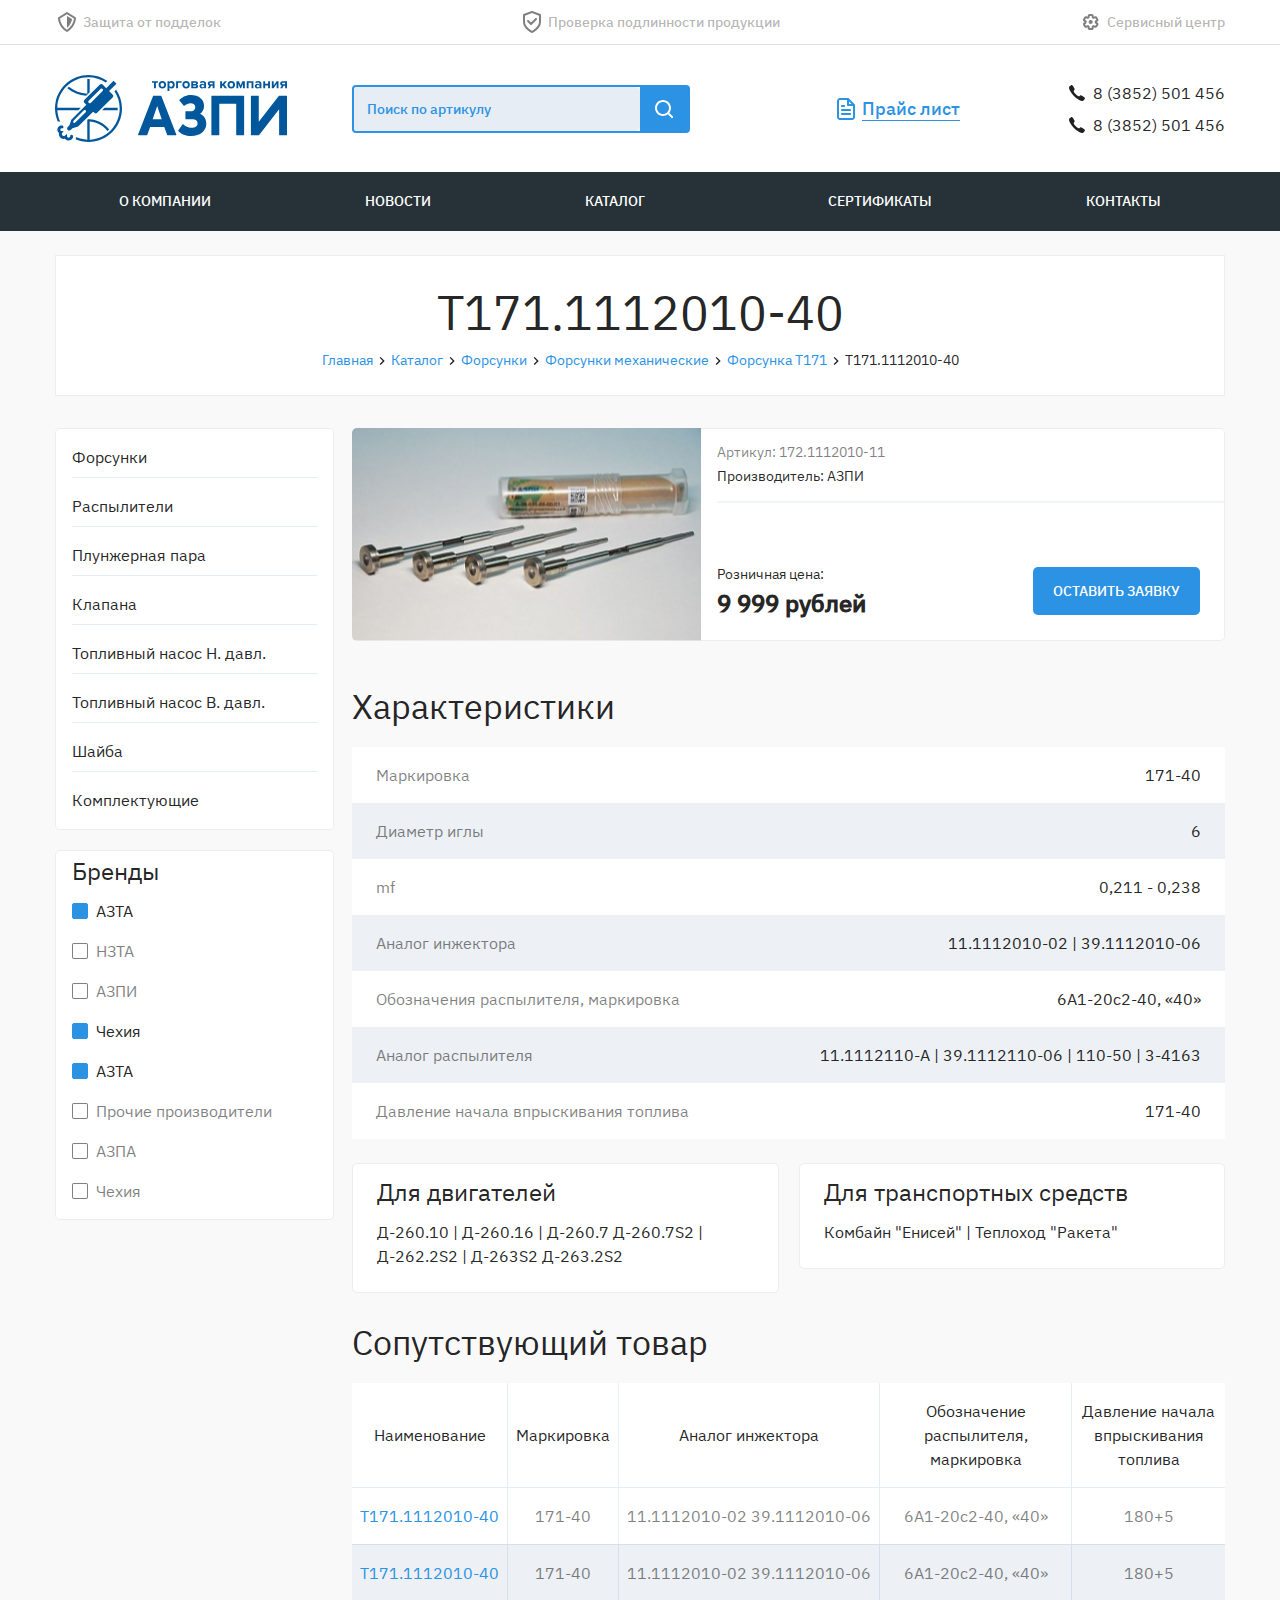
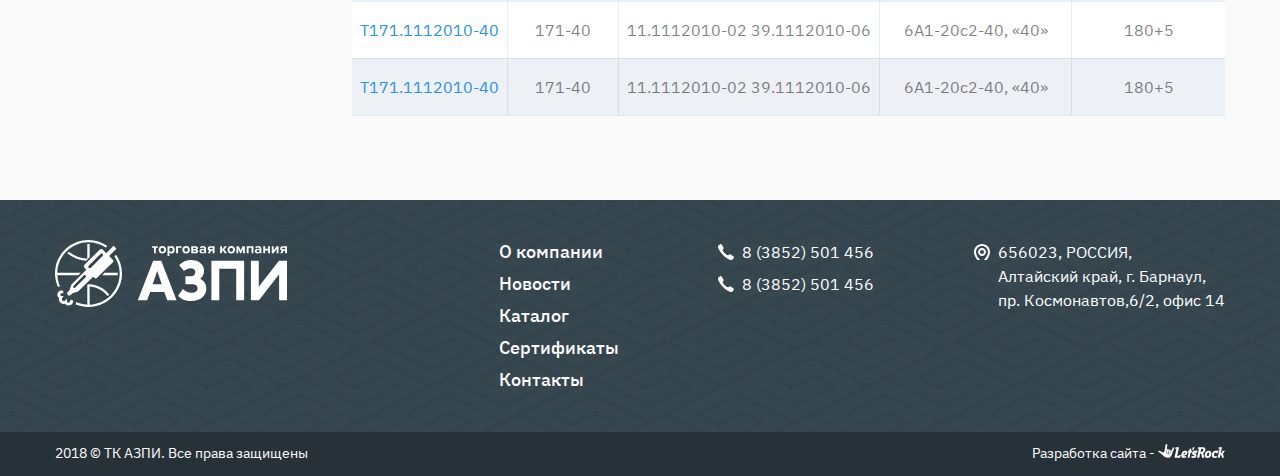
==== catalog-item.html @ ea1de6c9 "initial" ====
<!DOCTYPE html>
<html>
  <meta charset="UTF-8"/>
  <title>АЗПИ — Т171.1112010-40</title>
  <link rel="stylesheet" href="css/style.css"/>
  <link rel="icon" type="image/x-icon" href="favicon.ico"/>
  <meta name="viewport" content="width=device-width, initial-scale=1, maximum-scale=1"/>
  <script src="https://api-maps.yandex.ru/2.1/?apikey=ae4a36e8-22c4-46df-9d6a-9f8f0a0177ea&amp;lang=ru_RU" type="text/javascript"></script>
  <body class="page">
    <header class="page__header">
      <div class="header">
        <div class="m-menu-btn"><span></span>
        </div>
        <div class="m-menu-drop">
          <div class="m-menu-drop__main">
            <div class="m-menu-drop__head"><a class="logotype" href="index.html">
              <svg>
                <use xlink:href="img/symbols.svg#svg-logotype"></use>
              </svg></a>
            </div>
            <ul class="m-menu-drop__list">
              <li class="m-menu-drop__item"><a class="m-menu-drop__link" href="#"><span>О компании</span></a>
              </li>
              <li class="m-menu-drop__item"> <a class="m-menu-drop__link" href="#"><span>Новости</span></a>
              </li>
              <li class="m-menu-drop__item"> <a class="m-menu-drop__link" href="#"><span>Каталог</span></a>
              </li>
              <li class="m-menu-drop__item"> <a class="m-menu-drop__link" href="#"><span>Сертификаты</span></a>
              </li>
              <li class="m-menu-drop__item"> <a class="m-menu-drop__link" href="#"><span>Контакты</span></a>
              </li>
              <li class="m-menu-drop__item m-menu-drop__item_white"><a class="link link_ico link_mid link_decor" href="#price"><span class="link__ico">
                <svg width="18" height="22">
                  <use xlink:href="img/symbols.svg#svg-icons-list"></use>
                </svg></span><span class="link__name">Прайс лист</span></a>
              </li>
            </ul>
            <div class="m-menu-drop__phones"><a class="link link_ico link_white link_mid" href="tel:83852501456"><span class="link__ico">
              <svg width="16" height="16">
                <use xlink:href="img/symbols.svg#svg-icons-tel"></use>
              </svg></span><span class="link__name">8 (3852) 501 456</span></a><a class="link link_ico link_white link_mid" href="tel:83852501456"><span class="link__ico">
              <svg width="16" height="16">
                <use xlink:href="img/symbols.svg#svg-icons-tel"></use>
              </svg></span><span class="link__name">8 (3852) 501 456</span></a>
            </div>
          </div>
          <div class="m-menu-drop__bottom"><span class="link link_ico link_white"><span class="link__ico">
            <svg width="18" height="20">
              <use xlink:href="img/symbols.svg#svg-icons-protect"></use>
            </svg></span><span class="link__name">Защита от подделок</span></span><span class="link link_ico link_white"><span class="link__ico">
            <svg width="18" height="22">
              <use xlink:href="img/symbols.svg#svg-icons-genui"></use>
            </svg></span><span class="link__name">Проверка подлинности продукции</span></span><span class="link link_ico link_white"><span class="link__ico">
            <svg width="16" height="16">
              <use xlink:href="img/symbols.svg#svg-icons-service"></use>
            </svg></span><span class="link__name">Сервисный центр</span></span>
          </div>
        </div>
        <div class="header__top">
          <div class="header__container container"><span class="link link_ico link_gray link_nomargin"><span class="link__ico">
            <svg width="18" height="20">
              <use xlink:href="img/symbols.svg#svg-icons-protect"></use>
            </svg></span><span class="link__name">Защита от подделок</span></span><span class="link link_ico link_gray link_nomargin"><span class="link__ico">
            <svg width="18" height="22">
              <use xlink:href="img/symbols.svg#svg-icons-genui"></use>
            </svg></span><span class="link__name">Проверка подлинности продукции</span></span><span class="link link_ico link_gray link_nomargin"><span class="link__ico">
            <svg width="16" height="16">
              <use xlink:href="img/symbols.svg#svg-icons-service"></use>
            </svg></span><span class="link__name">Сервисный центр</span></span>
          </div>
        </div>
        <div class="header__main">
          <div class="header__container container">
            <div class="header__block">
              <div class="header__logotype"><a class="logotype" href="index.html">
                <svg>
                  <use xlink:href="img/symbols.svg#svg-logotype"></use>
                </svg></a>
              </div>
            </div>
            <div class="header__block">
              <div class="header__search">
                <label class="search"><span class="search__field"><input class="search__field-input" placeholder="Поиск по артикулу" type="search"/></span>
                  <button class="search__btn">
                    <svg width="18" height="18">
                      <use xlink:href="img/symbols.svg#svg-icons-search"></use>
                    </svg>
                  </button>
                </label>
              </div>
            </div>
            <div class="header__block"><a class="link link_ico link_big link_decor" href="#price"><span class="link__ico">
              <svg width="18" height="22">
                <use xlink:href="img/symbols.svg#svg-icons-list"></use>
              </svg></span><span class="link__name">Прайс лист</span></a>
            </div>
            <div class="header__block">
              <div class="header__phones"><a class="link link_ico link_black link_mid" href="tel:83852501456"><span class="link__ico">
                <svg width="16" height="16">
                  <use xlink:href="img/symbols.svg#svg-icons-tel"></use>
                </svg></span><span class="link__name">8 (3852) 501 456</span></a><a class="link link_ico link_black link_mid" href="tel:83852501456"><span class="link__ico">
                <svg width="16" height="16">
                  <use xlink:href="img/symbols.svg#svg-icons-tel"></use>
                </svg></span><span class="link__name">8 (3852) 501 456</span></a>
              </div>
            </div>
          </div>
        </div>
      </div>
      <nav class="nav">
        <div class="nav__container container">
          <ul class="nav__list">
            <li class="nav__item"><a class="nav__link" href="#"> <span>О компании</span></a>
            </li>
            <li class="nav__item"><a class="nav__link" href="#"> <span>Новости</span></a>
            </li>
            <li class="nav__item"><a class="nav__link nav__link_drop" href="#"> <span>Каталог</span></a>
              <ul class="nav__drop drop">
                <li class="drop__item"><a class="drop__link" href="#"> <span>Форсунки</span></a>
                </li>
                <li class="drop__item"><a class="drop__link" href="#"> <span>Распылители</span></a>
                </li>
                <li class="drop__item"><a class="drop__link" href="#"> <span>Плунжерная пара</span></a>
                </li>
                <li class="drop__item"><a class="drop__link" href="#"> <span>Клапана</span></a>
                </li>
                <li class="drop__item"><a class="drop__link" href="#"> <span>Топливный насос низкого давления</span></a>
                </li>
                <li class="drop__item"><a class="drop__link" href="#"> <span>Топливный насос высокого давления</span></a>
                </li>
                <li class="drop__item"><a class="drop__link" href="#"> <span>Шайба</span></a>
                </li>
                <li class="drop__item"><a class="drop__link" href="#"> <span>Комплектующие</span></a>
                </li>
              </ul>
            </li>
            <li class="nav__item"><a class="nav__link" href="#"> <span>Сертификаты</span></a>
            </li>
            <li class="nav__item"><a class="nav__link" href="#"> <span>Контакты      </span></a>
            </li>
          </ul>
        </div>
      </nav>
    </header>
    <div class="page__container container">
      <div class="page__title"><span class="title title_big">Т171.1112010-40</span>
        <ul class="breadcrumbs">
          <li class="breadcrumbs__item"><a href="index.html">Главная</a>
          </li>
          <li class="breadcrumbs__item"><a href="#0">Каталог</a>
          </li>
          <li class="breadcrumbs__item"><a href="#1">Форсунки</a>
          </li>
          <li class="breadcrumbs__item"><a href="#2">Форсунки механические</a>
          </li>
          <li class="breadcrumbs__item"><a href="#3">Форсунка Т171</a>
          </li>
          <li class="breadcrumbs__item"><a href="#4">Т171.1112010-40</a>
          </li>
        </ul>
      </div>
      <div class="page__content">
        <aside class="page__side">
          <div class="side">
            <ul class="c-list">
              <li class="c-list__item"><span class="c-list__item-name">Форсунки</span><span class="c-list__item-more"></span>
                <ul class="c-list__more">
                  <li class="c-list__item"><a class="c-list__item-name" href="#">Инжекторы Common Rail</a>
                  </li>
                  <li class="c-list__item"><a class="c-list__item-name" href="#">Форсунки механические</a><span class="c-list__item-more"></span>
                    <ul class="c-list__more c-list__more_last">
                      <li class="c-list__item"><a class="c-list__item-name" href="#">Форсунка 171</a>
                      </li>
                      <li class="c-list__item"><a class="c-list__item-name" href="#">Форсунка 171</a>
                      </li>
                      <li class="c-list__item"><a class="c-list__item-name" href="#">Форсунка 171</a>
                      </li>
                      <li class="c-list__item"><a class="c-list__item-name" href="#">Форсунка 171s</a>
                      </li>
                    </ul>
                  </li>
                </ul>
              </li>
              <li class="c-list__item"><a class="c-list__item-name" href="#">Распылители</a>
              </li>
              <li class="c-list__item"><a class="c-list__item-name" href="#">Плунжерная пара</a>
              </li>
              <li class="c-list__item"><a class="c-list__item-name" href="#">Клапана</a>
              </li>
              <li class="c-list__item"><a class="c-list__item-name" href="#">Топливный насос Н. давл.</a>
              </li>
              <li class="c-list__item"><a class="c-list__item-name" href="#">Топливный насос В. давл.</a>
              </li>
              <li class="c-list__item"><a class="c-list__item-name" href="#">Шайба</a>
              </li>
              <li class="c-list__item"><a class="c-list__item-name" href="#">Комплектующие</a>
              </li>
            </ul>
            <div class="side__filter">
              <button class="side__filter-btn">
                <svg>
                  <use xlink:href="img/symbols.svg#svg-icons-filter"></use>
                </svg>
              </button>
              <div class="side__block"><span class="caption">Бренды</span>
                <label class="checkbox">
                  <input type="checkbox" checked="checked"/>
                  <div class="checkbox__content">
                    <div class="checkbox__box">
                    </div>
                    <p class="checkbox__name">АЗТА
                    </p>
                  </div>
                </label>
                <label class="checkbox">
                  <input type="checkbox"/>
                  <div class="checkbox__content">
                    <div class="checkbox__box">
                    </div>
                    <p class="checkbox__name">НЗТА
                    </p>
                  </div>
                </label>
                <label class="checkbox">
                  <input type="checkbox"/>
                  <div class="checkbox__content">
                    <div class="checkbox__box">
                    </div>
                    <p class="checkbox__name">АЗПИ
                    </p>
                  </div>
                </label>
                <label class="checkbox">
                  <input type="checkbox" checked="checked"/>
                  <div class="checkbox__content">
                    <div class="checkbox__box">
                    </div>
                    <p class="checkbox__name">Чехия
                    </p>
                  </div>
                </label>
                <label class="checkbox">
                  <input type="checkbox" checked="checked"/>
                  <div class="checkbox__content">
                    <div class="checkbox__box">
                    </div>
                    <p class="checkbox__name">АЗТА
                    </p>
                  </div>
                </label>
                <label class="checkbox">
                  <input type="checkbox"/>
                  <div class="checkbox__content">
                    <div class="checkbox__box">
                    </div>
                    <p class="checkbox__name">Прочие производители
                    </p>
                  </div>
                </label>
                <label class="checkbox">
                  <input type="checkbox"/>
                  <div class="checkbox__content">
                    <div class="checkbox__box">
                    </div>
                    <p class="checkbox__name">АЗПА
                    </p>
                  </div>
                </label>
                <label class="checkbox">
                  <input type="checkbox"/>
                  <div class="checkbox__content">
                    <div class="checkbox__box">
                    </div>
                    <p class="checkbox__name">Чехия
                    </p>
                  </div>
                </label>
              </div>
            </div>
          </div>
        </aside>
        <main class="page__main" role="main">
          <div class="item">
            <div class="item__image"><img src="pictures/item1.jpg"/>
            </div>
            <div class="item__info">
              <div class="item__info-head"><span class="item__article">Артикул: 172.1112010-11</span><span>Производитель: АЗПИ</span>
              </div>
              <div class="item__info-main">
                <div class="item__price"><span>Розничная цена:</span><span><strong>9 999 рублей</strong></span>
                </div>
                <button class="btn" data-featherlight="#modal-order"><span>Оставить заявку</span>
                </button>
              </div>
            </div>
          </div><span class="title">Характеристики</span>
          <table class="table table_specifications">
            <tbody>
              <tr>
                <td>Маркировка
                </td>
                <td>171-40
                </td>
              </tr>
              <tr>
                <td>Диаметр иглы
                </td>
                <td>6
                </td>
              </tr>
              <tr>
                <td>mf
                </td>
                <td>0,211 - 0,238
                </td>
              </tr>
              <tr>
                <td>Аналог инжектора
                </td>
                <td>11.1112010-02  |  39.1112010-06
                </td>
              </tr>
              <tr>
                <td>Обозначения распылителя, маркировка
                </td>
                <td>6А1-20с2-40, «40»
                </td>
              </tr>
              <tr>
                <td>Аналог распылителя
                </td>
                <td>11.1112110-А  |  39.1112110-06  |  110-50  |  3-4163
                </td>
              </tr>
              <tr>
                <td>Давление начала впрыскивания топлива
                </td>
                <td>171-40
                </td>
              </tr>
            </tbody>
          </table>
          <div class="page__line page__line_jus page__line_align">
            <div class="block block_half"><span class="caption">Для двигателей</span>
              <div class="block__content">
                <p>Д-260.10  |  Д-260.16  |  Д-260.7     Д-260.7S2  |  Д-262.2S2  |  Д-263S2     Д-263.2S2</p>
              </div>
            </div>
            <div class="block block_half"><span class="caption">Для транспортных средств</span>
              <div class="block__content">
                <p>Комбайн "Енисей"  |  Теплоход "Ракета"</p>
              </div>
            </div>
          </div><span class="title">Сопутствующий товар</span>
          <table class="table table_items">
            <thead>
              <tr>
                <th>Наименование
                </th>
                <th>Маркировка
                </th>
                <th>Аналог инжектора
                </th>
                <th>Обозначение распылителя, маркировка
                </th>
                <th>Давление начала впрыскивания<br>топлива
                </th>
              </tr>
            </thead>
            <tbody>
              <tr>
                <td><a href="#">Т171.1112010-40</a>
                </td>
                <td>171-40
                </td>
                <td>11.1112010-02 39.1112010-06
                </td>
                <td>6А1-20с2-40, «40»
                </td>
                <td>180+5
                </td>
              </tr>
              <tr>
                <td><a href="#">Т171.1112010-40</a>
                </td>
                <td>171-40
                </td>
                <td>11.1112010-02 39.1112010-06
                </td>
                <td>6А1-20с2-40, «40»
                </td>
                <td>180+5
                </td>
              </tr>
              <tr>
                <td><a href="#">Т171.1112010-40</a>
                </td>
                <td>171-40
                </td>
                <td>11.1112010-02 39.1112010-06
                </td>
                <td>6А1-20с2-40, «40»
                </td>
                <td>180+5
                </td>
              </tr>
              <tr>
                <td><a href="#">Т171.1112010-40</a>
                </td>
                <td>171-40
                </td>
                <td>11.1112010-02 39.1112010-06
                </td>
                <td>6А1-20с2-40, «40»
                </td>
                <td>180+5
                </td>
              </tr>
            </tbody>
          </table>
        </main>
      </div>
    </div>
    <footer class="page__footer">
      <footer class="footer">
        <div class="footer__main">
          <div class="footer__container container">
            <div class="footer__block"><a class="logotype logotype_white logotype_big" href="index.html">
              <svg>
                <use xlink:href="img/symbols.svg#svg-logotype"></use>
              </svg></a>
            </div>
            <div class="footer__block">
              <div class="footer__links"><a class="link link_white link_big" href="#"><span class="link__name">О компании</span></a><a class="link link_white link_big" href="#"><span class="link__name">Новости</span></a><a class="link link_white link_big" href="#"><span class="link__name">Каталог</span></a><a class="link link_white link_big" href="#"><span class="link__name">Сертификаты</span></a><a class="link link_white link_big" href="#"><span class="link__name">Контакты</span></a>
              </div>
            </div>
            <div class="footer__block">
              <div class="footer__phones"><a class="link link_ico link_white link_mid" href="tel:83852501456"><span class="link__ico">
                <svg width="16" height="16">
                  <use xlink:href="img/symbols.svg#svg-icons-tel"></use>
                </svg></span><span class="link__name">8 (3852) 501 456</span></a><a class="link link_ico link_white link_mid" href="tel:83852501456"><span class="link__ico">
                <svg width="16" height="16">
                  <use xlink:href="img/symbols.svg#svg-icons-tel"></use>
                </svg></span><span class="link__name">8 (3852) 501 456</span></a>
              </div>
            </div>
            <div class="footer__block"><span class="link link_ico link_white link_mid"><span class="link__ico">
              <svg width="16" height="16">
                <use xlink:href="img/symbols.svg#svg-icons-map"></use>
              </svg></span><span class="link__name">656023, РОССИЯ,<br>Алтайский край, г. Барнаул,<br>пр. Космонавтов,6/2, офис 14</span></span>
            </div>
          </div>
        </div>
        <div class="footer__bot">
          <div class="footer__container container"><span>2018 © ТК АЗПИ. Все права защищены</span><span>Разработка сайта -<a class="dev" href="https://letsrock.pro/" target="_blank">
                <svg width="67" height="14">
                  <use xlink:href="img/symbols.svg#svg-letsrock"></use>
                </svg></a></span>
          </div>
        </div>
      </footer>
      <script src="js/libs.js"></script>
      <script src="js/script.js"></script>
      <script src="js/maps.js"></script>
      <div class="modal" id="modal-order">
        <div class="modal__head"><span class="title">Оставьте заявку</span>
          <p class="modal__text">Наши специалисты свяжутся с вами
          </p>
        </div>
        <div class="modal__content"> 
          <form class="form">
            <div class="form__line">
              <label class="field">
                <div class="field__input"><input type="text" placeholder="Ваше Имя"/>
                </div>
              </label>
            </div>
            <div class="form__line form__line_contacts">
              <label class="field field_good">
                <div class="field__input"><input type="email" placeholder="E-mail"/>
                </div>
              </label>
              <label class="field field_bad">
                <div class="field__input"><input type="tel" placeholder="+7 (___) ___ __ __"/>
                </div>
              </label>
            </div>
            <div class="form__submit"><input class="btn" type="submit"/>
            </div>
          </form>
        </div>
      </div>
    </footer>
  </body>
</html>
---- css/style.css ----
.kpi-counter{position:fixed;z-index:999;right:0;top:0;background:#42b983;color:#fff;font-weight:700;padding:2px 6px;font-size:12px}.kpi-counter_alert{-webkit-animation:a 3s linear infinite;animation:a 3s linear infinite}@-webkit-keyframes a{50%{color:#f66}}@keyframes a{50%{color:#f66}}
/*! normalize.css v3.0.1 | MIT License | git.io/normalize */html{font-family:sans-serif;-ms-text-size-adjust:100%;-webkit-text-size-adjust:100%}body{margin:0}article,aside,details,figcaption,figure,footer,header,hgroup,main,nav,section,summary{display:block}audio,canvas,progress,video{display:inline-block;vertical-align:baseline}audio:not([controls]){display:none;height:0}[hidden],template{display:none}a{background:transparent}a:active,a:hover{outline:0}abbr[title]{border-bottom:1px dotted}b,strong{font-weight:700}dfn{font-style:italic}h1{font-size:2em;margin:.67em 0}mark{background:#ff0;color:#000}small{font-size:80%}sub,sup{font-size:75%;line-height:0;position:relative;vertical-align:baseline}sup{top:-.5em}sub{bottom:-.25em}img{border:0}svg:not(:root){overflow:hidden}figure{margin:1em 40px}hr{box-sizing:content-box;height:0}pre{overflow:auto}code,kbd,pre,samp{font-family:monospace,monospace;font-size:1em}button,input,optgroup,select,textarea{color:inherit;font:inherit;margin:0}button{overflow:visible}button,select{text-transform:none}button,html input[type=button]{-webkit-appearance:button;cursor:pointer}button[disabled],html input[disabled]{cursor:default}button input::-moz-focus-inner{border:0;padding:0}input{line-height:normal}input[type=reset],input[type=submit]{-webkit-appearance:button;cursor:pointer}input[type=checkbox],input[type=radio]{box-sizing:border-box;padding:0}input[type=number]::-webkit-inner-spin-button,input[type=number]::-webkit-outer-spin-button{height:auto}input[type=search]{-webkit-appearance:textfield;box-sizing:content-box}input[type=search]::-webkit-search-cancel-button,input[type=search]::-webkit-search-decoration{-webkit-appearance:none}fieldset{border:1px solid silver;margin:0 2px;padding:.35em .625em .75em}legend{border:0;padding:0}textarea{overflow:auto}optgroup{font-weight:700}table{border-collapse:collapse;border-spacing:0}td,th{padding:0}@font-face{font-family:IBM Plex Sans;src:url(../fonts/IBMPlexSans.eot);src:url(../fonts/IBMPlexSans.eot?#iefix) format("embedded-opentype"),url(../fonts/IBMPlexSans.woff2) format("woff2"),url(../fonts/IBMPlexSans.woff) format("woff"),url(../fonts/IBMPlexSans.ttf) format("truetype"),url(../fonts/IBMPlexSans.svg#IBMPlexSans) format("svg");font-weight:400;font-style:normal}@font-face{font-family:IBM Plex Sans;src:url(../fonts/IBMPlexSans-Medium.eot);src:url(../fonts/IBMPlexSans-Medium.eot?#iefix) format("embedded-opentype"),url(../fonts/IBMPlexSans-Medium.woff2) format("woff2"),url(../fonts/IBMPlexSans-Medium.woff) format("woff"),url(../fonts/IBMPlexSans-Medium.ttf) format("truetype"),url(../fonts/IBMPlexSans-Medium.svg#IBMPlexSans-Medium) format("svg");font-weight:500;font-style:normal}.footer{color:#fff;background:#37474f url(../img/pattern_footer.jpg)}.footer__container{display:-webkit-box;display:-ms-flexbox;display:flex;-webkit-box-pack:justify;-ms-flex-pack:justify;justify-content:space-between}.footer__main{padding:40px 0}.footer__bot{padding:12px 0;background:#263238;font-size:14px;font-weight:400;line-height:1.428}.footer__links,.footer__phones{display:-webkit-box;display:-ms-flexbox;display:flex;-webkit-box-orient:vertical;-webkit-box-direction:normal;-ms-flex-direction:column;flex-direction:column}.dev{color:currentColor;text-decoration:none}.dev svg{fill:currentColor;transition:all .2s}.dev svg:hover{fill:#2b92e4}.header{background:#fff;transition:all .5s}.header__container{display:-webkit-box;display:-ms-flexbox;display:flex;-webkit-box-pack:justify;-ms-flex-pack:justify;justify-content:space-between}.header__top{padding:10px 0;border-bottom:1px solid #e0e0e0;transition:all .5s}.header__main{padding:30px 0}.header__block{-webkit-box-align:start;-ms-flex-align:start;align-items:flex-start;-webkit-box-align:center;-ms-flex-align:center;align-items:center}.header__block,.header__phones{display:-webkit-box;display:-ms-flexbox;display:flex}.header__phones{-webkit-box-orient:vertical;-webkit-box-direction:normal;-ms-flex-direction:column;flex-direction:column}.header__search{margin-left:-40px;max-width:100%}.header__logotype{color:#01579b}.slogan{max-width:194px;font-size:13px}.slogan__text{margin:0}.cart{top:-20px;display:-webkit-box;display:-ms-flexbox;display:flex;-webkit-box-align:center;-ms-flex-align:center;align-items:center;padding:23px 12px;border:2px solid hsla(0,0%,100%,.2);border-top:none}.cart,.cart__ico{position:relative}.cart__ico{width:28px;height:28px;border-radius:4px;background:#01579b;margin:0 16px 0 0}.cart__ico svg{position:absolute;left:50%;top:50%;-webkit-transform:translate(-50%,-50%);transform:translate(-50%,-50%);fill:#fff;max-width:80%;max-height:80%}.cart__text p{margin:0}.link{position:relative;display:inline-block;padding-left:28px;font-size:14px;font-weight:400;line-height:1.428;min-height:24px;line-height:24px;color:#2b92e4;text-decoration:none;margin:0 0 8px;transition:all .2s}.link__ico{position:absolute;left:0;top:0;width:24px;height:24px}.link__ico svg{position:absolute;left:50%;top:50%;-webkit-transform:translate(-50%,-50%);transform:translate(-50%,-50%);max-width:100%;max-height:100%;fill:currentColor}.link:last-of-type{margin:0}.link[href]:hover{color:#2b92e4}.link_nomargin{margin:0}.link_gray{color:rgba(0,0,0,.3);font-weight:500}.link_gray .link__ico svg{fill:rgba(0,0,0,.5)}.link_black{color:rgba(0,0,0,.87)}.link_white{color:#fff}.link_mid{font-size:16px;line-height:1.5}.link_big{font-size:18px;font-weight:500}.link_decor .link__name{border-bottom:1px solid currentColor}.link_wide{width:100%}.link_flex{-webkit-box-pack:justify;-ms-flex-pack:justify;justify-content:space-between}.link_flex,.logotype{display:-webkit-box;display:-ms-flexbox;display:flex}.logotype{-webkit-box-align:center;-ms-flex-align:center;align-items:center;text-decoration:none;color:currentColor;width:232px;height:67px}.logotype svg{max-width:100%;max-height:100%;fill:currentColor}.logotype_big{width:320px;height:93px}.logotype_white svg{fill:#fff}.title{display:block;margin:0 0 24px;font-size:34px;font-weight:400;line-height:1;color:rgba(0,0,0,.87)}.title_index{margin:0 0 42px;text-align:center}.title_big{margin:0 0 7px;padding:8px 0;font-size:48px}.caption,.title_big{font-weight:400;line-height:1}.caption{display:block;font-size:24px;margin:0 0 8px}.btn{display:inline-block;height:48px;white-space:nowrap;line-height:48px;padding:0 20px;border:none;border-radius:5px;background:#2b92e4;color:#fff;font-size:14px;font-weight:500;text-transform:uppercase;text-decoration:none;transition:all .2s}.btn:focus,.btn:hover{background:#01579b;outline:none}.btn__ico{left:8px;width:24px;height:24px;-webkit-transform:translateY(-50%);transform:translateY(-50%)}.btn__ico,.btn__ico svg{position:absolute;top:50%}.btn__ico svg{left:50%;-webkit-transform:translate(-50%,-50%);transform:translate(-50%,-50%);max-width:100%;max-height:100%;fill:currentColor;-webkit-transform-origin:left top;transform-origin:left top}.btn_ico{position:relative;padding:0 16px 0 40px}.btn_small{height:32px;line-height:32px;padding:0 6px}.btn_cobalt{background:#f2994a}.btn_black{background:rgba(0,0,0,.5);border-radius:5px}.btn_white{background:#fff;color:#2b92e4}.btn_disable{background:transparent;color:rgba(0,0,0,.3);pointer-events:none}.tab{margin:0 10px;pointer-events:auto}.tab:focus,.tab:hover{outline:none;background:none;color:#2b92e4}.tab:first-child{margin-left:0}.tab:last-child{margin-right:0}.tab_active{color:#2b92e4;pointer-events:none}.tab_active,.tab_active:focus{background:rgba(13,84,151,.05)}.block{padding:16px 24px;background:#fff;border:1px solid #ededed;border-radius:5px;margin:0 0 8px;-webkit-box-align:start;-ms-flex-align:start;align-items:flex-start}.block__content:not(:first-child){margin-top:16px}.block__content p{margin:0 0 8px}.block .link{margin:4px 0 8px}.block .link:last-child{margin-bottom:8px}.block_blue{background:rgba(13,84,151,.05);border-color:rgba(13,84,151,.05)}.block_half{width:calc(50% - 10px)}.block_content{padding:0;overflow:hidden;font-size:0}.block_content img{display:block;margin:0 auto}.zoom{position:absolute;z-index:9;left:0;top:0;width:100%;height:100%;background:hsla(0,0%,100%,.7);border:none;max-width:100%;max-height:100%;opacity:0;transition:all .333s}.zoom:focus,.zoom:hover{opacity:1;outline:none}.zoom__ico{position:absolute;left:50%;top:50%;-webkit-transform:translate(-50%,-50%);transform:translate(-50%,-50%);width:72px;height:72px}.zoom__ico img,.zoom__ico svg{max-width:100%;max-height:100%;fill:rgba(0,0,0,.87)}.nav{background:#263238;transition:all .5s}.nav__list{display:-webkit-box;display:-ms-flexbox;display:flex;-webkit-box-pack:justify;-ms-flex-pack:justify;justify-content:space-between;margin:0;padding:0;list-style:none;padding:8px 0}.nav__item{position:relative}.nav__item:hover .nav__drop{opacity:1;visibility:visible;pointer-events:auto;-webkit-transform:translateX(-50%) translateY(16px);transform:translateX(-50%) translateY(16px)}.nav__item:hover .nav__link{background:hsla(0,0%,100%,.2)}.nav__link{display:block;-webkit-box-flex:1;-ms-flex:1 1 auto;flex:1 1 auto;color:#fff;font-size:14px;text-decoration:none;padding:11px 5vw;border-radius:5px;transition:all .2s;white-space:nowrap;text-transform:uppercase;font-weight:500}.nav__link span{position:relative;display:block}.nav__link_drop span{padding-right:29px}.nav__link_drop span:after{position:absolute;right:0;top:50%;-webkit-transform:translateY(-50%);transform:translateY(-50%);content:"";width:24px;height:24px;background-image:url('data:image/svg+xml;utf8,<svg width="8" height="5" viewBox="0 0 8 5" fill="none" xmlns="http://www.w3.org/2000/svg"><path d="M1.41421 0C0.523309 0 0.077142 1.07714 0.707107 1.70711L3.29289 4.29289C3.68342 4.68342 4.31658 4.68342 4.70711 4.29289L7.2929 1.70711C7.92286 1.07714 7.47669 0 6.58579 0H1.41421Z" fill="#FFFFFF"/></svg>');background-position:50%;background-repeat:no-repeat}.nav__drop{position:absolute;z-index:9;left:50%;top:100%;opacity:0;pointer-events:none;visibility:hidden;-webkit-transform:translateX(-50%) translateY(0);transform:translateX(-50%) translateY(0);-webkit-transform-origin:top;transform-origin:top}.nav__drop:before{position:absolute;top:-16px;left:50%;-webkit-transform:translateX(-50%);transform:translateX(-50%);height:16px;width:100%;content:"";background:transparent}.drop{background:#fff;padding:8px;margin:0;list-style:none;border-radius:10px;width:397px;font-size:14px;font-weight:400;line-height:1.428;box-shadow:0 9px 12px rgba(0,0,0,.14),0 3px 16px rgba(0,0,0,.12),0 5px 6px rgba(0,0,0,.2);transition:all .2s}.drop__link{display:block;padding:11px 16px;color:rgba(0,0,0,.87);text-decoration:none;border-radius:5px;transition:all .15s}.drop__link:hover{color:#fff;background:#2b92e4}.slider__top{position:relative;padding:20px 145px 20px 24px;border:1px solid #ededed;background:#fff;margin:0 0 15px;min-height:70px;color:#01579b;font-size:24px;font-weight:400;line-height:1}.slider__message{margin:0}.slider__list{margin:0;padding:0;list-style:none}.slider__more{position:absolute;right:24px;top:20px}.slider .owl-dots{position:absolute;z-index:9;left:50%;bottom:16px;-webkit-transform:translateX(-50%);transform:translateX(-50%);text-align:center;font-size:0}.slider .owl-dot{position:relative;display:inline-block;width:16px;height:16px;background:hsla(0,0%,100%,.3)!important;border-radius:50%;margin:0 4px;transition:all .2s}.slider .owl-dot:focus{outline:none}.slider .owl-dot:before{background:#fff;border-radius:inherit;transition:all .4s}.slider .owl-dot:after,.slider .owl-dot:before{position:absolute;left:50%;top:50%;-webkit-transform:translate(-50%,-50%);transform:translate(-50%,-50%);content:"";width:8px;height:8px}.slider .owl-dot:after{border:1px solid #fff;border-radius:inherit;transition:all .4s .2s}.slider .owl-dot.active{pointer-events:none;margin:0 6px}.slider .owl-dot.active:before{width:16px;height:16px}.slider .owl-dot.active:after{width:20px;height:20px}.slider_index{margin:20px 0 70px}.slide{position:relative;z-index:1;display:-webkit-box;display:-ms-flexbox;display:flex;-webkit-box-pack:center;-ms-flex-pack:center;justify-content:center;-webkit-box-align:center;-ms-flex-align:center;align-items:center;width:100%;overflow:hidden;border-radius:5px;font-size:0}.slide__link{position:absolute;left:0;top:0;right:0;bottom:0;z-index:3}.testing{background:url(../img/testing-bg.jpg) no-repeat;background-position:bottom;min-height:340px;padding-top:140px;padding-bottom:70px;text-align:center;display:-webkit-box;display:-ms-flexbox;display:flex;-webkit-box-align:end;-ms-flex-align:end;align-items:flex-end}.testing__text{font-size:20px;font-weight:500;margin:0 0 45px}.n-block{position:relative;z-index:1;display:-webkit-inline-box;display:-ms-inline-flexbox;display:inline-flex;-webkit-box-align:end;-ms-flex-align:end;align-items:flex-end;height:300px;border-radius:5px;overflow:hidden;color:#fff;margin:0 9px 24px;text-decoration:none}.n-block:hover .n-block__read{background:#01579b}.n-block:before{position:absolute;left:0;top:0;right:0;bottom:0;content:"";background:linear-gradient(180deg,transparent,rgba(0,0,0,.5));pointer-events:none}.n-block__img{position:absolute;z-index:-1;left:50%;top:0;-webkit-transform:translateX(-50%);transform:translateX(-50%);min-height:100%}.n-block__info{position:relative;padding:16px 24px}.n-block__title{display:block;margin:0 0 16px;font-size:20px;font-weight:500;line-height:1.2}.n-block__read{position:absolute;right:24px;bottom:8px}.n-block__date{font-size:14px;font-weight:400;line-height:1.14;color:hsla(0,0%,100%,.8)}.c-block{position:relative;z-index:1;display:-webkit-inline-box;display:-ms-inline-flexbox;display:inline-flex;-webkit-box-align:end;-ms-flex-align:end;align-items:flex-end;height:218px;border-radius:5px;overflow:hidden;margin:0 9px 24px;text-decoration:none;color:rgba(0,0,0,.87);border:1px solid #ededed}.c-block:hover .c-block__more{opacity:1}.c-block:hover .c-block__img img{opacity:.7}.c-block__action{display:block;white-space:nowrap;text-align:center;padding:0 16px;height:32px;color:#01579b;font-size:12px;line-height:1.333;text-transform:uppercase;font-weight:700;line-height:32px}.c-block__action,.c-block__img{position:absolute;top:0;left:0;width:100%}.c-block__img{z-index:-1;height:calc(100% - 76px);overflow:hidden}.c-block__img img{position:absolute;left:50%;top:50%;-webkit-transform:translate(-50%,-50%) translateZ(0);transform:translate(-50%,-50%) translateZ(0);min-width:100%;opacity:1;transition:all .2s}.c-block__title{position:relative;z-index:3;display:-webkit-box;display:-ms-flexbox;display:flex;width:100%;height:76px;-webkit-box-pack:center;-ms-flex-pack:center;justify-content:center;-webkit-box-align:center;-ms-flex-align:center;align-items:center;padding:8px 16px;font-size:20px;font-weight:500;line-height:1.2;background:#fff;text-align:center}.c-block__more{position:absolute;z-index:9;left:50%;top:50%;-webkit-transform:translate(-50%,-50%);transform:translate(-50%,-50%);pointer-events:none;opacity:0}.c-block_item{height:250px;background:#fff}.c-block_item .c-block__img{top:32px;height:calc(100% - 108px)}.side__block{background:#fff;border-radius:5px;border:1px solid #ededed;margin:0 0 20px;padding:8px 16px}.side__block:first-child{margin-top:0}.side .caption:last-child{margin:0}.side__filter{margin:20px 0;transition:all .4s}.side__filter-btn{display:none;position:absolute;z-index:999;right:-31px;top:0;width:32px;height:32px;padding:0;background:#fff;border-radius:0 5px 5px 0;border:1px solid #ededed;border-left:none;transition:all .4s}.side__filter-btn:after,.side__filter-btn:before{position:absolute;left:50%;top:50%;width:75%;height:2px;background:currentColor;content:"";border-radius:1px;transition:all .4s;opacity:0}.side__filter-btn:before{-webkit-transform:translate(-50%,-50%) rotate(-45deg);transform:translate(-50%,-50%) rotate(-45deg)}.side__filter-btn:after{-webkit-transform:translate(-50%,-50%) rotate(45deg);transform:translate(-50%,-50%) rotate(45deg)}.side__filter-btn svg{position:absolute;left:50%;top:50%;-webkit-transform:translate(-50%,-50%);transform:translate(-50%,-50%);fill:rgba(0,0,0,.87);max-width:100%;max-height:100%;transition:all .2s;width:17px;height:17px}.side__filter-btn:focus svg,.side__filter-btn:hover svg{fill:#2b92e4}.side__filter-btn:focus{outline:none}.c-list{margin:0;padding:0;list-style:none;border:1px solid #ededed;border-radius:5px;overflow:hidden}.c-list__item{position:relative;padding:8px 16px 0;background:#fff;transition:all .2s}.c-list__item:last-child{padding-bottom:8px}.c-list__item:last-child>.c-list__item-name{border-color:transparent}.c-list__item-more{position:absolute;z-index:3;right:16px;top:16px;content:"";background-image:url('data:image/svg+xml;utf8,<svg width="8" height="5" viewBox="0 0 8 5" fill="none" xmlns="http://www.w3.org/2000/svg"><path d="M1.41421 0C0.523309 0 0.077142 1.07714 0.707107 1.70711L3.29289 4.29289C3.68342 4.68342 4.31658 4.68342 4.70711 4.29289L7.2929 1.70711C7.92286 1.07714 7.47669 0 6.58579 0H1.41421Z" fill="#2B92E4"/></svg>');background-repeat:no-repeat;background-position:50%;width:24px;height:24px;transition:all .3s;-webkit-transform-origin:center;transform-origin:center;cursor:pointer}.c-list__item_more{position:relative}.c-list__item_more:after{position:absolute;right:16px;top:16px;content:"";background-image:url('data:image/svg+xml;utf8,<svg width="8" height="5" viewBox="0 0 8 5" fill="none" xmlns="http://www.w3.org/2000/svg"><path d="M1.41421 0C0.523309 0 0.077142 1.07714 0.707107 1.70711L3.29289 4.29289C3.68342 4.68342 4.31658 4.68342 4.70711 4.29289L7.2929 1.70711C7.92286 1.07714 7.47669 0 6.58579 0H1.41421Z" fill="#2B92E4"/></svg>');background-repeat:no-repeat;background-position:50%;width:24px;height:24px;pointer-events:none;transition:all .3s;-webkit-transform-origin:center;transform-origin:center}.c-list__item_open{background:rgba(13,84,151,.05)}.c-list__item_open:after,.c-list__item_open>.c-list__item-more{-webkit-transform:rotate(180deg);transform:rotate(180deg)}.c-list__item_open>.c-list__item-name{border-color:rgba(1,87,155,.1)!important;color:#2b92e4}.c-list__item_open>.c-list__more{-webkit-transform:scaleY(1);transform:scaleY(1);visibility:visible;position:relative;transition:all .2s}.c-list__item-name{display:block;width:100%;padding:8px 0;border-bottom:1px solid rgba(1,87,155,.1);text-decoration:none;color:currentColor;cursor:pointer;transition:all .2s}.c-list__item-name:hover{color:#2b92e4}.c-list__more{-webkit-transform:scaleY(0);transform:scaleY(0);-webkit-transform-origin:top;transform-origin:top;visibility:hidden;position:absolute;margin:0;padding:0;list-style:none;font-size:14px;font-weight:400;line-height:1.428}.c-list__more .c-list__item{background:none}.c-list__more .c-list__item_more .c-list__item-more,.c-list__more .c-list__item_more:after{top:13px}.c-list__more_last .c-list__item-name{border:none}.item{display:-webkit-box;display:-ms-flexbox;display:flex;width:100%;height:213px;border-radius:5px;overflow:hidden;margin:0 0 48px}.item__image{position:relative;width:40%;overflow:hidden}.item__image:last-child{border-radius:5px}.item__image img{position:absolute;left:50%;top:50%;-webkit-transform:translate(-50%,-50%);transform:translate(-50%,-50%);min-width:100%}.item__info{display:-webkit-box;display:-ms-flexbox;display:flex;-webkit-box-pack:justify;-ms-flex-pack:justify;justify-content:space-between;-webkit-box-orient:vertical;-webkit-box-direction:normal;-ms-flex-direction:column;flex-direction:column;width:60%;background:#fff;border:1px solid #ededed;border-left:none;border-radius:0 5px 5px 0;padding-left:16px;font-size:14px;font-weight:400;line-height:1.14}.item__info-head{padding:16px 0;border-bottom:2px solid #f2f5f8}.item__info-main{padding:16px 24px 24px 0;display:-webkit-box;display:-ms-flexbox;display:flex;-webkit-box-pack:justify;-ms-flex-pack:justify;justify-content:space-between}.item__price span{display:block;margin:0 0 8px}.item__price span:last-child{margin:0}.item__price span strong{font-size:24px;line-height:1}.item__article{display:block;margin:0 0 8px;color:rgba(0,0,0,.5)}.checkbox{display:block;padding:8px 0;cursor:pointer}.checkbox:hover .checkbox__name{color:#2b92e4!important}.checkbox:hover .checkbox__box{border-color:#2b92e4}.checkbox input{display:none}.checkbox input:checked+.checkbox__content .checkbox__box{border-color:#2b92e4;background-color:#2b92e4;background-image:url('data:image/svg+xml;utf8,<svg width="13" height="9" viewBox="0 0 13 9" fill="none" xmlns="http://www.w3.org/2000/svg"><path d="M1.05755 3.5L4.92598 7L11.5576 1" stroke="#FFFFFF" stroke-width="2" stroke-linecap="round"/></svg>');background-repeat:no-repeat;background-position:50%}.checkbox input:checked+.checkbox__content .checkbox__name{color:rgba(0,0,0,.87)}.checkbox__content{position:relative;padding-left:24px}.checkbox__box{position:absolute;left:0;top:4px;width:16px;height:16px;border-radius:2px;background:#fff;border:1px solid rgba(0,0,0,.5);transition:border .2s}.checkbox__name{color:rgba(0,0,0,.5);margin:0;transition:all .2s}.select,.select.nice-select{width:223px;max-width:100%}.select.nice-select:focus,.select:focus{border-color:#2b92e4}.select.nice-select .option.focus,.select.nice-select .option.selected.focus,.select.nice-select .option:hover,.select .option.focus,.select .option.selected.focus,.select .option:hover{background:rgba(13,84,151,.05)}.select .list,.select.nice-select .list{width:100%}.select.nice-select .selected.disabled,.select .selected.disabled{display:none}.field{display:block;width:378px;max-width:100%;margin:0;font-size:14px;font-weight:500;line-height:1.714}.field__input{display:block;height:48px}.field__input input{padding:0 16px;height:100%;width:100%;box-sizing:border-box;border:1px solid rgba(1,87,155,.1);background:#fff;border-radius:5px;color:rgba(0,0,0,.87);transition:all .2s}.field__input input:focus{outline:none;border-color:#01579b}.field__input input::-webkit-input-placeholder{color:rgba(0,0,0,.5)}.field__input input:-ms-input-placeholder,.field__input input::-ms-input-placeholder{color:rgba(0,0,0,.5)}.field__input input::placeholder{color:rgba(0,0,0,.5)}.field_good input{border-color:#27ae60}.field_bad input{border-color:#eb5757}.form__line{display:block;margin:0 0 10px}.form__line_contacts{display:-webkit-box;display:-ms-flexbox;display:flex;-webkit-box-pack:justify;-ms-flex-pack:justify;justify-content:space-between}.form__line_contacts .field:first-child{width:calc(57% - 5px)}.form__line_contacts .field:last-child{width:calc(43% - 5px)}.form__submit{margin:30px 0 0;text-align:center}.filter{position:relative;padding:16px 140px 16px 24px;background:rgba(1,87,155,.1);border-radius:5px;min-height:80px;margin:0 0 24px}.filter__content{display:-webkit-box;display:-ms-flexbox;display:flex;-webkit-box-align:center;-ms-flex-align:center;align-items:center;-webkit-box-pack:justify;-ms-flex-pack:justify;justify-content:space-between;-ms-flex-wrap:wrap;flex-wrap:wrap;min-height:48px}.filter__content>.select{max-width:32%}.filter__submit{position:absolute;right:24px;top:24px}.table{width:100%;font-size:16px;line-height:1.5;font-weight:400;text-align:center}.table thead{color:rgba(0,0,0,.87);background:#fff}.table thead th{font-size:inherit;font-weight:inherit}.table tbody{color:rgba(0,0,0,.5)}.table tbody tr{border-bottom:1px solid rgba(1,87,155,.1)}.table tbody tr:first-child{border-top:1px solid rgba(1,87,155,.1)}.table tbody tr:nth-child(odd){background:#fff}.table tbody tr:nth-child(2n){background:rgba(13,84,151,.05)}.table td,.table th{padding:16px 8px;border-right:1px solid rgba(1,87,155,.1)}.table td:last-child,.table th:last-child{border:none}.table a{text-decoration:none;color:#2b92e4;transition:all .2s}.table a:hover{color:#01579b}.table_items td{white-space:nowrap}.table_specifications tbody td:nth-child(1n),.table_specifications tbody tr:nth-child(1n){border:none}.table_specifications tbody td{padding:16px 24px}.table_specifications tbody td:first-child{text-align:left}.table_specifications tbody td:last-child{text-align:right;color:rgba(0,0,0,.87)}.breadcrumbs{margin:0;padding:0;list-style:none;font-size:0;text-align:center}.breadcrumbs__item{position:relative;display:inline-block;vertical-align:top;font-size:14px;font-weight:400;line-height:1.428;margin:0 9px}.breadcrumbs__item:after{position:absolute;right:-17px;top:1px;width:16px;height:16px;content:"";background:url(../img/arrow_bread.svg) no-repeat 50%}.breadcrumbs__item:first-child{margin-left:0}.breadcrumbs__item:last-child{margin-right:0}.breadcrumbs__item:last-child:after{display:none}.breadcrumbs__item a{position:relative;display:block;text-decoration:none;color:#2b92e4}.breadcrumbs__item a:after{position:absolute;bottom:0;width:105%;height:1px;left:50%;-webkit-transform:translateX(-50%);transform:translateX(-50%);content:"";background:currentColor;opacity:0;transition:all .25s}.breadcrumbs__item a:hover:after{opacity:1}.breadcrumbs__item:last-child a{color:currentColor;pointer-events:none}.search{display:-webkit-box;display:-ms-flexbox;display:flex;-webkit-box-pack:justify;-ms-flex-pack:justify;justify-content:space-between;height:48px;border-radius:4px;border:2px solid #2b92e4;width:378px;max-width:100%;font-size:14px;line-height:1.714}.search,.search__field{background:rgba(13,84,151,.05);font-weight:500}.search__field{display:block;width:calc(100% - 48px);padding:0 13px;border-radius:5px}.search__field-input{display:block;padding:0;width:100%;height:100%;border:none;background:none}.search__field-input::-webkit-input-placeholder{color:#2b92e4}.search__field-input:-ms-input-placeholder,.search__field-input::-ms-input-placeholder{color:#2b92e4}.search__field-input::placeholder{color:#2b92e4}.search__field-input:focus{outline:none}.search__btn{position:relative;width:48px;height:100%;background:#2b92e4;border:none;transition:all .2s}.search__btn:hover{background:#01579b}.search__btn svg{position:absolute;left:50%;top:50%;-webkit-transform:translate(-50%,-50%);transform:translate(-50%,-50%);max-width:80%;max-height:80%;fill:#fff}.map{position:relative;width:100%;height:640px;background:rgba(0,0,0,.02)}.map__yandex{width:100%;height:100%}.map__content{position:absolute;z-index:3;top:20px;left:20px;width:322px;max-width:100%;height:calc(100% - 40px)}.map__content .search__field,.map__info{background:#fff}.map__info{margin:10px 0 0;width:100%;height:calc(100% - 60px);border-radius:5px;overflow:hidden;border:1px solid #ededed}.map__info .simplebar-track.horizontal{display:none}.map__items{margin:0;padding:0;list-style:none;overflow:hidden;border-radius:5px}.map__item{padding:14px 20px;border-bottom:1px solid #ededed;cursor:pointer;transition:all .2s}.map__item:hover{background:#2b92e4}.map__item:hover *{color:#fff}.map__item:last-child{border:none}.map__item p{margin:0}.map__item strong{display:block;font-size:14px;font-weight:500;line-height:1.714}.map__item span{font-size:14px;font-weight:400;line-height:1.428;color:rgba(0,0,0,.3)}.map_contacts{height:400px}.section{padding:50px 0 100px}.section:last-of-type{padding-bottom:50px;margin-bottom:100px}.section__list{font-size:0;margin:0 0 20px}.section__tabs{text-align:center;margin-bottom:48px}.section_white{background:#fff}.certificate{position:relative;font-size:0;text-align:center}.certificate img{max-width:100%}.modal{display:none;padding:8px 24px 16px}.modal__head{padding:0 16px 30px;text-align:center}.modal__head .title{margin:0 0 8px}.modal__text{margin:0;font-size:16px;font-weight:400;line-height:1.5}
/*!
 * 
 *         SimpleBar.js - v2.6.1
 *         Scrollbars, simpler.
 *         https://grsmto.github.io/simplebar/
 *         
 *         Made by Adrien Grsmto from a fork by Jonathan Nicol
 *         Under MIT License
 *       
 */[data-simplebar]{position:relative;z-index:0;overflow:hidden!important;max-height:inherit;-webkit-overflow-scrolling:touch}[data-simplebar=init]{display:-webkit-box;display:-ms-flexbox;display:flex}.simplebar-scroll-content{overflow-x:hidden!important;overflow-y:scroll;min-width:100%!important;max-height:inherit!important}.simplebar-content{overflow-y:hidden!important;overflow-x:scroll;box-sizing:border-box!important;min-height:100%!important}.simplebar-track{z-index:1;position:absolute;right:0;bottom:0;width:11px}.simplebar-scrollbar{position:absolute;right:2px;width:7px;min-height:10px}.simplebar-scrollbar:before{position:absolute;content:"";background:#000;border-radius:7px;left:0;right:0;opacity:0;transition:opacity .2s linear}.simplebar-track .simplebar-scrollbar.visible:before,.simplebar-track:hover .simplebar-scrollbar:before{opacity:.5;transition:opacity 0 linear}.simplebar-track.vertical{top:0}.simplebar-track.vertical .simplebar-scrollbar:before{top:2px;bottom:2px}.simplebar-track.horizontal{left:0;width:auto;height:11px}.simplebar-track.horizontal .simplebar-scrollbar:before{height:100%;left:2px;right:2px}.horizontal.simplebar-track .simplebar-scrollbar{right:auto;top:2px;height:7px;min-height:0;min-width:10px;width:auto}.nice-select{-webkit-tap-highlight-color:transparent;background-color:#fff;border-radius:5px;border:1px solid #e8e8e8;box-sizing:border-box;clear:both;cursor:pointer;display:block;float:left;font-family:inherit;font-size:14px;font-weight:400;height:42px;line-height:40px;outline:none;padding-left:18px;padding-right:30px;position:relative;text-align:left!important;transition:all .2s ease-in-out;-webkit-user-select:none;-moz-user-select:none;-ms-user-select:none;user-select:none;white-space:nowrap;width:auto}.nice-select:hover{border-color:#dbdbdb}.nice-select.open,.nice-select:active,.nice-select:focus{border-color:#999}.nice-select:after{border-bottom:2px solid #999;border-right:2px solid #999;content:"";display:block;height:5px;margin-top:-4px;pointer-events:none;position:absolute;right:12px;top:50%;-webkit-transform-origin:66% 66%;transform-origin:66% 66%;-webkit-transform:rotate(45deg);transform:rotate(45deg);transition:all .15s ease-in-out;width:5px}.nice-select.open:after{-webkit-transform:rotate(-135deg);transform:rotate(-135deg)}.nice-select.open .list{opacity:1;pointer-events:auto;-webkit-transform:scale(1) translateY(0);transform:scale(1) translateY(0)}.nice-select.disabled{border-color:#ededed;color:#999;pointer-events:none}.nice-select.disabled:after{border-color:#ccc}.nice-select.wide{width:100%}.nice-select.wide .list{left:0!important;right:0!important}.nice-select.right{float:right}.nice-select.right .list{left:auto;right:0}.nice-select.small{font-size:12px;height:36px;line-height:34px}.nice-select.small:after{height:4px;width:4px}.nice-select.small .option{line-height:34px;min-height:34px}.nice-select .list{background-color:#fff;border-radius:5px;box-shadow:0 0 0 1px rgba(68,68,68,.11);box-sizing:border-box;margin-top:4px;opacity:0;overflow:hidden;padding:0;pointer-events:none;position:absolute;top:100%;left:0;-webkit-transform-origin:50% 0;transform-origin:50% 0;-webkit-transform:scale(.75) translateY(-21px);transform:scale(.75) translateY(-21px);transition:all .2s cubic-bezier(.5,0,0,1.25),opacity .15s ease-out;z-index:9}.nice-select .list:hover .option:not(:hover){background-color:transparent!important}.nice-select .option{cursor:pointer;font-weight:400;line-height:40px;list-style:none;min-height:40px;outline:none;padding-left:18px;padding-right:29px;text-align:left;transition:all .2s}.nice-select .option.focus,.nice-select .option.selected.focus,.nice-select .option:hover{background-color:#f6f6f6}.nice-select .option.selected{font-weight:700}.nice-select .option.disabled{background-color:transparent;color:#999;cursor:default}.no-csspointerevents .nice-select .list{display:none}.no-csspointerevents .nice-select.open .list{display:block}.owl-carousel,.owl-carousel .owl-item{-webkit-tap-highlight-color:transparent;position:relative}.owl-carousel{display:none;width:100%;z-index:1}.owl-carousel .owl-stage{position:relative;-ms-touch-action:pan-Y;touch-action:manipulation;-moz-backface-visibility:hidden}.owl-carousel .owl-stage:after{content:".";display:block;clear:both;visibility:hidden;line-height:0;height:0}.owl-carousel .owl-stage-outer{position:relative;overflow:hidden;-webkit-transform:translateZ(0)}.owl-carousel .owl-item,.owl-carousel .owl-wrapper{-webkit-backface-visibility:hidden;-moz-backface-visibility:hidden;-ms-backface-visibility:hidden;-webkit-transform:translateZ(0);-moz-transform:translateZ(0);-ms-transform:translateZ(0)}.owl-carousel .owl-item{min-height:1px;float:left;-webkit-backface-visibility:hidden;-webkit-touch-callout:none}.owl-carousel .owl-item img{display:block;width:100%}.owl-carousel .owl-dots.disabled,.owl-carousel .owl-nav.disabled{display:none}.no-js .owl-carousel,.owl-carousel.owl-loaded{display:block}.owl-carousel .owl-dot,.owl-carousel .owl-nav .owl-next,.owl-carousel .owl-nav .owl-prev{cursor:pointer;-webkit-user-select:none;-moz-user-select:none;-ms-user-select:none;user-select:none}.owl-carousel .owl-nav button.owl-next,.owl-carousel .owl-nav button.owl-prev,.owl-carousel button.owl-dot{background:0 0;color:inherit;border:none;padding:0!important;font:inherit}.owl-carousel.owl-loading{opacity:0;display:block}.owl-carousel.owl-hidden{opacity:0}.owl-carousel.owl-refresh .owl-item{visibility:hidden}.owl-carousel.owl-drag .owl-item{-ms-touch-action:pan-y;touch-action:pan-y;-webkit-user-select:none;-moz-user-select:none;-ms-user-select:none;user-select:none}.owl-carousel.owl-grab{cursor:move;cursor:-webkit-grab;cursor:grab}.owl-carousel.owl-rtl{direction:rtl}.owl-carousel.owl-rtl .owl-item{float:right}.owl-carousel .animated{-webkit-animation-duration:1s;animation-duration:1s;-webkit-animation-fill-mode:both;animation-fill-mode:both}.owl-carousel .owl-animated-in{z-index:0}.owl-carousel .owl-animated-out{z-index:1}.owl-carousel .fadeOut{-webkit-animation-name:b;animation-name:b}@-webkit-keyframes b{0%{opacity:1}to{opacity:0}}@keyframes b{0%{opacity:1}to{opacity:0}}.owl-height{transition:height .5s ease-in-out}.owl-carousel .owl-item .owl-lazy{opacity:0;transition:opacity .4s ease}.owl-carousel .owl-item .owl-lazy:not([src]),.owl-carousel .owl-item .owl-lazy[src^=""]{max-height:0}.owl-carousel .owl-item img.owl-lazy{-webkit-transform-style:preserve-3d;transform-style:preserve-3d}.owl-carousel .owl-video-wrapper{position:relative;height:100%;background:#000}.owl-carousel .owl-video-play-icon{position:absolute;height:80px;width:80px;left:50%;top:50%;margin-left:-40px;margin-top:-40px;background:url(owl.video.play.png) no-repeat;cursor:pointer;z-index:1;-webkit-backface-visibility:hidden;transition:-webkit-transform .1s ease;transition:transform .1s ease;transition:transform .1s ease,-webkit-transform .1s ease}.owl-carousel .owl-video-play-icon:hover{-webkit-transform:scale(1.3);transform:scale(1.3)}.owl-carousel .owl-video-playing .owl-video-play-icon,.owl-carousel .owl-video-playing .owl-video-tn{display:none}.owl-carousel .owl-video-tn{opacity:0;height:100%;background-position:50%;background-repeat:no-repeat;background-size:contain;transition:opacity .4s ease}.owl-carousel .owl-video-frame{position:relative;z-index:1;height:100%;width:100%}html.with-featherlight{overflow:hidden}.featherlight{display:none;position:fixed;top:0;right:0;bottom:0;left:0;z-index:2147483647;text-align:center;white-space:nowrap;cursor:pointer;background:#333;background:transparent}.featherlight:last-of-type{background:rgba(0,0,0,.8)}.featherlight:before{content:"";display:inline-block;height:100%;vertical-align:middle}.featherlight .featherlight-content{position:relative;text-align:left;vertical-align:middle;display:inline-block;overflow:auto;padding:25px 25px 0;border-bottom:25px solid transparent;margin-left:5%;margin-right:5%;max-height:95%;background:#fff;cursor:auto;white-space:normal}.featherlight .featherlight-inner{display:block}.featherlight link.featherlight-inner,.featherlight script.featherlight-inner,.featherlight style.featherlight-inner{display:none}.featherlight .featherlight-close-icon{position:absolute;z-index:9999;top:0;right:0;line-height:25px;width:25px;cursor:pointer;text-align:center;font-family:Arial,sans-serif;background:#fff;background:hsla(0,0%,100%,.3);color:#000;border:0;padding:0}.featherlight .featherlight-close-icon::-moz-focus-inner{border:0;padding:0}.featherlight .featherlight-image{width:100%}.featherlight-iframe .featherlight-content{border-bottom:0;padding:0;-webkit-overflow-scrolling:touch}.featherlight iframe{border:0}.featherlight *{box-sizing:border-box}@media only screen and (max-width:1024px){.featherlight .featherlight-content{margin-left:0;margin-right:0;max-height:98%;padding:10px 10px 0;border-bottom:10px solid transparent}}@media print{html.with-featherlight>*>:not(.featherlight){display:none}}body,html{width:100%;min-height:100%}.page{position:relative;z-index:1;font-family:IBM Plex Sans,sans-serif;font-size:16px;line-height:1.5;font-weight:400;-webkit-font-smoothing:antialiased;text-rendering:optimizeLegibility;-moz-osx-font-smoothing:grayscale;-moz-font-feature-settings:"liga","kern";background:#f9f9f9;color:rgba(0,0,0,.87);min-width:320px;height:100vh}.page *{box-sizing:border-box!important}.page__container{padding-bottom:76px}.page__title{padding:24px;margin:24px 0;background:#fff;border:1px solid #ededed;text-align:center}.page__content{display:-webkit-box;display:-ms-flexbox;display:flex;-webkit-box-pack:justify;-ms-flex-pack:justify;justify-content:space-between;padding:8px 0}.page__side{width:279px}.page__main{width:calc(100% - 279px);padding-left:18px}.page__line{display:-webkit-box;display:-ms-flexbox;display:flex;-ms-flex-wrap:wrap;flex-wrap:wrap;margin:24px 0}.page__line_align{-webkit-box-align:start;-ms-flex-align:start;align-items:flex-start}.page__line_jus{-webkit-box-pack:justify;-ms-flex-pack:justify;justify-content:space-between}.freezee,.freezee body{overflow:hidden}.freezee body{position:relative}.container{width:1202px;margin:0 auto;max-width:100%;padding-left:16px;padding-right:16px}.container_flex{display:-webkit-box;display:-ms-flexbox;display:flex}input[type=number]::-webkit-inner-spin-button,input[type=number]::-webkit-outer-spin-button{-webkit-appearance:none;margin:0}input[type=number]{-moz-appearance:textfield}[data-tabs-content]:not([data-simplebar])>*,[data-tabs-content][data-simplebar] .simplebar-content>*{display:none}.items{display:-webkit-box;display:-ms-flexbox;display:flex;-ms-flex-wrap:wrap;flex-wrap:wrap;margin:0 0 16px}.items>*{transition:all .4s}.items_25>*{width:calc(25% - 12px);margin:0 8px 24px}.items_25>:first-child,.items_25>:nth-child(4n+5){margin-left:0}.items_25>:nth-child(4n){margin-right:0}.items_33>*{width:calc(33.333% - 12px);margin:0 9px 24px}.items_33>:first-child,.items_33>:nth-child(3n+4){margin-left:0}.items_33>:nth-child(3n){margin-right:0}.show{display:block!important}.more{text-align:center}.article__head{font-size:0;border-radius:5px;margin:0 0 24px;overflow:hidden}.article__head img{display:block;margin:0 auto}.article__content{margin:0 0 32px}.article__content p{margin:0 0 24px}.article__back{padding:24px 0;text-align:center}.featherlight .featherlight-content{border-radius:5px;box-shadow:0 12px 17px rgba(0,0,0,.14),0 5px 22px rgba(0,0,0,.12),0 7px 8px rgba(0,0,0,.2)}.featherlight:last-of-type{background:rgba(13,84,151,.05)}.m-menu-btn{display:none;position:absolute;z-index:9;left:16px;top:50%;-webkit-transform:translateY(-50%);transform:translateY(-50%);font-size:0;width:24px;height:24px;padding:0}.m-menu-btn span{display:block;top:50%;-webkit-transform:translate(-50%,-50%);transform:translate(-50%,-50%);width:18px;border-radius:1px}.m-menu-btn span,.m-menu-btn span:after,.m-menu-btn span:before{position:absolute;left:50%;height:2px;background:#01579b;transition:all .4s}.m-menu-btn span:after,.m-menu-btn span:before{width:100%;-webkit-transform:translateX(-50%);transform:translateX(-50%);content:"";border-radius:inherit}.m-menu-btn span:before{top:-6px}.m-menu-btn span:after{bottom:-6px}.m-menu-btn_close span{background:transparent}.m-menu-btn_close span:after,.m-menu-btn_close span:before{background:#fff}.m-menu-btn_close span:before{top:50%;-webkit-transform:translate(-50%,-50%) rotate(45deg);transform:translate(-50%,-50%) rotate(45deg)}.m-menu-btn_close span:after{bottom:50%;-webkit-transform:translate(-50%,50%) rotate(-45deg);transform:translate(-50%,50%) rotate(-45deg)}.m-menu-drop{position:absolute;z-index:3;left:0;top:0;width:100%;min-height:100vh;display:none;background:#263238;color:#fff;-webkit-box-orient:vertical;-webkit-box-direction:normal;-ms-flex-direction:column;flex-direction:column;-webkit-box-pack:justify;-ms-flex-pack:justify;justify-content:space-between;padding-bottom:16px}.m-menu-drop__head{display:-webkit-box;display:-ms-flexbox;display:flex;-webkit-box-pack:center;-ms-flex-pack:center;justify-content:center;-webkit-box-align:center;-ms-flex-align:center;align-items:center;padding:11px}.m-menu-drop__list{margin:0;padding:0;list-style:none}.m-menu-drop__item{display:block;text-align:center;padding:8px 16px}.m-menu-drop__item_white{background:#fff;margin:16px 0}.m-menu-drop__link{display:block;width:100%;font-weight:500;font-size:18px;text-decoration:none;color:currentColor;transition:all .2s}.m-menu-drop__link:hover{color:#2b92e4}.m-menu-drop__phones{padding:8px 0}.m-menu-drop__bottom,.m-menu-drop__phones{display:-webkit-box;display:-ms-flexbox;display:flex;-webkit-box-orient:vertical;-webkit-box-direction:normal;-ms-flex-direction:column;flex-direction:column;-webkit-box-pack:center;-ms-flex-pack:center;justify-content:center;-webkit-box-align:center;-ms-flex-align:center;align-items:center}.m-menu-drop__bottom{text-align:center}.m-menu-drop__bottom .link{margin:8px 0}.m-menu-drop_show{display:-webkit-box;display:-ms-flexbox;display:flex}.simplebar-scroll-content{box-sizing:content-box!important}.simplebar-track .simplebar-scrollbar.visible:before,.simplebar-track:hover .simplebar-scrollbar:before{opacity:1}.simplebar-scrollbar:before{background:rgba(1,87,155,.1)}.simplebar-track{right:4px}@media (max-width:1200px){.header__search{margin:0}.table_items td{white-space:normal}}@media (max-width:1000px){.m-menu-btn{display:block}.header{position:relative;margin-bottom:100px;box-shadow:1px 0 3px rgba(0,0,0,.2),2px 0 2px #000,0 0 2px rgba(0,0,0,.14)}.header__top{display:none}.header__main{padding:16px 0}.header__main .link_decor{display:none}.header__logotype{position:absolute;left:50%;top:50%;-webkit-transform:translate(-50%,-50%);transform:translate(-50%,-50%)}.header__search{position:absolute;top:100%;left:50%;-webkit-transform:translateX(-50%);transform:translateX(-50%);margin-top:20px;max-width:calc(100% - 32px);width:100%}.header__phones .link{display:none}.header__phones .link:first-child{display:block;font-size:0;margin:0}.search{width:100%}.logotype{width:120px;height:34px}.logotype_big,.nav{display:none}.footer__container{-webkit-box-orient:vertical;-webkit-box-direction:normal;-ms-flex-direction:column;flex-direction:column}.footer__block{margin:0 0 16px}.footer__block:last-child{margin:0}.items{-webkit-box-pack:justify;-ms-flex-pack:justify;justify-content:space-between}.items>*{width:calc(50% - 8px);margin:0 0 16px}.section{padding:25px 0 50px}.page__content{-webkit-box-orient:vertical;-webkit-box-direction:normal;-ms-flex-direction:column;flex-direction:column}.page__main,.page__side{width:100%}.page__main{padding-left:0}.page__side{margin:0 0 20px}.side__block{border:none}.side__filter{position:fixed;z-index:999;left:-240px;top:25%;width:240px;background:#fff;border-radius:5px;border:1px solid #ededed;max-height:80vh}.side__filter_show{left:0;top:50%;-webkit-transform:translateY(-50%);transform:translateY(-50%);border-radius:0 5px 5px 0;box-shadow:0 12px 17px rgba(0,0,0,.14),0 5px 22px rgba(0,0,0,.12),0 7px 8px rgba(0,0,0,.2);overflow-y:scroll}.side__filter_show .side__filter-btn{top:0;right:0;border-radius:0;border:none;background:transparent}.side__filter_show .side__filter-btn svg{opacity:0}.side__filter_show .side__filter-btn:after,.side__filter_show .side__filter-btn:before{opacity:1}.side__filter-btn{display:block}.item{-webkit-box-pack:center;-ms-flex-pack:center;justify-content:center}.table_items{display:block;width:100%}.table_items thead{display:none}.table_items tbody{display:-webkit-box;display:-ms-flexbox;display:flex;-ms-flex-wrap:wrap;flex-wrap:wrap;-webkit-box-pack:justify;-ms-flex-pack:justify;justify-content:space-between}.table_items tbody tr{display:block;width:calc(50% - 10px);margin:0 0 20px}.table_items tbody td{display:block;border:none;border-bottom:1px solid rgba(1,87,155,.1)}.block_half{width:100%}.title{font-size:28px}.title_big{font-size:32px}}@media (max-width:768px){.items>*{width:100%;max-width:560px}.items>:nth-child(1n){margin:0 auto 16px}.slider__top{display:none}.slider__more{top:8px;right:16px}.slide{height:260px}.slide img{min-height:100%;width:auto!important}.testing{background:#e2e9ed;padding:16px 0;min-height:0}.testing__text{margin:0 0 16px}.tab{margin:0}.map{height:auto}.map__content{position:static;margin:0 0 16px;width:100%}.map__items{border:2px solid #2b92e4}.map__yandex{height:360px}.table tbody{display:block}.table tbody tr{width:100%}.table_specifications,.table_specifications tbody,.table_specifications tbody td{display:block;width:100%}.table_specifications tbody td:nth-child(1n){text-align:left}.table_specifications tr{display:block}.filter{padding:16px;text-align:right}.filter__content{-webkit-box-orient:vertical;-webkit-box-direction:normal;-ms-flex-direction:column;flex-direction:column}.filter__content>.select{max-width:100%;width:100%;margin:0 0 10px}.filter__submit{position:static}.item,.link_flex{-webkit-box-orient:vertical;-webkit-box-direction:normal;-ms-flex-direction:column;flex-direction:column}.item{height:auto}.item__image{width:100%;text-align:center;font-size:0;margin-bottom:10px;border-radius:5px}.item__image img{position:static;-webkit-transform:none;transform:none;min-width:0}.item__info{width:100%;border-radius:5px;border:1px solid #ededed}.item__info-main{-webkit-box-orient:vertical;-webkit-box-direction:normal;-ms-flex-direction:column;flex-direction:column}.item__price{margin:0 0 10px}}.animation-ico_spin svg{-webkit-animation:c 2.4s cubic-bezier(.85,-.48,.26,.67) infinite;animation:c 2.4s cubic-bezier(.85,-.48,.26,.67) infinite}@-webkit-keyframes c{0%{-webkit-transform:translate(-50%,-50%);transform:translate(-50%,-50%)}10%{-webkit-transform:rotate(-5deg) translate(-50%,-50%);transform:rotate(-5deg) translate(-50%,-50%)}70%{-webkit-transform:rotate(359deg) translate(-50%,-50%);transform:rotate(359deg) translate(-50%,-50%)}to{-webkit-transform:rotate(1turn) translate(-50%,-50%);transform:rotate(1turn) translate(-50%,-50%)}}@keyframes c{0%{-webkit-transform:translate(-50%,-50%);transform:translate(-50%,-50%)}10%{-webkit-transform:rotate(-5deg) translate(-50%,-50%);transform:rotate(-5deg) translate(-50%,-50%)}70%{-webkit-transform:rotate(359deg) translate(-50%,-50%);transform:rotate(359deg) translate(-50%,-50%)}to{-webkit-transform:rotate(1turn) translate(-50%,-50%);transform:rotate(1turn) translate(-50%,-50%)}}
/*# sourceMappingURL=[data-uri] */
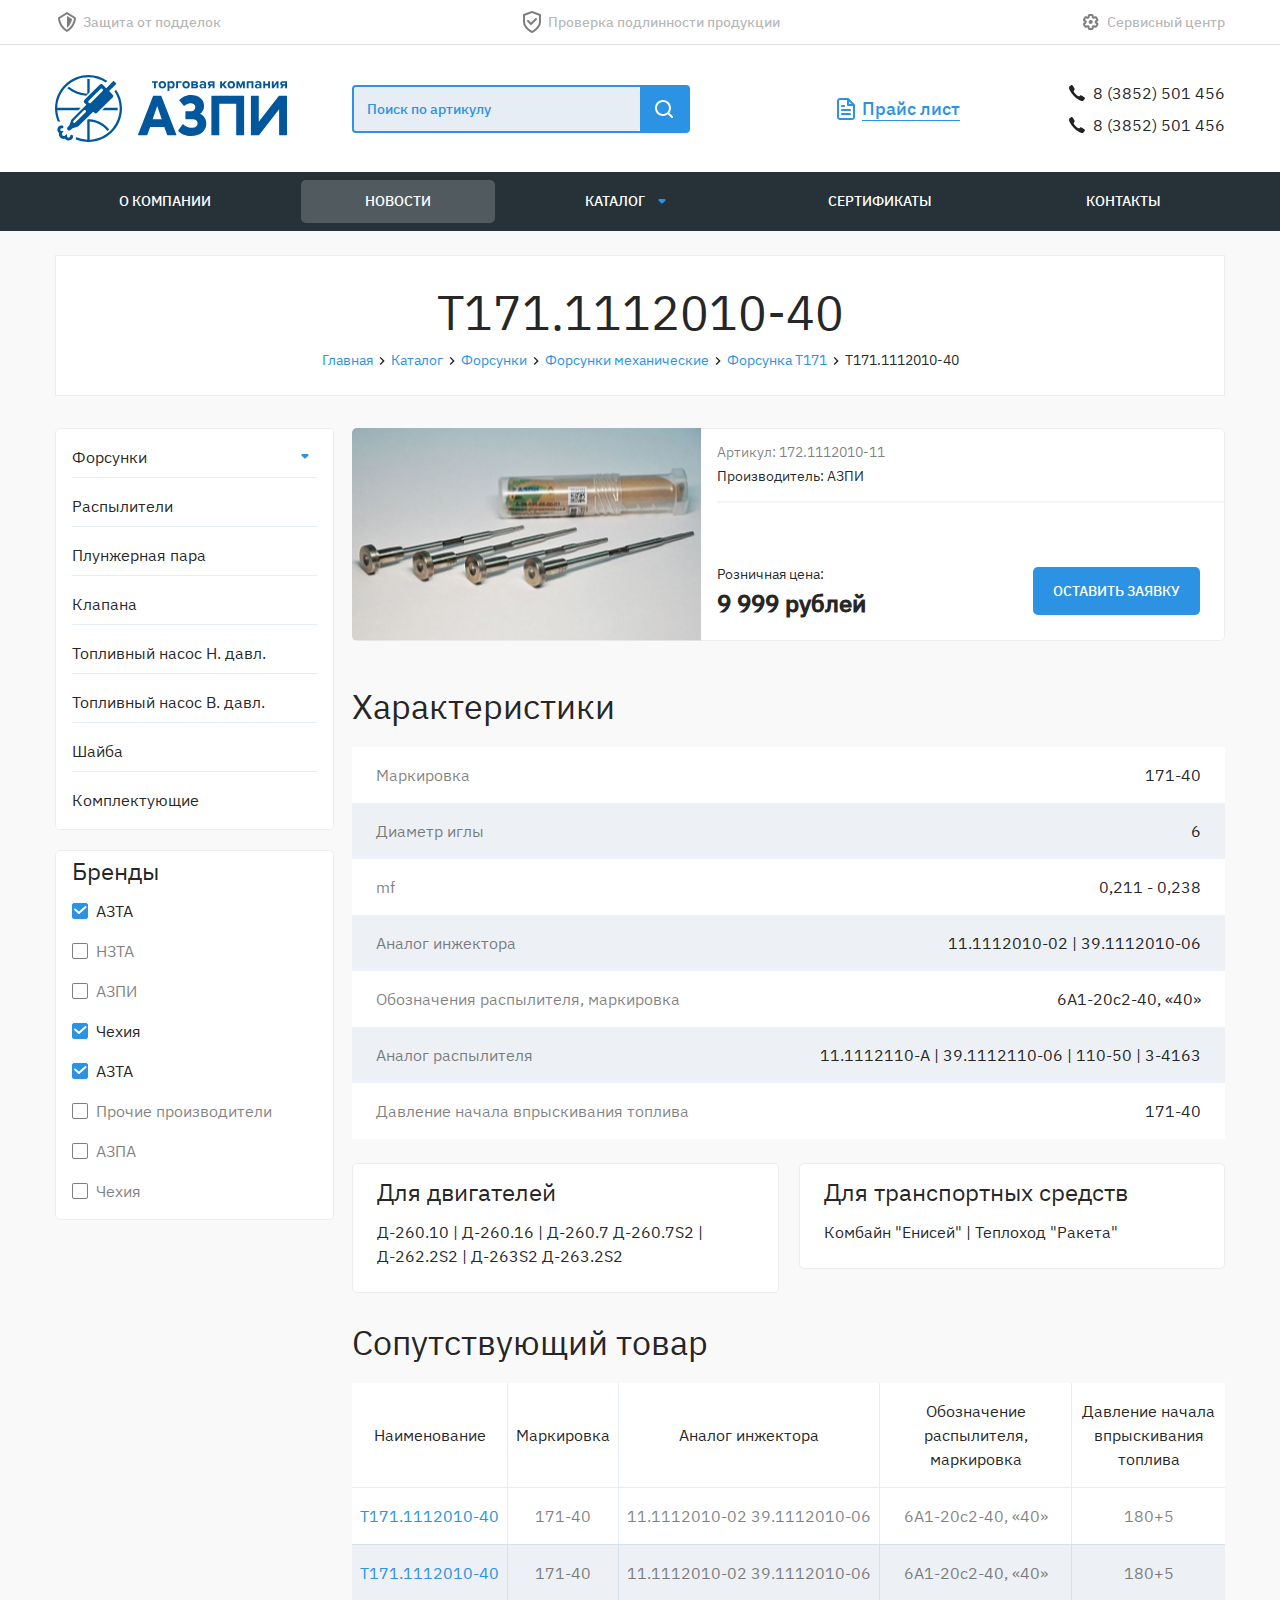
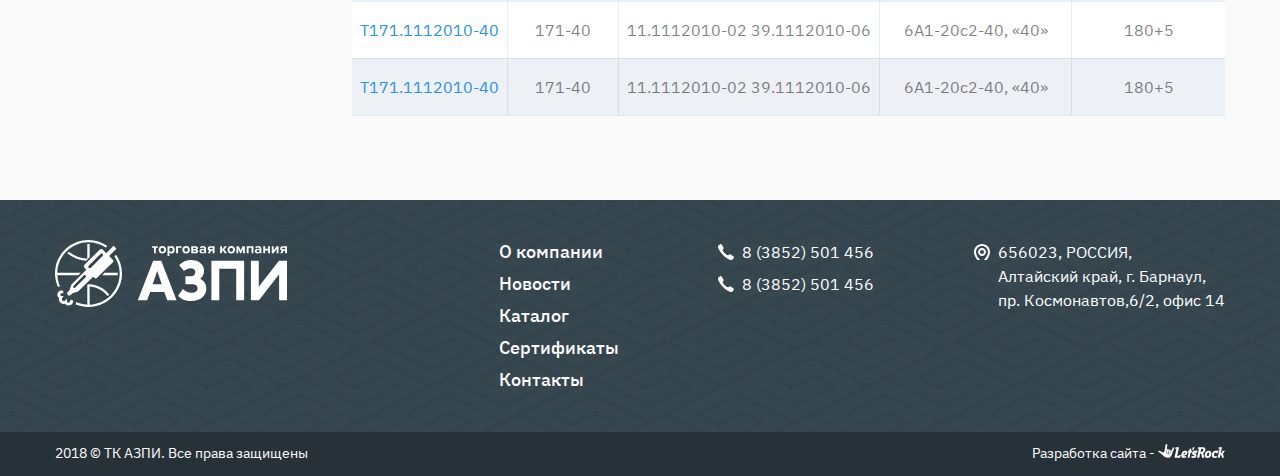
==== commit 487a3fe9: "fixes" ====
--- a/catalog-item.html
+++ b/catalog-item.html
@@ -112,7 +112,7 @@
           <ul class="nav__list">
             <li class="nav__item"><a class="nav__link" href="#"> <span>О компании</span></a>
             </li>
-            <li class="nav__item"><a class="nav__link" href="#"> <span>Новости</span></a>
+            <li class="nav__item"><a class="nav__link nav__link_active" href="#"> <span>Новости</span></a>
             </li>
             <li class="nav__item"><a class="nav__link nav__link_drop" href="#"> <span>Каталог</span></a>
               <ul class="nav__drop drop">
--- a/css/style.css
+++ b/css/style.css
@@ -1,5 +1,5 @@
 .kpi-counter{position:fixed;z-index:999;right:0;top:0;background:#42b983;color:#fff;font-weight:700;padding:2px 6px;font-size:12px}.kpi-counter_alert{-webkit-animation:a 3s linear infinite;animation:a 3s linear infinite}@-webkit-keyframes a{50%{color:#f66}}@keyframes a{50%{color:#f66}}
-/*! normalize.css v3.0.1 | MIT License | git.io/normalize */html{font-family:sans-serif;-ms-text-size-adjust:100%;-webkit-text-size-adjust:100%}body{margin:0}article,aside,details,figcaption,figure,footer,header,hgroup,main,nav,section,summary{display:block}audio,canvas,progress,video{display:inline-block;vertical-align:baseline}audio:not([controls]){display:none;height:0}[hidden],template{display:none}a{background:transparent}a:active,a:hover{outline:0}abbr[title]{border-bottom:1px dotted}b,strong{font-weight:700}dfn{font-style:italic}h1{font-size:2em;margin:.67em 0}mark{background:#ff0;color:#000}small{font-size:80%}sub,sup{font-size:75%;line-height:0;position:relative;vertical-align:baseline}sup{top:-.5em}sub{bottom:-.25em}img{border:0}svg:not(:root){overflow:hidden}figure{margin:1em 40px}hr{box-sizing:content-box;height:0}pre{overflow:auto}code,kbd,pre,samp{font-family:monospace,monospace;font-size:1em}button,input,optgroup,select,textarea{color:inherit;font:inherit;margin:0}button{overflow:visible}button,select{text-transform:none}button,html input[type=button]{-webkit-appearance:button;cursor:pointer}button[disabled],html input[disabled]{cursor:default}button input::-moz-focus-inner{border:0;padding:0}input{line-height:normal}input[type=reset],input[type=submit]{-webkit-appearance:button;cursor:pointer}input[type=checkbox],input[type=radio]{box-sizing:border-box;padding:0}input[type=number]::-webkit-inner-spin-button,input[type=number]::-webkit-outer-spin-button{height:auto}input[type=search]{-webkit-appearance:textfield;box-sizing:content-box}input[type=search]::-webkit-search-cancel-button,input[type=search]::-webkit-search-decoration{-webkit-appearance:none}fieldset{border:1px solid silver;margin:0 2px;padding:.35em .625em .75em}legend{border:0;padding:0}textarea{overflow:auto}optgroup{font-weight:700}table{border-collapse:collapse;border-spacing:0}td,th{padding:0}@font-face{font-family:IBM Plex Sans;src:url(../fonts/IBMPlexSans.eot);src:url(../fonts/IBMPlexSans.eot?#iefix) format("embedded-opentype"),url(../fonts/IBMPlexSans.woff2) format("woff2"),url(../fonts/IBMPlexSans.woff) format("woff"),url(../fonts/IBMPlexSans.ttf) format("truetype"),url(../fonts/IBMPlexSans.svg#IBMPlexSans) format("svg");font-weight:400;font-style:normal}@font-face{font-family:IBM Plex Sans;src:url(../fonts/IBMPlexSans-Medium.eot);src:url(../fonts/IBMPlexSans-Medium.eot?#iefix) format("embedded-opentype"),url(../fonts/IBMPlexSans-Medium.woff2) format("woff2"),url(../fonts/IBMPlexSans-Medium.woff) format("woff"),url(../fonts/IBMPlexSans-Medium.ttf) format("truetype"),url(../fonts/IBMPlexSans-Medium.svg#IBMPlexSans-Medium) format("svg");font-weight:500;font-style:normal}.footer{color:#fff;background:#37474f url(../img/pattern_footer.jpg)}.footer__container{display:-webkit-box;display:-ms-flexbox;display:flex;-webkit-box-pack:justify;-ms-flex-pack:justify;justify-content:space-between}.footer__main{padding:40px 0}.footer__bot{padding:12px 0;background:#263238;font-size:14px;font-weight:400;line-height:1.428}.footer__links,.footer__phones{display:-webkit-box;display:-ms-flexbox;display:flex;-webkit-box-orient:vertical;-webkit-box-direction:normal;-ms-flex-direction:column;flex-direction:column}.dev{color:currentColor;text-decoration:none}.dev svg{fill:currentColor;transition:all .2s}.dev svg:hover{fill:#2b92e4}.header{background:#fff;transition:all .5s}.header__container{display:-webkit-box;display:-ms-flexbox;display:flex;-webkit-box-pack:justify;-ms-flex-pack:justify;justify-content:space-between}.header__top{padding:10px 0;border-bottom:1px solid #e0e0e0;transition:all .5s}.header__main{padding:30px 0}.header__block{-webkit-box-align:start;-ms-flex-align:start;align-items:flex-start;-webkit-box-align:center;-ms-flex-align:center;align-items:center}.header__block,.header__phones{display:-webkit-box;display:-ms-flexbox;display:flex}.header__phones{-webkit-box-orient:vertical;-webkit-box-direction:normal;-ms-flex-direction:column;flex-direction:column}.header__search{margin-left:-40px;max-width:100%}.header__logotype{color:#01579b}.slogan{max-width:194px;font-size:13px}.slogan__text{margin:0}.cart{top:-20px;display:-webkit-box;display:-ms-flexbox;display:flex;-webkit-box-align:center;-ms-flex-align:center;align-items:center;padding:23px 12px;border:2px solid hsla(0,0%,100%,.2);border-top:none}.cart,.cart__ico{position:relative}.cart__ico{width:28px;height:28px;border-radius:4px;background:#01579b;margin:0 16px 0 0}.cart__ico svg{position:absolute;left:50%;top:50%;-webkit-transform:translate(-50%,-50%);transform:translate(-50%,-50%);fill:#fff;max-width:80%;max-height:80%}.cart__text p{margin:0}.link{position:relative;display:inline-block;padding-left:28px;font-size:14px;font-weight:400;line-height:1.428;min-height:24px;line-height:24px;color:#2b92e4;text-decoration:none;margin:0 0 8px;transition:all .2s}.link__ico{position:absolute;left:0;top:0;width:24px;height:24px}.link__ico svg{position:absolute;left:50%;top:50%;-webkit-transform:translate(-50%,-50%);transform:translate(-50%,-50%);max-width:100%;max-height:100%;fill:currentColor}.link:last-of-type{margin:0}.link[href]:hover{color:#2b92e4}.link_nomargin{margin:0}.link_gray{color:rgba(0,0,0,.3);font-weight:500}.link_gray .link__ico svg{fill:rgba(0,0,0,.5)}.link_black{color:rgba(0,0,0,.87)}.link_white{color:#fff}.link_mid{font-size:16px;line-height:1.5}.link_big{font-size:18px;font-weight:500}.link_decor .link__name{border-bottom:1px solid currentColor}.link_wide{width:100%}.link_flex{-webkit-box-pack:justify;-ms-flex-pack:justify;justify-content:space-between}.link_flex,.logotype{display:-webkit-box;display:-ms-flexbox;display:flex}.logotype{-webkit-box-align:center;-ms-flex-align:center;align-items:center;text-decoration:none;color:currentColor;width:232px;height:67px}.logotype svg{max-width:100%;max-height:100%;fill:currentColor}.logotype_big{width:320px;height:93px}.logotype_white svg{fill:#fff}.title{display:block;margin:0 0 24px;font-size:34px;font-weight:400;line-height:1;color:rgba(0,0,0,.87)}.title_index{margin:0 0 42px;text-align:center}.title_big{margin:0 0 7px;padding:8px 0;font-size:48px}.caption,.title_big{font-weight:400;line-height:1}.caption{display:block;font-size:24px;margin:0 0 8px}.btn{display:inline-block;height:48px;white-space:nowrap;line-height:48px;padding:0 20px;border:none;border-radius:5px;background:#2b92e4;color:#fff;font-size:14px;font-weight:500;text-transform:uppercase;text-decoration:none;transition:all .2s}.btn:focus,.btn:hover{background:#01579b;outline:none}.btn__ico{left:8px;width:24px;height:24px;-webkit-transform:translateY(-50%);transform:translateY(-50%)}.btn__ico,.btn__ico svg{position:absolute;top:50%}.btn__ico svg{left:50%;-webkit-transform:translate(-50%,-50%);transform:translate(-50%,-50%);max-width:100%;max-height:100%;fill:currentColor;-webkit-transform-origin:left top;transform-origin:left top}.btn_ico{position:relative;padding:0 16px 0 40px}.btn_small{height:32px;line-height:32px;padding:0 6px}.btn_cobalt{background:#f2994a}.btn_black{background:rgba(0,0,0,.5);border-radius:5px}.btn_white{background:#fff;color:#2b92e4}.btn_disable{background:transparent;color:rgba(0,0,0,.3);pointer-events:none}.tab{margin:0 10px;pointer-events:auto}.tab:focus,.tab:hover{outline:none;background:none;color:#2b92e4}.tab:first-child{margin-left:0}.tab:last-child{margin-right:0}.tab_active{color:#2b92e4;pointer-events:none}.tab_active,.tab_active:focus{background:rgba(13,84,151,.05)}.block{padding:16px 24px;background:#fff;border:1px solid #ededed;border-radius:5px;margin:0 0 8px;-webkit-box-align:start;-ms-flex-align:start;align-items:flex-start}.block__content:not(:first-child){margin-top:16px}.block__content p{margin:0 0 8px}.block .link{margin:4px 0 8px}.block .link:last-child{margin-bottom:8px}.block_blue{background:rgba(13,84,151,.05);border-color:rgba(13,84,151,.05)}.block_half{width:calc(50% - 10px)}.block_content{padding:0;overflow:hidden;font-size:0}.block_content img{display:block;margin:0 auto}.zoom{position:absolute;z-index:9;left:0;top:0;width:100%;height:100%;background:hsla(0,0%,100%,.7);border:none;max-width:100%;max-height:100%;opacity:0;transition:all .333s}.zoom:focus,.zoom:hover{opacity:1;outline:none}.zoom__ico{position:absolute;left:50%;top:50%;-webkit-transform:translate(-50%,-50%);transform:translate(-50%,-50%);width:72px;height:72px}.zoom__ico img,.zoom__ico svg{max-width:100%;max-height:100%;fill:rgba(0,0,0,.87)}.nav{background:#263238;transition:all .5s}.nav__list{display:-webkit-box;display:-ms-flexbox;display:flex;-webkit-box-pack:justify;-ms-flex-pack:justify;justify-content:space-between;margin:0;padding:0;list-style:none;padding:8px 0}.nav__item{position:relative}.nav__item:hover .nav__drop{opacity:1;visibility:visible;pointer-events:auto;-webkit-transform:translateX(-50%) translateY(16px);transform:translateX(-50%) translateY(16px)}.nav__item:hover .nav__link{background:hsla(0,0%,100%,.2)}.nav__link{display:block;-webkit-box-flex:1;-ms-flex:1 1 auto;flex:1 1 auto;color:#fff;font-size:14px;text-decoration:none;padding:11px 5vw;border-radius:5px;transition:all .2s;white-space:nowrap;text-transform:uppercase;font-weight:500}.nav__link span{position:relative;display:block}.nav__link_drop span{padding-right:29px}.nav__link_drop span:after{position:absolute;right:0;top:50%;-webkit-transform:translateY(-50%);transform:translateY(-50%);content:"";width:24px;height:24px;background-image:url('data:image/svg+xml;utf8,<svg width="8" height="5" viewBox="0 0 8 5" fill="none" xmlns="http://www.w3.org/2000/svg"><path d="M1.41421 0C0.523309 0 0.077142 1.07714 0.707107 1.70711L3.29289 4.29289C3.68342 4.68342 4.31658 4.68342 4.70711 4.29289L7.2929 1.70711C7.92286 1.07714 7.47669 0 6.58579 0H1.41421Z" fill="#FFFFFF"/></svg>');background-position:50%;background-repeat:no-repeat}.nav__drop{position:absolute;z-index:9;left:50%;top:100%;opacity:0;pointer-events:none;visibility:hidden;-webkit-transform:translateX(-50%) translateY(0);transform:translateX(-50%) translateY(0);-webkit-transform-origin:top;transform-origin:top}.nav__drop:before{position:absolute;top:-16px;left:50%;-webkit-transform:translateX(-50%);transform:translateX(-50%);height:16px;width:100%;content:"";background:transparent}.drop{background:#fff;padding:8px;margin:0;list-style:none;border-radius:10px;width:397px;font-size:14px;font-weight:400;line-height:1.428;box-shadow:0 9px 12px rgba(0,0,0,.14),0 3px 16px rgba(0,0,0,.12),0 5px 6px rgba(0,0,0,.2);transition:all .2s}.drop__link{display:block;padding:11px 16px;color:rgba(0,0,0,.87);text-decoration:none;border-radius:5px;transition:all .15s}.drop__link:hover{color:#fff;background:#2b92e4}.slider__top{position:relative;padding:20px 145px 20px 24px;border:1px solid #ededed;background:#fff;margin:0 0 15px;min-height:70px;color:#01579b;font-size:24px;font-weight:400;line-height:1}.slider__message{margin:0}.slider__list{margin:0;padding:0;list-style:none}.slider__more{position:absolute;right:24px;top:20px}.slider .owl-dots{position:absolute;z-index:9;left:50%;bottom:16px;-webkit-transform:translateX(-50%);transform:translateX(-50%);text-align:center;font-size:0}.slider .owl-dot{position:relative;display:inline-block;width:16px;height:16px;background:hsla(0,0%,100%,.3)!important;border-radius:50%;margin:0 4px;transition:all .2s}.slider .owl-dot:focus{outline:none}.slider .owl-dot:before{background:#fff;border-radius:inherit;transition:all .4s}.slider .owl-dot:after,.slider .owl-dot:before{position:absolute;left:50%;top:50%;-webkit-transform:translate(-50%,-50%);transform:translate(-50%,-50%);content:"";width:8px;height:8px}.slider .owl-dot:after{border:1px solid #fff;border-radius:inherit;transition:all .4s .2s}.slider .owl-dot.active{pointer-events:none;margin:0 6px}.slider .owl-dot.active:before{width:16px;height:16px}.slider .owl-dot.active:after{width:20px;height:20px}.slider_index{margin:20px 0 70px}.slide{position:relative;z-index:1;display:-webkit-box;display:-ms-flexbox;display:flex;-webkit-box-pack:center;-ms-flex-pack:center;justify-content:center;-webkit-box-align:center;-ms-flex-align:center;align-items:center;width:100%;overflow:hidden;border-radius:5px;font-size:0}.slide__link{position:absolute;left:0;top:0;right:0;bottom:0;z-index:3}.testing{background:url(../img/testing-bg.jpg) no-repeat;background-position:bottom;min-height:340px;padding-top:140px;padding-bottom:70px;text-align:center;display:-webkit-box;display:-ms-flexbox;display:flex;-webkit-box-align:end;-ms-flex-align:end;align-items:flex-end}.testing__text{font-size:20px;font-weight:500;margin:0 0 45px}.n-block{position:relative;z-index:1;display:-webkit-inline-box;display:-ms-inline-flexbox;display:inline-flex;-webkit-box-align:end;-ms-flex-align:end;align-items:flex-end;height:300px;border-radius:5px;overflow:hidden;color:#fff;margin:0 9px 24px;text-decoration:none}.n-block:hover .n-block__read{background:#01579b}.n-block:before{position:absolute;left:0;top:0;right:0;bottom:0;content:"";background:linear-gradient(180deg,transparent,rgba(0,0,0,.5));pointer-events:none}.n-block__img{position:absolute;z-index:-1;left:50%;top:0;-webkit-transform:translateX(-50%);transform:translateX(-50%);min-height:100%}.n-block__info{position:relative;padding:16px 24px}.n-block__title{display:block;margin:0 0 16px;font-size:20px;font-weight:500;line-height:1.2}.n-block__read{position:absolute;right:24px;bottom:8px}.n-block__date{font-size:14px;font-weight:400;line-height:1.14;color:hsla(0,0%,100%,.8)}.c-block{position:relative;z-index:1;display:-webkit-inline-box;display:-ms-inline-flexbox;display:inline-flex;-webkit-box-align:end;-ms-flex-align:end;align-items:flex-end;height:218px;border-radius:5px;overflow:hidden;margin:0 9px 24px;text-decoration:none;color:rgba(0,0,0,.87);border:1px solid #ededed}.c-block:hover .c-block__more{opacity:1}.c-block:hover .c-block__img img{opacity:.7}.c-block__action{display:block;white-space:nowrap;text-align:center;padding:0 16px;height:32px;color:#01579b;font-size:12px;line-height:1.333;text-transform:uppercase;font-weight:700;line-height:32px}.c-block__action,.c-block__img{position:absolute;top:0;left:0;width:100%}.c-block__img{z-index:-1;height:calc(100% - 76px);overflow:hidden}.c-block__img img{position:absolute;left:50%;top:50%;-webkit-transform:translate(-50%,-50%) translateZ(0);transform:translate(-50%,-50%) translateZ(0);min-width:100%;opacity:1;transition:all .2s}.c-block__title{position:relative;z-index:3;display:-webkit-box;display:-ms-flexbox;display:flex;width:100%;height:76px;-webkit-box-pack:center;-ms-flex-pack:center;justify-content:center;-webkit-box-align:center;-ms-flex-align:center;align-items:center;padding:8px 16px;font-size:20px;font-weight:500;line-height:1.2;background:#fff;text-align:center}.c-block__more{position:absolute;z-index:9;left:50%;top:50%;-webkit-transform:translate(-50%,-50%);transform:translate(-50%,-50%);pointer-events:none;opacity:0}.c-block_item{height:250px;background:#fff}.c-block_item .c-block__img{top:32px;height:calc(100% - 108px)}.side__block{background:#fff;border-radius:5px;border:1px solid #ededed;margin:0 0 20px;padding:8px 16px}.side__block:first-child{margin-top:0}.side .caption:last-child{margin:0}.side__filter{margin:20px 0;transition:all .4s}.side__filter-btn{display:none;position:absolute;z-index:999;right:-31px;top:0;width:32px;height:32px;padding:0;background:#fff;border-radius:0 5px 5px 0;border:1px solid #ededed;border-left:none;transition:all .4s}.side__filter-btn:after,.side__filter-btn:before{position:absolute;left:50%;top:50%;width:75%;height:2px;background:currentColor;content:"";border-radius:1px;transition:all .4s;opacity:0}.side__filter-btn:before{-webkit-transform:translate(-50%,-50%) rotate(-45deg);transform:translate(-50%,-50%) rotate(-45deg)}.side__filter-btn:after{-webkit-transform:translate(-50%,-50%) rotate(45deg);transform:translate(-50%,-50%) rotate(45deg)}.side__filter-btn svg{position:absolute;left:50%;top:50%;-webkit-transform:translate(-50%,-50%);transform:translate(-50%,-50%);fill:rgba(0,0,0,.87);max-width:100%;max-height:100%;transition:all .2s;width:17px;height:17px}.side__filter-btn:focus svg,.side__filter-btn:hover svg{fill:#2b92e4}.side__filter-btn:focus{outline:none}.c-list{margin:0;padding:0;list-style:none;border:1px solid #ededed;border-radius:5px;overflow:hidden}.c-list__item{position:relative;padding:8px 16px 0;background:#fff;transition:all .2s}.c-list__item:last-child{padding-bottom:8px}.c-list__item:last-child>.c-list__item-name{border-color:transparent}.c-list__item-more{position:absolute;z-index:3;right:16px;top:16px;content:"";background-image:url('data:image/svg+xml;utf8,<svg width="8" height="5" viewBox="0 0 8 5" fill="none" xmlns="http://www.w3.org/2000/svg"><path d="M1.41421 0C0.523309 0 0.077142 1.07714 0.707107 1.70711L3.29289 4.29289C3.68342 4.68342 4.31658 4.68342 4.70711 4.29289L7.2929 1.70711C7.92286 1.07714 7.47669 0 6.58579 0H1.41421Z" fill="#2B92E4"/></svg>');background-repeat:no-repeat;background-position:50%;width:24px;height:24px;transition:all .3s;-webkit-transform-origin:center;transform-origin:center;cursor:pointer}.c-list__item_more{position:relative}.c-list__item_more:after{position:absolute;right:16px;top:16px;content:"";background-image:url('data:image/svg+xml;utf8,<svg width="8" height="5" viewBox="0 0 8 5" fill="none" xmlns="http://www.w3.org/2000/svg"><path d="M1.41421 0C0.523309 0 0.077142 1.07714 0.707107 1.70711L3.29289 4.29289C3.68342 4.68342 4.31658 4.68342 4.70711 4.29289L7.2929 1.70711C7.92286 1.07714 7.47669 0 6.58579 0H1.41421Z" fill="#2B92E4"/></svg>');background-repeat:no-repeat;background-position:50%;width:24px;height:24px;pointer-events:none;transition:all .3s;-webkit-transform-origin:center;transform-origin:center}.c-list__item_open{background:rgba(13,84,151,.05)}.c-list__item_open:after,.c-list__item_open>.c-list__item-more{-webkit-transform:rotate(180deg);transform:rotate(180deg)}.c-list__item_open>.c-list__item-name{border-color:rgba(1,87,155,.1)!important;color:#2b92e4}.c-list__item_open>.c-list__more{-webkit-transform:scaleY(1);transform:scaleY(1);visibility:visible;position:relative;transition:all .2s}.c-list__item-name{display:block;width:100%;padding:8px 0;border-bottom:1px solid rgba(1,87,155,.1);text-decoration:none;color:currentColor;cursor:pointer;transition:all .2s}.c-list__item-name:hover{color:#2b92e4}.c-list__more{-webkit-transform:scaleY(0);transform:scaleY(0);-webkit-transform-origin:top;transform-origin:top;visibility:hidden;position:absolute;margin:0;padding:0;list-style:none;font-size:14px;font-weight:400;line-height:1.428}.c-list__more .c-list__item{background:none}.c-list__more .c-list__item_more .c-list__item-more,.c-list__more .c-list__item_more:after{top:13px}.c-list__more_last .c-list__item-name{border:none}.item{display:-webkit-box;display:-ms-flexbox;display:flex;width:100%;height:213px;border-radius:5px;overflow:hidden;margin:0 0 48px}.item__image{position:relative;width:40%;overflow:hidden}.item__image:last-child{border-radius:5px}.item__image img{position:absolute;left:50%;top:50%;-webkit-transform:translate(-50%,-50%);transform:translate(-50%,-50%);min-width:100%}.item__info{display:-webkit-box;display:-ms-flexbox;display:flex;-webkit-box-pack:justify;-ms-flex-pack:justify;justify-content:space-between;-webkit-box-orient:vertical;-webkit-box-direction:normal;-ms-flex-direction:column;flex-direction:column;width:60%;background:#fff;border:1px solid #ededed;border-left:none;border-radius:0 5px 5px 0;padding-left:16px;font-size:14px;font-weight:400;line-height:1.14}.item__info-head{padding:16px 0;border-bottom:2px solid #f2f5f8}.item__info-main{padding:16px 24px 24px 0;display:-webkit-box;display:-ms-flexbox;display:flex;-webkit-box-pack:justify;-ms-flex-pack:justify;justify-content:space-between}.item__price span{display:block;margin:0 0 8px}.item__price span:last-child{margin:0}.item__price span strong{font-size:24px;line-height:1}.item__article{display:block;margin:0 0 8px;color:rgba(0,0,0,.5)}.checkbox{display:block;padding:8px 0;cursor:pointer}.checkbox:hover .checkbox__name{color:#2b92e4!important}.checkbox:hover .checkbox__box{border-color:#2b92e4}.checkbox input{display:none}.checkbox input:checked+.checkbox__content .checkbox__box{border-color:#2b92e4;background-color:#2b92e4;background-image:url('data:image/svg+xml;utf8,<svg width="13" height="9" viewBox="0 0 13 9" fill="none" xmlns="http://www.w3.org/2000/svg"><path d="M1.05755 3.5L4.92598 7L11.5576 1" stroke="#FFFFFF" stroke-width="2" stroke-linecap="round"/></svg>');background-repeat:no-repeat;background-position:50%}.checkbox input:checked+.checkbox__content .checkbox__name{color:rgba(0,0,0,.87)}.checkbox__content{position:relative;padding-left:24px}.checkbox__box{position:absolute;left:0;top:4px;width:16px;height:16px;border-radius:2px;background:#fff;border:1px solid rgba(0,0,0,.5);transition:border .2s}.checkbox__name{color:rgba(0,0,0,.5);margin:0;transition:all .2s}.select,.select.nice-select{width:223px;max-width:100%}.select.nice-select:focus,.select:focus{border-color:#2b92e4}.select.nice-select .option.focus,.select.nice-select .option.selected.focus,.select.nice-select .option:hover,.select .option.focus,.select .option.selected.focus,.select .option:hover{background:rgba(13,84,151,.05)}.select .list,.select.nice-select .list{width:100%}.select.nice-select .selected.disabled,.select .selected.disabled{display:none}.field{display:block;width:378px;max-width:100%;margin:0;font-size:14px;font-weight:500;line-height:1.714}.field__input{display:block;height:48px}.field__input input{padding:0 16px;height:100%;width:100%;box-sizing:border-box;border:1px solid rgba(1,87,155,.1);background:#fff;border-radius:5px;color:rgba(0,0,0,.87);transition:all .2s}.field__input input:focus{outline:none;border-color:#01579b}.field__input input::-webkit-input-placeholder{color:rgba(0,0,0,.5)}.field__input input:-ms-input-placeholder,.field__input input::-ms-input-placeholder{color:rgba(0,0,0,.5)}.field__input input::placeholder{color:rgba(0,0,0,.5)}.field_good input{border-color:#27ae60}.field_bad input{border-color:#eb5757}.form__line{display:block;margin:0 0 10px}.form__line_contacts{display:-webkit-box;display:-ms-flexbox;display:flex;-webkit-box-pack:justify;-ms-flex-pack:justify;justify-content:space-between}.form__line_contacts .field:first-child{width:calc(57% - 5px)}.form__line_contacts .field:last-child{width:calc(43% - 5px)}.form__submit{margin:30px 0 0;text-align:center}.filter{position:relative;padding:16px 140px 16px 24px;background:rgba(1,87,155,.1);border-radius:5px;min-height:80px;margin:0 0 24px}.filter__content{display:-webkit-box;display:-ms-flexbox;display:flex;-webkit-box-align:center;-ms-flex-align:center;align-items:center;-webkit-box-pack:justify;-ms-flex-pack:justify;justify-content:space-between;-ms-flex-wrap:wrap;flex-wrap:wrap;min-height:48px}.filter__content>.select{max-width:32%}.filter__submit{position:absolute;right:24px;top:24px}.table{width:100%;font-size:16px;line-height:1.5;font-weight:400;text-align:center}.table thead{color:rgba(0,0,0,.87);background:#fff}.table thead th{font-size:inherit;font-weight:inherit}.table tbody{color:rgba(0,0,0,.5)}.table tbody tr{border-bottom:1px solid rgba(1,87,155,.1)}.table tbody tr:first-child{border-top:1px solid rgba(1,87,155,.1)}.table tbody tr:nth-child(odd){background:#fff}.table tbody tr:nth-child(2n){background:rgba(13,84,151,.05)}.table td,.table th{padding:16px 8px;border-right:1px solid rgba(1,87,155,.1)}.table td:last-child,.table th:last-child{border:none}.table a{text-decoration:none;color:#2b92e4;transition:all .2s}.table a:hover{color:#01579b}.table_items td{white-space:nowrap}.table_specifications tbody td:nth-child(1n),.table_specifications tbody tr:nth-child(1n){border:none}.table_specifications tbody td{padding:16px 24px}.table_specifications tbody td:first-child{text-align:left}.table_specifications tbody td:last-child{text-align:right;color:rgba(0,0,0,.87)}.breadcrumbs{margin:0;padding:0;list-style:none;font-size:0;text-align:center}.breadcrumbs__item{position:relative;display:inline-block;vertical-align:top;font-size:14px;font-weight:400;line-height:1.428;margin:0 9px}.breadcrumbs__item:after{position:absolute;right:-17px;top:1px;width:16px;height:16px;content:"";background:url(../img/arrow_bread.svg) no-repeat 50%}.breadcrumbs__item:first-child{margin-left:0}.breadcrumbs__item:last-child{margin-right:0}.breadcrumbs__item:last-child:after{display:none}.breadcrumbs__item a{position:relative;display:block;text-decoration:none;color:#2b92e4}.breadcrumbs__item a:after{position:absolute;bottom:0;width:105%;height:1px;left:50%;-webkit-transform:translateX(-50%);transform:translateX(-50%);content:"";background:currentColor;opacity:0;transition:all .25s}.breadcrumbs__item a:hover:after{opacity:1}.breadcrumbs__item:last-child a{color:currentColor;pointer-events:none}.search{display:-webkit-box;display:-ms-flexbox;display:flex;-webkit-box-pack:justify;-ms-flex-pack:justify;justify-content:space-between;height:48px;border-radius:4px;border:2px solid #2b92e4;width:378px;max-width:100%;font-size:14px;line-height:1.714}.search,.search__field{background:rgba(13,84,151,.05);font-weight:500}.search__field{display:block;width:calc(100% - 48px);padding:0 13px;border-radius:5px}.search__field-input{display:block;padding:0;width:100%;height:100%;border:none;background:none}.search__field-input::-webkit-input-placeholder{color:#2b92e4}.search__field-input:-ms-input-placeholder,.search__field-input::-ms-input-placeholder{color:#2b92e4}.search__field-input::placeholder{color:#2b92e4}.search__field-input:focus{outline:none}.search__btn{position:relative;width:48px;height:100%;background:#2b92e4;border:none;transition:all .2s}.search__btn:hover{background:#01579b}.search__btn svg{position:absolute;left:50%;top:50%;-webkit-transform:translate(-50%,-50%);transform:translate(-50%,-50%);max-width:80%;max-height:80%;fill:#fff}.map{position:relative;width:100%;height:640px;background:rgba(0,0,0,.02)}.map__yandex{width:100%;height:100%}.map__content{position:absolute;z-index:3;top:20px;left:20px;width:322px;max-width:100%;height:calc(100% - 40px)}.map__content .search__field,.map__info{background:#fff}.map__info{margin:10px 0 0;width:100%;height:calc(100% - 60px);border-radius:5px;overflow:hidden;border:1px solid #ededed}.map__info .simplebar-track.horizontal{display:none}.map__items{margin:0;padding:0;list-style:none;overflow:hidden;border-radius:5px}.map__item{padding:14px 20px;border-bottom:1px solid #ededed;cursor:pointer;transition:all .2s}.map__item:hover{background:#2b92e4}.map__item:hover *{color:#fff}.map__item:last-child{border:none}.map__item p{margin:0}.map__item strong{display:block;font-size:14px;font-weight:500;line-height:1.714}.map__item span{font-size:14px;font-weight:400;line-height:1.428;color:rgba(0,0,0,.3)}.map_contacts{height:400px}.section{padding:50px 0 100px}.section:last-of-type{padding-bottom:50px;margin-bottom:100px}.section__list{font-size:0;margin:0 0 20px}.section__tabs{text-align:center;margin-bottom:48px}.section_white{background:#fff}.certificate{position:relative;font-size:0;text-align:center}.certificate img{max-width:100%}.modal{display:none;padding:8px 24px 16px}.modal__head{padding:0 16px 30px;text-align:center}.modal__head .title{margin:0 0 8px}.modal__text{margin:0;font-size:16px;font-weight:400;line-height:1.5}
+/*! normalize.css v3.0.1 | MIT License | git.io/normalize */html{font-family:sans-serif;-ms-text-size-adjust:100%;-webkit-text-size-adjust:100%}body{margin:0}article,aside,details,figcaption,figure,footer,header,hgroup,main,nav,section,summary{display:block}audio,canvas,progress,video{display:inline-block;vertical-align:baseline}audio:not([controls]){display:none;height:0}[hidden],template{display:none}a{background:transparent}a:active,a:hover{outline:0}abbr[title]{border-bottom:1px dotted}b,strong{font-weight:700}dfn{font-style:italic}h1{font-size:2em;margin:.67em 0}mark{background:#ff0;color:#000}small{font-size:80%}sub,sup{font-size:75%;line-height:0;position:relative;vertical-align:baseline}sup{top:-.5em}sub{bottom:-.25em}img{border:0}svg:not(:root){overflow:hidden}figure{margin:1em 40px}hr{box-sizing:content-box;height:0}pre{overflow:auto}code,kbd,pre,samp{font-family:monospace,monospace;font-size:1em}button,input,optgroup,select,textarea{color:inherit;font:inherit;margin:0}button{overflow:visible}button,select{text-transform:none}button,html input[type=button]{-webkit-appearance:button;cursor:pointer}button[disabled],html input[disabled]{cursor:default}button input::-moz-focus-inner{border:0;padding:0}input{line-height:normal}input[type=reset],input[type=submit]{-webkit-appearance:button;cursor:pointer}input[type=checkbox],input[type=radio]{box-sizing:border-box;padding:0}input[type=number]::-webkit-inner-spin-button,input[type=number]::-webkit-outer-spin-button{height:auto}input[type=search]{-webkit-appearance:textfield;box-sizing:content-box}input[type=search]::-webkit-search-cancel-button,input[type=search]::-webkit-search-decoration{-webkit-appearance:none}fieldset{border:1px solid silver;margin:0 2px;padding:.35em .625em .75em}legend{border:0;padding:0}textarea{overflow:auto}optgroup{font-weight:700}table{border-collapse:collapse;border-spacing:0}td,th{padding:0}@font-face{font-family:IBM Plex Sans;src:url(../fonts/IBMPlexSans.eot);src:url(../fonts/IBMPlexSans.eot?#iefix) format("embedded-opentype"),url(../fonts/IBMPlexSans.woff2) format("woff2"),url(../fonts/IBMPlexSans.woff) format("woff"),url(../fonts/IBMPlexSans.ttf) format("truetype"),url(../fonts/IBMPlexSans.svg#IBMPlexSans) format("svg");font-weight:400;font-style:normal}@font-face{font-family:IBM Plex Sans;src:url(../fonts/IBMPlexSans-Medium.eot);src:url(../fonts/IBMPlexSans-Medium.eot?#iefix) format("embedded-opentype"),url(../fonts/IBMPlexSans-Medium.woff2) format("woff2"),url(../fonts/IBMPlexSans-Medium.woff) format("woff"),url(../fonts/IBMPlexSans-Medium.ttf) format("truetype"),url(../fonts/IBMPlexSans-Medium.svg#IBMPlexSans-Medium) format("svg");font-weight:500;font-style:normal}.footer{color:#fff;background:#37474f url(../img/pattern_footer.jpg)}.footer__container{display:-webkit-box;display:-ms-flexbox;display:flex;-webkit-box-pack:justify;-ms-flex-pack:justify;justify-content:space-between}.footer__main{padding:40px 0}.footer__bot{padding:12px 0;background:#263238;font-size:14px;font-weight:400;line-height:1.428}.footer__links,.footer__phones{display:-webkit-box;display:-ms-flexbox;display:flex;-webkit-box-orient:vertical;-webkit-box-direction:normal;-ms-flex-direction:column;flex-direction:column}.dev{color:currentColor;text-decoration:none}.dev svg{fill:currentColor;transition:all .2s}.dev svg:hover{fill:#2b92e4}.header{background:#fff;transition:all .5s}.header__container{display:-webkit-box;display:-ms-flexbox;display:flex;-webkit-box-pack:justify;-ms-flex-pack:justify;justify-content:space-between}.header__top{padding:10px 0;border-bottom:1px solid #e0e0e0;transition:all .5s}.header__main{padding:30px 0}.header__block{-webkit-box-align:start;-ms-flex-align:start;align-items:flex-start;-webkit-box-align:center;-ms-flex-align:center;align-items:center}.header__block,.header__phones{display:-webkit-box;display:-ms-flexbox;display:flex}.header__phones{-webkit-box-orient:vertical;-webkit-box-direction:normal;-ms-flex-direction:column;flex-direction:column}.header__search{margin-left:-40px;max-width:100%}.header__logotype{color:#01579b}.slogan{max-width:194px;font-size:13px}.slogan__text{margin:0}.cart{top:-20px;display:-webkit-box;display:-ms-flexbox;display:flex;-webkit-box-align:center;-ms-flex-align:center;align-items:center;padding:23px 12px;border:2px solid hsla(0,0%,100%,.2);border-top:none}.cart,.cart__ico{position:relative}.cart__ico{width:28px;height:28px;border-radius:4px;background:#01579b;margin:0 16px 0 0}.cart__ico svg{position:absolute;left:50%;top:50%;-webkit-transform:translate(-50%,-50%);transform:translate(-50%,-50%);fill:#fff;max-width:80%;max-height:80%}.cart__text p{margin:0}.link{position:relative;display:inline-block;padding-left:28px;font-size:14px;font-weight:400;line-height:1.428;min-height:24px;line-height:24px;color:#2b92e4;text-decoration:none;margin:0 0 8px;transition:all .2s}.link__ico{position:absolute;left:0;top:0;width:24px;height:24px}.link__ico svg{position:absolute;left:50%;top:50%;-webkit-transform:translate(-50%,-50%);transform:translate(-50%,-50%);max-width:100%;max-height:100%;fill:currentColor}.link:last-of-type{margin:0}.link[href]:hover{color:#2b92e4}.link_nomargin{margin:0}.link_gray{color:rgba(0,0,0,.3);font-weight:500}.link_gray .link__ico svg{fill:rgba(0,0,0,.5)}.link_black{color:rgba(0,0,0,.87)}.link_white{color:#fff}.link_mid{font-size:16px;line-height:1.5}.link_big{font-size:18px;font-weight:500}.link_decor .link__name{border-bottom:1px solid currentColor}.link_wide{width:100%}.link_flex{-webkit-box-pack:justify;-ms-flex-pack:justify;justify-content:space-between}.link_flex,.logotype{display:-webkit-box;display:-ms-flexbox;display:flex}.logotype{-webkit-box-align:center;-ms-flex-align:center;align-items:center;text-decoration:none;color:currentColor;width:232px;height:67px}.logotype svg{max-width:100%;max-height:100%;fill:currentColor}.logotype_big{width:320px;height:93px}.logotype_white svg{fill:#fff}.title{display:block;margin:0 0 24px;font-size:34px;font-weight:400;line-height:1;color:rgba(0,0,0,.87)}.title_index{margin:0 0 42px;text-align:center}.title_big{margin:0 0 7px;padding:8px 0;font-size:48px}.caption,.title_big{font-weight:400;line-height:1}.caption{display:block;font-size:24px;margin:0 0 8px}.btn{display:inline-block;height:48px;white-space:nowrap;line-height:48px;padding:0 20px;border:none;border-radius:5px;background:#2b92e4;color:#fff;font-size:14px;font-weight:500;text-transform:uppercase;text-decoration:none;transition:all .2s}.btn:focus,.btn:hover{background:#01579b;outline:none}.btn__ico{left:8px;width:24px;height:24px;-webkit-transform:translateY(-50%);transform:translateY(-50%)}.btn__ico,.btn__ico svg{position:absolute;top:50%}.btn__ico svg{left:50%;-webkit-transform:translate(-50%,-50%);transform:translate(-50%,-50%);max-width:100%;max-height:100%;fill:currentColor;-webkit-transform-origin:left top;transform-origin:left top}.btn_ico{position:relative;padding:0 16px 0 40px}.btn_small{height:32px;line-height:32px;padding:0 6px}.btn_cobalt{background:#f2994a}.btn_black{background:rgba(0,0,0,.5);border-radius:5px}.btn_white{background:#fff;color:#2b92e4}.btn_disable{background:transparent;color:rgba(0,0,0,.3);pointer-events:none}.tab{margin:0 10px;pointer-events:auto}.tab:focus,.tab:hover{outline:none;background:none;color:#2b92e4}.tab:first-child{margin-left:0}.tab:last-child{margin-right:0}.tab_active{color:#2b92e4;pointer-events:none}.tab_active,.tab_active:focus{background:rgba(13,84,151,.05)}.block{padding:16px 24px;background:#fff;border:1px solid #ededed;border-radius:5px;margin:0 0 8px;-webkit-box-align:start;-ms-flex-align:start;align-items:flex-start}.block__content:not(:first-child){margin-top:16px}.block__content p{margin:0 0 8px}.block .link{margin:4px 0 8px}.block .link:last-child{margin-bottom:8px}.block_blue{background:rgba(13,84,151,.05);border-color:rgba(13,84,151,.05)}.block_half{width:calc(50% - 10px)}.block_content{padding:0;overflow:hidden;font-size:0}.block_content img{display:block;margin:0 auto}.zoom{position:absolute;z-index:9;left:0;top:0;width:100%;height:100%;background:hsla(0,0%,100%,.7);border:none;max-width:100%;max-height:100%;opacity:0;transition:all .333s}.zoom:focus,.zoom:hover{opacity:1;outline:none}.zoom__ico{position:absolute;left:50%;top:50%;-webkit-transform:translate(-50%,-50%);transform:translate(-50%,-50%);width:72px;height:72px}.zoom__ico img,.zoom__ico svg{max-width:100%;max-height:100%;fill:rgba(0,0,0,.87)}.nav{background:#263238;transition:all .5s}.nav__list{display:-webkit-box;display:-ms-flexbox;display:flex;-webkit-box-pack:justify;-ms-flex-pack:justify;justify-content:space-between;margin:0;padding:0;list-style:none;padding:8px 0}.nav__item{position:relative}.nav__item:hover .nav__drop{opacity:1;visibility:visible;pointer-events:auto;-webkit-transform:translateX(-50%) translateY(16px);transform:translateX(-50%) translateY(16px)}.nav__item:hover .nav__link{background:hsla(0,0%,100%,.2)}.nav__link{display:block;-webkit-box-flex:1;-ms-flex:1 1 auto;flex:1 1 auto;color:#fff;font-size:14px;text-decoration:none;padding:11px 5vw;border-radius:5px;transition:all .2s;white-space:nowrap;text-transform:uppercase;font-weight:500}.nav__link span{position:relative;display:block}.nav__link_active{background:hsla(0,0%,100%,.2)}.nav__link_active:not(.nav__link_drop){pointer-events:none}.nav__link_drop span{padding-right:29px}.nav__link_drop span:after{position:absolute;right:0;top:50%;-webkit-transform:translateY(-50%);transform:translateY(-50%);content:"";width:24px;height:24px;background-image:url([data-uri]);background-position:50%;background-repeat:no-repeat}.nav__drop{position:absolute;z-index:9;left:50%;top:100%;opacity:0;pointer-events:none;visibility:hidden;-webkit-transform:translateX(-50%) translateY(0);transform:translateX(-50%) translateY(0);-webkit-transform-origin:top;transform-origin:top}.nav__drop:before{position:absolute;top:-16px;left:50%;-webkit-transform:translateX(-50%);transform:translateX(-50%);height:16px;width:100%;content:"";background:transparent}.drop{background:#fff;padding:8px;margin:0;list-style:none;border-radius:10px;width:397px;font-size:14px;font-weight:400;line-height:1.428;box-shadow:0 9px 12px rgba(0,0,0,.14),0 3px 16px rgba(0,0,0,.12),0 5px 6px rgba(0,0,0,.2);transition:all .2s}.drop__link{display:block;padding:11px 16px;color:rgba(0,0,0,.87);text-decoration:none;border-radius:5px;transition:all .15s}.drop__link:hover{color:#fff;background:#2b92e4}.slider__top{position:relative;padding:20px 145px 20px 24px;border:1px solid #ededed;background:#fff;margin:0 0 15px;min-height:70px;color:#01579b;font-size:24px;font-weight:400;line-height:1}.slider__message{margin:0}.slider__list{margin:0;padding:0;list-style:none}.slider__more{position:absolute;right:24px;top:20px}.slider .owl-dots{position:absolute;z-index:9;left:50%;bottom:16px;-webkit-transform:translateX(-50%);transform:translateX(-50%);text-align:center;font-size:0}.slider .owl-dot{position:relative;display:inline-block;width:16px;height:16px;background:hsla(0,0%,100%,.3)!important;border-radius:50%;margin:0 4px;transition:all .2s}.slider .owl-dot:focus{outline:none}.slider .owl-dot:before{background:#fff;border-radius:inherit;transition:all .4s}.slider .owl-dot:after,.slider .owl-dot:before{position:absolute;left:50%;top:50%;-webkit-transform:translate(-50%,-50%);transform:translate(-50%,-50%);content:"";width:8px;height:8px}.slider .owl-dot:after{border:1px solid #fff;border-radius:inherit;transition:all .4s .2s}.slider .owl-dot.active{pointer-events:none;margin:0 6px}.slider .owl-dot.active:before{width:16px;height:16px}.slider .owl-dot.active:after{width:20px;height:20px}.slider_index{margin:20px 0 70px}.slide{position:relative;z-index:1;display:-webkit-box;display:-ms-flexbox;display:flex;-webkit-box-pack:center;-ms-flex-pack:center;justify-content:center;-webkit-box-align:center;-ms-flex-align:center;align-items:center;width:100%;overflow:hidden;border-radius:5px;font-size:0}.slide__link{position:absolute;left:0;top:0;right:0;bottom:0;z-index:3}.testing{background:url(../img/testing-bg.jpg) no-repeat;background-position:bottom;min-height:340px;padding-top:140px;padding-bottom:70px;text-align:center;display:-webkit-box;display:-ms-flexbox;display:flex;-webkit-box-align:end;-ms-flex-align:end;align-items:flex-end}.testing__text{font-size:20px;font-weight:500;margin:0 0 45px}.n-block{position:relative;z-index:1;display:-webkit-inline-box;display:-ms-inline-flexbox;display:inline-flex;-webkit-box-align:end;-ms-flex-align:end;align-items:flex-end;height:300px;border-radius:5px;overflow:hidden;color:#fff;margin:0 9px 24px;text-decoration:none}.n-block:hover .n-block__read{background:#01579b}.n-block:before{position:absolute;left:0;top:0;right:0;bottom:0;content:"";background:linear-gradient(180deg,transparent,rgba(0,0,0,.5));pointer-events:none}.n-block__img{position:absolute;z-index:-1;left:50%;top:0;-webkit-transform:translateX(-50%);transform:translateX(-50%);min-height:100%}.n-block__info{width:100%;position:relative;padding:16px 24px}.n-block__title{display:block;margin:0 0 16px;font-size:20px;font-weight:500;line-height:1.2}.n-block__read{position:absolute;right:24px;bottom:8px}.n-block__date{font-size:14px;font-weight:400;line-height:1.14;color:hsla(0,0%,100%,.8)}.c-block{position:relative;z-index:1;display:-webkit-inline-box;display:-ms-inline-flexbox;display:inline-flex;-webkit-box-align:end;-ms-flex-align:end;align-items:flex-end;height:218px;border-radius:5px;overflow:hidden;margin:0 9px 24px;text-decoration:none;color:rgba(0,0,0,.87);border:1px solid #ededed}.c-block:hover .c-block__more{opacity:1}.c-block:hover .c-block__img img{opacity:.7}.c-block__action{display:block;white-space:nowrap;text-align:center;padding:0 16px;height:32px;color:#01579b;font-size:12px;line-height:1.333;text-transform:uppercase;font-weight:700;line-height:32px}.c-block__action,.c-block__img{position:absolute;top:0;left:0;width:100%}.c-block__img{z-index:-1;height:calc(100% - 76px);overflow:hidden}.c-block__img img{position:absolute;left:50%;top:50%;-webkit-transform:translate(-50%,-50%) translateZ(0);transform:translate(-50%,-50%) translateZ(0);min-width:100%;opacity:1;transition:all .2s}.c-block__title{position:relative;z-index:3;display:-webkit-box;display:-ms-flexbox;display:flex;width:100%;height:76px;-webkit-box-pack:center;-ms-flex-pack:center;justify-content:center;-webkit-box-align:center;-ms-flex-align:center;align-items:center;padding:8px 16px;font-size:20px;font-weight:500;line-height:1.2;background:#fff;text-align:center}.c-block__more{position:absolute;z-index:9;left:50%;top:50%;-webkit-transform:translate(-50%,-50%);transform:translate(-50%,-50%);pointer-events:none;opacity:0}.c-block_item{height:250px;background:#fff}.c-block_item .c-block__img{top:32px;height:calc(100% - 108px)}.side__block{background:#fff;border-radius:5px;border:1px solid #ededed;margin:0 0 20px;padding:8px 16px}.side__block:first-child{margin-top:0}.side .caption:last-child{margin:0}.side__filter{margin:20px 0;transition:all .4s}.side__filter-btn{display:none;position:absolute;z-index:999;right:-31px;top:0;width:32px;height:32px;padding:0;background:#fff;border-radius:0 5px 5px 0;border:1px solid #ededed;border-left:none;transition:all .4s}.side__filter-btn:after,.side__filter-btn:before{position:absolute;left:50%;top:50%;width:75%;height:2px;background:currentColor;content:"";border-radius:1px;transition:all .4s;opacity:0}.side__filter-btn:before{-webkit-transform:translate(-50%,-50%) rotate(-45deg);transform:translate(-50%,-50%) rotate(-45deg)}.side__filter-btn:after{-webkit-transform:translate(-50%,-50%) rotate(45deg);transform:translate(-50%,-50%) rotate(45deg)}.side__filter-btn svg{position:absolute;left:50%;top:50%;-webkit-transform:translate(-50%,-50%);transform:translate(-50%,-50%);fill:rgba(0,0,0,.87);max-width:100%;max-height:100%;transition:all .2s;width:17px;height:17px}.side__filter-btn:focus svg,.side__filter-btn:hover svg{fill:#2b92e4}.side__filter-btn:focus{outline:none}.c-list{margin:0;padding:0;list-style:none;border:1px solid #ededed;border-radius:5px;overflow:hidden}.c-list__item{position:relative;padding:8px 16px 0;background:#fff;transition:all .2s}.c-list__item:last-child{padding-bottom:8px}.c-list__item:last-child>.c-list__item-name{border-color:transparent}.c-list__item-more{position:absolute;z-index:3;right:16px;top:16px;content:"";background-image:url([data-uri]);background-repeat:no-repeat;background-position:50%;width:24px;height:24px;transition:all .3s;-webkit-transform-origin:center;transform-origin:center;cursor:pointer}.c-list__item_more{position:relative}.c-list__item_more:after{position:absolute;right:16px;top:16px;content:"";background-image:url([data-uri]);background-repeat:no-repeat;background-position:50%;width:24px;height:24px;pointer-events:none;transition:all .3s;-webkit-transform-origin:center;transform-origin:center}.c-list__item_open{background:rgba(13,84,151,.05)}.c-list__item_open:after,.c-list__item_open>.c-list__item-more{-webkit-transform:rotate(180deg);transform:rotate(180deg)}.c-list__item_open>.c-list__item-name{border-color:rgba(1,87,155,.1)!important;color:#2b92e4}.c-list__item_open>.c-list__more{-webkit-transform:scaleY(1);transform:scaleY(1);visibility:visible;position:relative;transition:all .2s}.c-list__item-name{display:block;width:100%;padding:8px 0;border-bottom:1px solid rgba(1,87,155,.1);text-decoration:none;color:currentColor;cursor:pointer;transition:all .2s}.c-list__item-name:hover{color:#2b92e4}.c-list__more{-webkit-transform:scaleY(0);transform:scaleY(0);-webkit-transform-origin:top;transform-origin:top;visibility:hidden;position:absolute;margin:0;padding:0;list-style:none;font-size:14px;font-weight:400;line-height:1.428}.c-list__more .c-list__item{background:none}.c-list__more .c-list__item_more .c-list__item-more,.c-list__more .c-list__item_more:after{top:13px}.c-list__more_last .c-list__item-name{border:none}.item{display:-webkit-box;display:-ms-flexbox;display:flex;width:100%;height:213px;border-radius:5px;overflow:hidden;margin:0 0 48px}.item__image{position:relative;width:40%;overflow:hidden}.item__image:last-child{border-radius:5px}.item__image img{position:absolute;left:50%;top:50%;-webkit-transform:translate(-50%,-50%);transform:translate(-50%,-50%);min-width:100%}.item__info{display:-webkit-box;display:-ms-flexbox;display:flex;-webkit-box-pack:justify;-ms-flex-pack:justify;justify-content:space-between;-webkit-box-orient:vertical;-webkit-box-direction:normal;-ms-flex-direction:column;flex-direction:column;width:60%;background:#fff;border:1px solid #ededed;border-left:none;border-radius:0 5px 5px 0;padding-left:16px;font-size:14px;font-weight:400;line-height:1.14}.item__info-head{padding:16px 0;border-bottom:2px solid #f2f5f8}.item__info-main{padding:16px 24px 24px 0;display:-webkit-box;display:-ms-flexbox;display:flex;-webkit-box-pack:justify;-ms-flex-pack:justify;justify-content:space-between}.item__price span{display:block;margin:0 0 8px}.item__price span:last-child{margin:0}.item__price span strong{font-size:24px;line-height:1}.item__article{display:block;margin:0 0 8px;color:rgba(0,0,0,.5)}.checkbox{display:block;padding:8px 0;cursor:pointer}.checkbox:hover .checkbox__name{color:#2b92e4!important}.checkbox:hover .checkbox__box{border-color:#2b92e4}.checkbox input{display:none}.checkbox input:checked+.checkbox__content .checkbox__box{border-color:#2b92e4;background-color:#2b92e4;background-image:url([data-uri]);background-repeat:no-repeat;background-position:50%}.checkbox input:checked+.checkbox__content .checkbox__name{color:rgba(0,0,0,.87)}.checkbox__content{position:relative;padding-left:24px}.checkbox__box{position:absolute;left:0;top:4px;width:16px;height:16px;border-radius:2px;background:#fff;border:1px solid rgba(0,0,0,.5);transition:border .2s}.checkbox__name{color:rgba(0,0,0,.5);margin:0;transition:all .2s}.select,.select.nice-select{width:223px;max-width:100%}.select.nice-select:focus,.select:focus{border-color:#2b92e4}.select.nice-select .option.focus,.select.nice-select .option.selected.focus,.select.nice-select .option:hover,.select .option.focus,.select .option.selected.focus,.select .option:hover{background:rgba(13,84,151,.05)}.select .list,.select.nice-select .list{width:100%}.select.nice-select .selected.disabled,.select .selected.disabled{display:none}.field{display:block;width:100%;max-width:100%;margin:0;font-size:14px;font-weight:500;line-height:1.714}.field__input{display:block;height:48px}.field__input input{padding:0 16px;height:100%;width:100%;box-sizing:border-box;border:1px solid rgba(1,87,155,.1);background:#fff;border-radius:5px;color:rgba(0,0,0,.87);transition:all .2s}.field__input input:focus{outline:none;border-color:#01579b}.field__input input::-webkit-input-placeholder{color:rgba(0,0,0,.5)}.field__input input:-ms-input-placeholder,.field__input input::-ms-input-placeholder{color:rgba(0,0,0,.5)}.field__input input::placeholder{color:rgba(0,0,0,.5)}.field_good input{border-color:#27ae60}.field_bad input{border-color:#eb5757}.form__line{display:block;margin:0 0 10px}.form__line_contacts{display:-webkit-box;display:-ms-flexbox;display:flex;-webkit-box-pack:justify;-ms-flex-pack:justify;justify-content:space-between}.form__line_contacts .field:first-child{width:calc(57% - 5px)}.form__line_contacts .field:last-child{width:calc(43% - 5px)}.form__submit{margin:30px 0 0;text-align:center}.filter{position:relative;padding:16px 140px 16px 24px;background:rgba(1,87,155,.1);border-radius:5px;min-height:80px;margin:0 0 24px}.filter__content{display:-webkit-box;display:-ms-flexbox;display:flex;-webkit-box-align:center;-ms-flex-align:center;align-items:center;-webkit-box-pack:justify;-ms-flex-pack:justify;justify-content:space-between;-ms-flex-wrap:wrap;flex-wrap:wrap;min-height:48px}.filter__content>.select{max-width:32%}.filter__submit{position:absolute;right:24px;top:24px}.table{width:100%;font-size:16px;line-height:1.5;font-weight:400;text-align:center}.table thead{color:rgba(0,0,0,.87);background:#fff}.table thead th{font-size:inherit;font-weight:inherit}.table tbody{color:rgba(0,0,0,.5)}.table tbody tr{border-bottom:1px solid rgba(1,87,155,.1)}.table tbody tr:first-child{border-top:1px solid rgba(1,87,155,.1)}.table tbody tr:nth-child(odd){background:#fff}.table tbody tr:nth-child(2n){background:rgba(13,84,151,.05)}.table td,.table th{padding:16px 8px;border-right:1px solid rgba(1,87,155,.1)}.table td:last-child,.table th:last-child{border:none}.table a{text-decoration:none;color:#2b92e4;transition:all .2s}.table a:hover{color:#01579b}.table_items td{white-space:nowrap}.table_specifications tbody td:nth-child(1n),.table_specifications tbody tr:nth-child(1n){border:none}.table_specifications tbody td{padding:16px 24px}.table_specifications tbody td:first-child{text-align:left}.table_specifications tbody td:last-child{text-align:right;color:rgba(0,0,0,.87)}.breadcrumbs{margin:0;padding:0;list-style:none;font-size:0;text-align:center}.breadcrumbs__item{position:relative;display:inline-block;vertical-align:top;font-size:14px;font-weight:400;line-height:1.428;margin:0 9px}.breadcrumbs__item:after{position:absolute;right:-17px;top:1px;width:16px;height:16px;content:"";background:url(../img/arrow_bread.svg) no-repeat 50%}.breadcrumbs__item:first-child{margin-left:0}.breadcrumbs__item:last-child{margin-right:0}.breadcrumbs__item:last-child:after{display:none}.breadcrumbs__item a{position:relative;display:block;text-decoration:none;color:#2b92e4}.breadcrumbs__item a:after{position:absolute;bottom:0;width:105%;height:1px;left:50%;-webkit-transform:translateX(-50%);transform:translateX(-50%);content:"";background:currentColor;opacity:0;transition:all .25s}.breadcrumbs__item a:hover:after{opacity:1}.breadcrumbs__item:last-child a{color:currentColor;pointer-events:none}.search{display:-webkit-box;display:-ms-flexbox;display:flex;-webkit-box-pack:justify;-ms-flex-pack:justify;justify-content:space-between;height:48px;border-radius:4px;border:2px solid #2b92e4;width:378px;max-width:100%;font-size:14px;line-height:1.714}.search,.search__field{background:rgba(13,84,151,.05);font-weight:500}.search__field{display:block;width:calc(100% - 48px);padding:0 13px;border-radius:5px}.search__field-input{display:block;padding:0;width:100%;height:100%;border:none;background:none}.search__field-input::-webkit-input-placeholder{color:#2b92e4}.search__field-input:-ms-input-placeholder,.search__field-input::-ms-input-placeholder{color:#2b92e4}.search__field-input::placeholder{color:#2b92e4}.search__field-input:focus{outline:none}.search__btn{position:relative;width:48px;height:100%;background:#2b92e4;border:none;transition:all .2s}.search__btn:hover{background:#01579b}.search__btn svg{position:absolute;left:50%;top:50%;-webkit-transform:translate(-50%,-50%);transform:translate(-50%,-50%);max-width:80%;max-height:80%;fill:#fff}.map{position:relative;width:100%;height:640px;background:rgba(0,0,0,.02)}.map__yandex{width:100%;height:100%}.map__content{position:absolute;z-index:3;top:20px;left:20px;width:322px;max-width:100%;height:calc(100% - 40px)}.map__content .search__field,.map__info{background:#fff}.map__info{margin:10px 0 0;width:100%;height:calc(100% - 60px);border-radius:5px;overflow:hidden;border:1px solid #ededed}.map__info .simplebar-track.horizontal{display:none}.map__items{margin:0;padding:0;list-style:none;overflow:hidden;border-radius:5px}.map__item{padding:14px 20px;border-bottom:1px solid #ededed;cursor:pointer;transition:all .2s}.map__item:hover{background:#2b92e4}.map__item:hover *{color:#fff}.map__item:last-child{border:none}.map__item br{display:none}.map__item p{margin:0}.map__item strong{display:block;font-size:14px;font-weight:500;line-height:1.714}.map__item span{font-size:14px;font-weight:400;line-height:1.428;color:rgba(0,0,0,.3)}.map_contacts{height:400px}.section{padding:50px 0 100px}.section:last-of-type{padding-bottom:50px;margin-bottom:100px}.section__list{font-size:0;margin:0 0 20px}.section__tabs{text-align:center;margin-bottom:48px}.section_white{background:#fff}.certificate{position:relative;font-size:0;text-align:center}.certificate img{max-width:100%}.modal{display:none;padding:8px 24px 16px}.modal__head{padding:0 16px 30px;text-align:center}.modal__head .title{margin:0 0 8px}.modal__text{margin:0;font-size:16px;font-weight:400;line-height:1.5}
 /*!
  * 
  *         SimpleBar.js - v2.6.1
@@ -9,5 +9,5 @@
  *         Made by Adrien Grsmto from a fork by Jonathan Nicol
  *         Under MIT License
  *       
- */[data-simplebar]{position:relative;z-index:0;overflow:hidden!important;max-height:inherit;-webkit-overflow-scrolling:touch}[data-simplebar=init]{display:-webkit-box;display:-ms-flexbox;display:flex}.simplebar-scroll-content{overflow-x:hidden!important;overflow-y:scroll;min-width:100%!important;max-height:inherit!important}.simplebar-content{overflow-y:hidden!important;overflow-x:scroll;box-sizing:border-box!important;min-height:100%!important}.simplebar-track{z-index:1;position:absolute;right:0;bottom:0;width:11px}.simplebar-scrollbar{position:absolute;right:2px;width:7px;min-height:10px}.simplebar-scrollbar:before{position:absolute;content:"";background:#000;border-radius:7px;left:0;right:0;opacity:0;transition:opacity .2s linear}.simplebar-track .simplebar-scrollbar.visible:before,.simplebar-track:hover .simplebar-scrollbar:before{opacity:.5;transition:opacity 0 linear}.simplebar-track.vertical{top:0}.simplebar-track.vertical .simplebar-scrollbar:before{top:2px;bottom:2px}.simplebar-track.horizontal{left:0;width:auto;height:11px}.simplebar-track.horizontal .simplebar-scrollbar:before{height:100%;left:2px;right:2px}.horizontal.simplebar-track .simplebar-scrollbar{right:auto;top:2px;height:7px;min-height:0;min-width:10px;width:auto}.nice-select{-webkit-tap-highlight-color:transparent;background-color:#fff;border-radius:5px;border:1px solid #e8e8e8;box-sizing:border-box;clear:both;cursor:pointer;display:block;float:left;font-family:inherit;font-size:14px;font-weight:400;height:42px;line-height:40px;outline:none;padding-left:18px;padding-right:30px;position:relative;text-align:left!important;transition:all .2s ease-in-out;-webkit-user-select:none;-moz-user-select:none;-ms-user-select:none;user-select:none;white-space:nowrap;width:auto}.nice-select:hover{border-color:#dbdbdb}.nice-select.open,.nice-select:active,.nice-select:focus{border-color:#999}.nice-select:after{border-bottom:2px solid #999;border-right:2px solid #999;content:"";display:block;height:5px;margin-top:-4px;pointer-events:none;position:absolute;right:12px;top:50%;-webkit-transform-origin:66% 66%;transform-origin:66% 66%;-webkit-transform:rotate(45deg);transform:rotate(45deg);transition:all .15s ease-in-out;width:5px}.nice-select.open:after{-webkit-transform:rotate(-135deg);transform:rotate(-135deg)}.nice-select.open .list{opacity:1;pointer-events:auto;-webkit-transform:scale(1) translateY(0);transform:scale(1) translateY(0)}.nice-select.disabled{border-color:#ededed;color:#999;pointer-events:none}.nice-select.disabled:after{border-color:#ccc}.nice-select.wide{width:100%}.nice-select.wide .list{left:0!important;right:0!important}.nice-select.right{float:right}.nice-select.right .list{left:auto;right:0}.nice-select.small{font-size:12px;height:36px;line-height:34px}.nice-select.small:after{height:4px;width:4px}.nice-select.small .option{line-height:34px;min-height:34px}.nice-select .list{background-color:#fff;border-radius:5px;box-shadow:0 0 0 1px rgba(68,68,68,.11);box-sizing:border-box;margin-top:4px;opacity:0;overflow:hidden;padding:0;pointer-events:none;position:absolute;top:100%;left:0;-webkit-transform-origin:50% 0;transform-origin:50% 0;-webkit-transform:scale(.75) translateY(-21px);transform:scale(.75) translateY(-21px);transition:all .2s cubic-bezier(.5,0,0,1.25),opacity .15s ease-out;z-index:9}.nice-select .list:hover .option:not(:hover){background-color:transparent!important}.nice-select .option{cursor:pointer;font-weight:400;line-height:40px;list-style:none;min-height:40px;outline:none;padding-left:18px;padding-right:29px;text-align:left;transition:all .2s}.nice-select .option.focus,.nice-select .option.selected.focus,.nice-select .option:hover{background-color:#f6f6f6}.nice-select .option.selected{font-weight:700}.nice-select .option.disabled{background-color:transparent;color:#999;cursor:default}.no-csspointerevents .nice-select .list{display:none}.no-csspointerevents .nice-select.open .list{display:block}.owl-carousel,.owl-carousel .owl-item{-webkit-tap-highlight-color:transparent;position:relative}.owl-carousel{display:none;width:100%;z-index:1}.owl-carousel .owl-stage{position:relative;-ms-touch-action:pan-Y;touch-action:manipulation;-moz-backface-visibility:hidden}.owl-carousel .owl-stage:after{content:".";display:block;clear:both;visibility:hidden;line-height:0;height:0}.owl-carousel .owl-stage-outer{position:relative;overflow:hidden;-webkit-transform:translateZ(0)}.owl-carousel .owl-item,.owl-carousel .owl-wrapper{-webkit-backface-visibility:hidden;-moz-backface-visibility:hidden;-ms-backface-visibility:hidden;-webkit-transform:translateZ(0);-moz-transform:translateZ(0);-ms-transform:translateZ(0)}.owl-carousel .owl-item{min-height:1px;float:left;-webkit-backface-visibility:hidden;-webkit-touch-callout:none}.owl-carousel .owl-item img{display:block;width:100%}.owl-carousel .owl-dots.disabled,.owl-carousel .owl-nav.disabled{display:none}.no-js .owl-carousel,.owl-carousel.owl-loaded{display:block}.owl-carousel .owl-dot,.owl-carousel .owl-nav .owl-next,.owl-carousel .owl-nav .owl-prev{cursor:pointer;-webkit-user-select:none;-moz-user-select:none;-ms-user-select:none;user-select:none}.owl-carousel .owl-nav button.owl-next,.owl-carousel .owl-nav button.owl-prev,.owl-carousel button.owl-dot{background:0 0;color:inherit;border:none;padding:0!important;font:inherit}.owl-carousel.owl-loading{opacity:0;display:block}.owl-carousel.owl-hidden{opacity:0}.owl-carousel.owl-refresh .owl-item{visibility:hidden}.owl-carousel.owl-drag .owl-item{-ms-touch-action:pan-y;touch-action:pan-y;-webkit-user-select:none;-moz-user-select:none;-ms-user-select:none;user-select:none}.owl-carousel.owl-grab{cursor:move;cursor:-webkit-grab;cursor:grab}.owl-carousel.owl-rtl{direction:rtl}.owl-carousel.owl-rtl .owl-item{float:right}.owl-carousel .animated{-webkit-animation-duration:1s;animation-duration:1s;-webkit-animation-fill-mode:both;animation-fill-mode:both}.owl-carousel .owl-animated-in{z-index:0}.owl-carousel .owl-animated-out{z-index:1}.owl-carousel .fadeOut{-webkit-animation-name:b;animation-name:b}@-webkit-keyframes b{0%{opacity:1}to{opacity:0}}@keyframes b{0%{opacity:1}to{opacity:0}}.owl-height{transition:height .5s ease-in-out}.owl-carousel .owl-item .owl-lazy{opacity:0;transition:opacity .4s ease}.owl-carousel .owl-item .owl-lazy:not([src]),.owl-carousel .owl-item .owl-lazy[src^=""]{max-height:0}.owl-carousel .owl-item img.owl-lazy{-webkit-transform-style:preserve-3d;transform-style:preserve-3d}.owl-carousel .owl-video-wrapper{position:relative;height:100%;background:#000}.owl-carousel .owl-video-play-icon{position:absolute;height:80px;width:80px;left:50%;top:50%;margin-left:-40px;margin-top:-40px;background:url(owl.video.play.png) no-repeat;cursor:pointer;z-index:1;-webkit-backface-visibility:hidden;transition:-webkit-transform .1s ease;transition:transform .1s ease;transition:transform .1s ease,-webkit-transform .1s ease}.owl-carousel .owl-video-play-icon:hover{-webkit-transform:scale(1.3);transform:scale(1.3)}.owl-carousel .owl-video-playing .owl-video-play-icon,.owl-carousel .owl-video-playing .owl-video-tn{display:none}.owl-carousel .owl-video-tn{opacity:0;height:100%;background-position:50%;background-repeat:no-repeat;background-size:contain;transition:opacity .4s ease}.owl-carousel .owl-video-frame{position:relative;z-index:1;height:100%;width:100%}html.with-featherlight{overflow:hidden}.featherlight{display:none;position:fixed;top:0;right:0;bottom:0;left:0;z-index:2147483647;text-align:center;white-space:nowrap;cursor:pointer;background:#333;background:transparent}.featherlight:last-of-type{background:rgba(0,0,0,.8)}.featherlight:before{content:"";display:inline-block;height:100%;vertical-align:middle}.featherlight .featherlight-content{position:relative;text-align:left;vertical-align:middle;display:inline-block;overflow:auto;padding:25px 25px 0;border-bottom:25px solid transparent;margin-left:5%;margin-right:5%;max-height:95%;background:#fff;cursor:auto;white-space:normal}.featherlight .featherlight-inner{display:block}.featherlight link.featherlight-inner,.featherlight script.featherlight-inner,.featherlight style.featherlight-inner{display:none}.featherlight .featherlight-close-icon{position:absolute;z-index:9999;top:0;right:0;line-height:25px;width:25px;cursor:pointer;text-align:center;font-family:Arial,sans-serif;background:#fff;background:hsla(0,0%,100%,.3);color:#000;border:0;padding:0}.featherlight .featherlight-close-icon::-moz-focus-inner{border:0;padding:0}.featherlight .featherlight-image{width:100%}.featherlight-iframe .featherlight-content{border-bottom:0;padding:0;-webkit-overflow-scrolling:touch}.featherlight iframe{border:0}.featherlight *{box-sizing:border-box}@media only screen and (max-width:1024px){.featherlight .featherlight-content{margin-left:0;margin-right:0;max-height:98%;padding:10px 10px 0;border-bottom:10px solid transparent}}@media print{html.with-featherlight>*>:not(.featherlight){display:none}}body,html{width:100%;min-height:100%}.page{position:relative;z-index:1;font-family:IBM Plex Sans,sans-serif;font-size:16px;line-height:1.5;font-weight:400;-webkit-font-smoothing:antialiased;text-rendering:optimizeLegibility;-moz-osx-font-smoothing:grayscale;-moz-font-feature-settings:"liga","kern";background:#f9f9f9;color:rgba(0,0,0,.87);min-width:320px;height:100vh}.page *{box-sizing:border-box!important}.page__container{padding-bottom:76px}.page__title{padding:24px;margin:24px 0;background:#fff;border:1px solid #ededed;text-align:center}.page__content{display:-webkit-box;display:-ms-flexbox;display:flex;-webkit-box-pack:justify;-ms-flex-pack:justify;justify-content:space-between;padding:8px 0}.page__side{width:279px}.page__main{width:calc(100% - 279px);padding-left:18px}.page__line{display:-webkit-box;display:-ms-flexbox;display:flex;-ms-flex-wrap:wrap;flex-wrap:wrap;margin:24px 0}.page__line_align{-webkit-box-align:start;-ms-flex-align:start;align-items:flex-start}.page__line_jus{-webkit-box-pack:justify;-ms-flex-pack:justify;justify-content:space-between}.freezee,.freezee body{overflow:hidden}.freezee body{position:relative}.container{width:1202px;margin:0 auto;max-width:100%;padding-left:16px;padding-right:16px}.container_flex{display:-webkit-box;display:-ms-flexbox;display:flex}input[type=number]::-webkit-inner-spin-button,input[type=number]::-webkit-outer-spin-button{-webkit-appearance:none;margin:0}input[type=number]{-moz-appearance:textfield}[data-tabs-content]:not([data-simplebar])>*,[data-tabs-content][data-simplebar] .simplebar-content>*{display:none}.items{display:-webkit-box;display:-ms-flexbox;display:flex;-ms-flex-wrap:wrap;flex-wrap:wrap;margin:0 0 16px}.items>*{transition:all .4s}.items_25>*{width:calc(25% - 12px);margin:0 8px 24px}.items_25>:first-child,.items_25>:nth-child(4n+5){margin-left:0}.items_25>:nth-child(4n){margin-right:0}.items_33>*{width:calc(33.333% - 12px);margin:0 9px 24px}.items_33>:first-child,.items_33>:nth-child(3n+4){margin-left:0}.items_33>:nth-child(3n){margin-right:0}.show{display:block!important}.more{text-align:center}.article__head{font-size:0;border-radius:5px;margin:0 0 24px;overflow:hidden}.article__head img{display:block;margin:0 auto}.article__content{margin:0 0 32px}.article__content p{margin:0 0 24px}.article__back{padding:24px 0;text-align:center}.featherlight .featherlight-content{border-radius:5px;box-shadow:0 12px 17px rgba(0,0,0,.14),0 5px 22px rgba(0,0,0,.12),0 7px 8px rgba(0,0,0,.2)}.featherlight:last-of-type{background:rgba(13,84,151,.05)}.m-menu-btn{display:none;position:absolute;z-index:9;left:16px;top:50%;-webkit-transform:translateY(-50%);transform:translateY(-50%);font-size:0;width:24px;height:24px;padding:0}.m-menu-btn span{display:block;top:50%;-webkit-transform:translate(-50%,-50%);transform:translate(-50%,-50%);width:18px;border-radius:1px}.m-menu-btn span,.m-menu-btn span:after,.m-menu-btn span:before{position:absolute;left:50%;height:2px;background:#01579b;transition:all .4s}.m-menu-btn span:after,.m-menu-btn span:before{width:100%;-webkit-transform:translateX(-50%);transform:translateX(-50%);content:"";border-radius:inherit}.m-menu-btn span:before{top:-6px}.m-menu-btn span:after{bottom:-6px}.m-menu-btn_close span{background:transparent}.m-menu-btn_close span:after,.m-menu-btn_close span:before{background:#fff}.m-menu-btn_close span:before{top:50%;-webkit-transform:translate(-50%,-50%) rotate(45deg);transform:translate(-50%,-50%) rotate(45deg)}.m-menu-btn_close span:after{bottom:50%;-webkit-transform:translate(-50%,50%) rotate(-45deg);transform:translate(-50%,50%) rotate(-45deg)}.m-menu-drop{position:absolute;z-index:3;left:0;top:0;width:100%;min-height:100vh;display:none;background:#263238;color:#fff;-webkit-box-orient:vertical;-webkit-box-direction:normal;-ms-flex-direction:column;flex-direction:column;-webkit-box-pack:justify;-ms-flex-pack:justify;justify-content:space-between;padding-bottom:16px}.m-menu-drop__head{display:-webkit-box;display:-ms-flexbox;display:flex;-webkit-box-pack:center;-ms-flex-pack:center;justify-content:center;-webkit-box-align:center;-ms-flex-align:center;align-items:center;padding:11px}.m-menu-drop__list{margin:0;padding:0;list-style:none}.m-menu-drop__item{display:block;text-align:center;padding:8px 16px}.m-menu-drop__item_white{background:#fff;margin:16px 0}.m-menu-drop__link{display:block;width:100%;font-weight:500;font-size:18px;text-decoration:none;color:currentColor;transition:all .2s}.m-menu-drop__link:hover{color:#2b92e4}.m-menu-drop__phones{padding:8px 0}.m-menu-drop__bottom,.m-menu-drop__phones{display:-webkit-box;display:-ms-flexbox;display:flex;-webkit-box-orient:vertical;-webkit-box-direction:normal;-ms-flex-direction:column;flex-direction:column;-webkit-box-pack:center;-ms-flex-pack:center;justify-content:center;-webkit-box-align:center;-ms-flex-align:center;align-items:center}.m-menu-drop__bottom{text-align:center}.m-menu-drop__bottom .link{margin:8px 0}.m-menu-drop_show{display:-webkit-box;display:-ms-flexbox;display:flex}.simplebar-scroll-content{box-sizing:content-box!important}.simplebar-track .simplebar-scrollbar.visible:before,.simplebar-track:hover .simplebar-scrollbar:before{opacity:1}.simplebar-scrollbar:before{background:rgba(1,87,155,.1)}.simplebar-track{right:4px}@media (max-width:1200px){.header__search{margin:0}.table_items td{white-space:normal}}@media (max-width:1000px){.m-menu-btn{display:block}.header{position:relative;margin-bottom:100px;box-shadow:1px 0 3px rgba(0,0,0,.2),2px 0 2px #000,0 0 2px rgba(0,0,0,.14)}.header__top{display:none}.header__main{padding:16px 0}.header__main .link_decor{display:none}.header__logotype{position:absolute;left:50%;top:50%;-webkit-transform:translate(-50%,-50%);transform:translate(-50%,-50%)}.header__search{position:absolute;top:100%;left:50%;-webkit-transform:translateX(-50%);transform:translateX(-50%);margin-top:20px;max-width:calc(100% - 32px);width:100%}.header__phones .link{display:none}.header__phones .link:first-child{display:block;font-size:0;margin:0}.search{width:100%}.logotype{width:120px;height:34px}.logotype_big,.nav{display:none}.footer__container{-webkit-box-orient:vertical;-webkit-box-direction:normal;-ms-flex-direction:column;flex-direction:column}.footer__block{margin:0 0 16px}.footer__block:last-child{margin:0}.items{-webkit-box-pack:justify;-ms-flex-pack:justify;justify-content:space-between}.items>*{width:calc(50% - 8px);margin:0 0 16px}.section{padding:25px 0 50px}.page__content{-webkit-box-orient:vertical;-webkit-box-direction:normal;-ms-flex-direction:column;flex-direction:column}.page__main,.page__side{width:100%}.page__main{padding-left:0}.page__side{margin:0 0 20px}.side__block{border:none}.side__filter{position:fixed;z-index:999;left:-240px;top:25%;width:240px;background:#fff;border-radius:5px;border:1px solid #ededed;max-height:80vh}.side__filter_show{left:0;top:50%;-webkit-transform:translateY(-50%);transform:translateY(-50%);border-radius:0 5px 5px 0;box-shadow:0 12px 17px rgba(0,0,0,.14),0 5px 22px rgba(0,0,0,.12),0 7px 8px rgba(0,0,0,.2);overflow-y:scroll}.side__filter_show .side__filter-btn{top:0;right:0;border-radius:0;border:none;background:transparent}.side__filter_show .side__filter-btn svg{opacity:0}.side__filter_show .side__filter-btn:after,.side__filter_show .side__filter-btn:before{opacity:1}.side__filter-btn{display:block}.item{-webkit-box-pack:center;-ms-flex-pack:center;justify-content:center}.table_items{display:block;width:100%}.table_items thead{display:none}.table_items tbody{display:-webkit-box;display:-ms-flexbox;display:flex;-ms-flex-wrap:wrap;flex-wrap:wrap;-webkit-box-pack:justify;-ms-flex-pack:justify;justify-content:space-between}.table_items tbody tr{display:block;width:calc(50% - 10px);margin:0 0 20px}.table_items tbody td{display:block;border:none;border-bottom:1px solid rgba(1,87,155,.1)}.block_half{width:100%}.title{font-size:28px}.title_big{font-size:32px}}@media (max-width:768px){.items>*{width:100%;max-width:560px}.items>:nth-child(1n){margin:0 auto 16px}.slider__top{display:none}.slider__more{top:8px;right:16px}.slide{height:260px}.slide img{min-height:100%;width:auto!important}.testing{background:#e2e9ed;padding:16px 0;min-height:0}.testing__text{margin:0 0 16px}.tab{margin:0}.map{height:auto}.map__content{position:static;margin:0 0 16px;width:100%}.map__items{border:2px solid #2b92e4}.map__yandex{height:360px}.table tbody{display:block}.table tbody tr{width:100%}.table_specifications,.table_specifications tbody,.table_specifications tbody td{display:block;width:100%}.table_specifications tbody td:nth-child(1n){text-align:left}.table_specifications tr{display:block}.filter{padding:16px;text-align:right}.filter__content{-webkit-box-orient:vertical;-webkit-box-direction:normal;-ms-flex-direction:column;flex-direction:column}.filter__content>.select{max-width:100%;width:100%;margin:0 0 10px}.filter__submit{position:static}.item,.link_flex{-webkit-box-orient:vertical;-webkit-box-direction:normal;-ms-flex-direction:column;flex-direction:column}.item{height:auto}.item__image{width:100%;text-align:center;font-size:0;margin-bottom:10px;border-radius:5px}.item__image img{position:static;-webkit-transform:none;transform:none;min-width:0}.item__info{width:100%;border-radius:5px;border:1px solid #ededed}.item__info-main{-webkit-box-orient:vertical;-webkit-box-direction:normal;-ms-flex-direction:column;flex-direction:column}.item__price{margin:0 0 10px}}.animation-ico_spin svg{-webkit-animation:c 2.4s cubic-bezier(.85,-.48,.26,.67) infinite;animation:c 2.4s cubic-bezier(.85,-.48,.26,.67) infinite}@-webkit-keyframes c{0%{-webkit-transform:translate(-50%,-50%);transform:translate(-50%,-50%)}10%{-webkit-transform:rotate(-5deg) translate(-50%,-50%);transform:rotate(-5deg) translate(-50%,-50%)}70%{-webkit-transform:rotate(359deg) translate(-50%,-50%);transform:rotate(359deg) translate(-50%,-50%)}to{-webkit-transform:rotate(1turn) translate(-50%,-50%);transform:rotate(1turn) translate(-50%,-50%)}}@keyframes c{0%{-webkit-transform:translate(-50%,-50%);transform:translate(-50%,-50%)}10%{-webkit-transform:rotate(-5deg) translate(-50%,-50%);transform:rotate(-5deg) translate(-50%,-50%)}70%{-webkit-transform:rotate(359deg) translate(-50%,-50%);transform:rotate(359deg) translate(-50%,-50%)}to{-webkit-transform:rotate(1turn) translate(-50%,-50%);transform:rotate(1turn) translate(-50%,-50%)}}
-/*# sourceMappingURL=[data-uri] */
+ */[data-simplebar]{position:relative;z-index:0;overflow:hidden!important;max-height:inherit;-webkit-overflow-scrolling:touch}[data-simplebar=init]{display:-webkit-box;display:-ms-flexbox;display:flex}.simplebar-scroll-content{overflow-x:hidden!important;overflow-y:scroll;min-width:100%!important;max-height:inherit!important}.simplebar-content{overflow-y:hidden!important;overflow-x:scroll;box-sizing:border-box!important;min-height:100%!important}.simplebar-track{z-index:1;position:absolute;right:0;bottom:0;width:11px}.simplebar-scrollbar{position:absolute;right:2px;width:7px;min-height:10px}.simplebar-scrollbar:before{position:absolute;content:"";background:#000;border-radius:7px;left:0;right:0;opacity:0;transition:opacity .2s linear}.simplebar-track .simplebar-scrollbar.visible:before,.simplebar-track:hover .simplebar-scrollbar:before{opacity:.5;transition:opacity 0 linear}.simplebar-track.vertical{top:0}.simplebar-track.vertical .simplebar-scrollbar:before{top:2px;bottom:2px}.simplebar-track.horizontal{left:0;width:auto;height:11px}.simplebar-track.horizontal .simplebar-scrollbar:before{height:100%;left:2px;right:2px}.horizontal.simplebar-track .simplebar-scrollbar{right:auto;top:2px;height:7px;min-height:0;min-width:10px;width:auto}.nice-select{-webkit-tap-highlight-color:transparent;background-color:#fff;border-radius:5px;border:1px solid #e8e8e8;box-sizing:border-box;clear:both;cursor:pointer;display:block;float:left;font-family:inherit;font-size:14px;font-weight:400;height:42px;line-height:40px;outline:none;padding-left:18px;padding-right:30px;position:relative;text-align:left!important;transition:all .2s ease-in-out;-webkit-user-select:none;-moz-user-select:none;-ms-user-select:none;user-select:none;white-space:nowrap;width:auto}.nice-select:hover{border-color:#dbdbdb}.nice-select.open,.nice-select:active,.nice-select:focus{border-color:#999}.nice-select:after{border-bottom:2px solid #999;border-right:2px solid #999;content:"";display:block;height:5px;margin-top:-4px;pointer-events:none;position:absolute;right:12px;top:50%;-webkit-transform-origin:66% 66%;transform-origin:66% 66%;-webkit-transform:rotate(45deg);transform:rotate(45deg);transition:all .15s ease-in-out;width:5px}.nice-select.open:after{-webkit-transform:rotate(-135deg);transform:rotate(-135deg)}.nice-select.open .list{opacity:1;pointer-events:auto;-webkit-transform:scale(1) translateY(0);transform:scale(1) translateY(0)}.nice-select.disabled{border-color:#ededed;color:#999;pointer-events:none}.nice-select.disabled:after{border-color:#ccc}.nice-select.wide{width:100%}.nice-select.wide .list{left:0!important;right:0!important}.nice-select.right{float:right}.nice-select.right .list{left:auto;right:0}.nice-select.small{font-size:12px;height:36px;line-height:34px}.nice-select.small:after{height:4px;width:4px}.nice-select.small .option{line-height:34px;min-height:34px}.nice-select .list{background-color:#fff;border-radius:5px;box-shadow:0 0 0 1px rgba(68,68,68,.11);box-sizing:border-box;margin-top:4px;opacity:0;overflow:hidden;padding:0;pointer-events:none;position:absolute;top:100%;left:0;-webkit-transform-origin:50% 0;transform-origin:50% 0;-webkit-transform:scale(.75) translateY(-21px);transform:scale(.75) translateY(-21px);transition:all .2s cubic-bezier(.5,0,0,1.25),opacity .15s ease-out;z-index:9}.nice-select .list:hover .option:not(:hover){background-color:transparent!important}.nice-select .option{cursor:pointer;font-weight:400;line-height:40px;list-style:none;min-height:40px;outline:none;padding-left:18px;padding-right:29px;text-align:left;transition:all .2s}.nice-select .option.focus,.nice-select .option.selected.focus,.nice-select .option:hover{background-color:#f6f6f6}.nice-select .option.selected{font-weight:700}.nice-select .option.disabled{background-color:transparent;color:#999;cursor:default}.no-csspointerevents .nice-select .list{display:none}.no-csspointerevents .nice-select.open .list{display:block}.owl-carousel,.owl-carousel .owl-item{-webkit-tap-highlight-color:transparent;position:relative}.owl-carousel{display:none;width:100%;z-index:1}.owl-carousel .owl-stage{position:relative;-ms-touch-action:pan-Y;touch-action:manipulation;-moz-backface-visibility:hidden}.owl-carousel .owl-stage:after{content:".";display:block;clear:both;visibility:hidden;line-height:0;height:0}.owl-carousel .owl-stage-outer{position:relative;overflow:hidden;-webkit-transform:translateZ(0)}.owl-carousel .owl-item,.owl-carousel .owl-wrapper{-webkit-backface-visibility:hidden;-moz-backface-visibility:hidden;-ms-backface-visibility:hidden;-webkit-transform:translateZ(0);-moz-transform:translateZ(0);-ms-transform:translateZ(0)}.owl-carousel .owl-item{min-height:1px;float:left;-webkit-backface-visibility:hidden;-webkit-touch-callout:none}.owl-carousel .owl-item img{display:block;width:100%}.owl-carousel .owl-dots.disabled,.owl-carousel .owl-nav.disabled{display:none}.no-js .owl-carousel,.owl-carousel.owl-loaded{display:block}.owl-carousel .owl-dot,.owl-carousel .owl-nav .owl-next,.owl-carousel .owl-nav .owl-prev{cursor:pointer;-webkit-user-select:none;-moz-user-select:none;-ms-user-select:none;user-select:none}.owl-carousel .owl-nav button.owl-next,.owl-carousel .owl-nav button.owl-prev,.owl-carousel button.owl-dot{background:0 0;color:inherit;border:none;padding:0!important;font:inherit}.owl-carousel.owl-loading{opacity:0;display:block}.owl-carousel.owl-hidden{opacity:0}.owl-carousel.owl-refresh .owl-item{visibility:hidden}.owl-carousel.owl-drag .owl-item{-ms-touch-action:pan-y;touch-action:pan-y;-webkit-user-select:none;-moz-user-select:none;-ms-user-select:none;user-select:none}.owl-carousel.owl-grab{cursor:move;cursor:-webkit-grab;cursor:grab}.owl-carousel.owl-rtl{direction:rtl}.owl-carousel.owl-rtl .owl-item{float:right}.owl-carousel .animated{-webkit-animation-duration:1s;animation-duration:1s;-webkit-animation-fill-mode:both;animation-fill-mode:both}.owl-carousel .owl-animated-in{z-index:0}.owl-carousel .owl-animated-out{z-index:1}.owl-carousel .fadeOut{-webkit-animation-name:b;animation-name:b}@-webkit-keyframes b{0%{opacity:1}to{opacity:0}}@keyframes b{0%{opacity:1}to{opacity:0}}.owl-height{transition:height .5s ease-in-out}.owl-carousel .owl-item .owl-lazy{opacity:0;transition:opacity .4s ease}.owl-carousel .owl-item .owl-lazy:not([src]),.owl-carousel .owl-item .owl-lazy[src^=""]{max-height:0}.owl-carousel .owl-item img.owl-lazy{-webkit-transform-style:preserve-3d;transform-style:preserve-3d}.owl-carousel .owl-video-wrapper{position:relative;height:100%;background:#000}.owl-carousel .owl-video-play-icon{position:absolute;height:80px;width:80px;left:50%;top:50%;margin-left:-40px;margin-top:-40px;background:url(owl.video.play.png) no-repeat;cursor:pointer;z-index:1;-webkit-backface-visibility:hidden;transition:-webkit-transform .1s ease;transition:transform .1s ease;transition:transform .1s ease,-webkit-transform .1s ease}.owl-carousel .owl-video-play-icon:hover{-webkit-transform:scale(1.3);transform:scale(1.3)}.owl-carousel .owl-video-playing .owl-video-play-icon,.owl-carousel .owl-video-playing .owl-video-tn{display:none}.owl-carousel .owl-video-tn{opacity:0;height:100%;background-position:50%;background-repeat:no-repeat;background-size:contain;transition:opacity .4s ease}.owl-carousel .owl-video-frame{position:relative;z-index:1;height:100%;width:100%}html.with-featherlight{overflow:hidden}.featherlight{display:none;position:fixed;top:0;right:0;bottom:0;left:0;z-index:2147483647;text-align:center;white-space:nowrap;cursor:pointer;background:#333;background:transparent}.featherlight:last-of-type{background:rgba(0,0,0,.8)}.featherlight:before{content:"";display:inline-block;height:100%;vertical-align:middle}.featherlight .featherlight-content{position:relative;text-align:left;vertical-align:middle;display:inline-block;overflow:auto;padding:25px 25px 0;border-bottom:25px solid transparent;margin-left:5%;margin-right:5%;max-height:95%;background:#fff;cursor:auto;white-space:normal}.featherlight .featherlight-inner{display:block}.featherlight link.featherlight-inner,.featherlight script.featherlight-inner,.featherlight style.featherlight-inner{display:none}.featherlight .featherlight-close-icon{position:absolute;z-index:9999;top:0;right:0;line-height:25px;width:25px;cursor:pointer;text-align:center;font-family:Arial,sans-serif;background:#fff;background:hsla(0,0%,100%,.3);color:#000;border:0;padding:0}.featherlight .featherlight-close-icon::-moz-focus-inner{border:0;padding:0}.featherlight .featherlight-image{width:100%}.featherlight-iframe .featherlight-content{border-bottom:0;padding:0;-webkit-overflow-scrolling:touch}.featherlight iframe{border:0}.featherlight *{box-sizing:border-box}@media only screen and (max-width:1024px){.featherlight .featherlight-content{margin-left:0;margin-right:0;max-height:98%;padding:10px 10px 0;border-bottom:10px solid transparent}}@media print{html.with-featherlight>*>:not(.featherlight){display:none}}body,html{width:100%;min-height:100%}.page{position:relative;z-index:1;font-family:IBM Plex Sans,sans-serif;font-size:16px;line-height:1.5;font-weight:400;-webkit-font-smoothing:antialiased;text-rendering:optimizeLegibility;-moz-osx-font-smoothing:grayscale;-moz-font-feature-settings:"liga","kern";background:#f9f9f9;color:rgba(0,0,0,.87);min-width:320px;height:100vh}.page *{box-sizing:border-box!important}.page__container{padding-bottom:76px}.page__title{padding:24px;margin:24px 0;background:#fff;border:1px solid #ededed;text-align:center}.page__content{display:-webkit-box;display:-ms-flexbox;display:flex;-webkit-box-pack:justify;-ms-flex-pack:justify;justify-content:space-between;padding:8px 0}.page__side{width:279px}.page__main{width:calc(100% - 279px);padding-left:18px}.page__line{display:-webkit-box;display:-ms-flexbox;display:flex;-ms-flex-wrap:wrap;flex-wrap:wrap;margin:24px 0}.page__line_align{-webkit-box-align:start;-ms-flex-align:start;align-items:flex-start}.page__line_jus{-webkit-box-pack:justify;-ms-flex-pack:justify;justify-content:space-between}.freezee,.freezee body{overflow:hidden}.freezee body{position:relative}.container{width:1202px;margin:0 auto;max-width:100%;padding-left:16px;padding-right:16px}.container_flex{display:-webkit-box;display:-ms-flexbox;display:flex}input[type=number]::-webkit-inner-spin-button,input[type=number]::-webkit-outer-spin-button{-webkit-appearance:none;margin:0}input[type=number]{-moz-appearance:textfield}[data-tabs-content]:not([data-simplebar])>*,[data-tabs-content][data-simplebar] .simplebar-content>*{display:none}.items{display:-webkit-box;display:-ms-flexbox;display:flex;-ms-flex-wrap:wrap;flex-wrap:wrap;margin:0 0 16px}.items>*{transition:all .4s}.items_25>*{width:calc(25% - 12px);margin:0 8px 24px}.items_25>:first-child,.items_25>:nth-child(4n+5){margin-left:0}.items_25>:nth-child(4n){margin-right:0}.items_33>*{width:calc(33.333% - 12px);margin:0 9px 24px}.items_33>:first-child,.items_33>:nth-child(3n+4){margin-left:0}.items_33>:nth-child(3n){margin-right:0}.show{display:block!important}.more{text-align:center}.article__head{font-size:0;border-radius:5px;margin:0 0 24px;overflow:hidden}.article__head img{display:block;margin:0 auto}.article__content{margin:0 0 32px}.article__content p{margin:0 0 24px}.article__back{padding:24px 0;text-align:center}.featherlight .featherlight-content{border-radius:5px;box-shadow:0 12px 17px rgba(0,0,0,.14),0 5px 22px rgba(0,0,0,.12),0 7px 8px rgba(0,0,0,.2)}.featherlight:last-of-type{background:rgba(13,84,151,.05)}.m-menu-btn{display:none;position:absolute;z-index:9;left:16px;top:50%;-webkit-transform:translateY(-50%);transform:translateY(-50%);font-size:0;width:24px;height:24px;padding:0}.m-menu-btn span{display:block;top:50%;-webkit-transform:translate(-50%,-50%);transform:translate(-50%,-50%);width:18px;border-radius:1px}.m-menu-btn span,.m-menu-btn span:after,.m-menu-btn span:before{position:absolute;left:50%;height:2px;background:#01579b;transition:all .4s}.m-menu-btn span:after,.m-menu-btn span:before{width:100%;-webkit-transform:translateX(-50%);transform:translateX(-50%);content:"";border-radius:inherit}.m-menu-btn span:before{top:-6px}.m-menu-btn span:after{bottom:-6px}.m-menu-btn_close span{background:transparent}.m-menu-btn_close span:after,.m-menu-btn_close span:before{background:#fff}.m-menu-btn_close span:before{top:50%;-webkit-transform:translate(-50%,-50%) rotate(45deg);transform:translate(-50%,-50%) rotate(45deg)}.m-menu-btn_close span:after{bottom:50%;-webkit-transform:translate(-50%,50%) rotate(-45deg);transform:translate(-50%,50%) rotate(-45deg)}.m-menu-drop{position:absolute;z-index:3;left:0;top:0;width:100%;min-height:100vh;display:none;background:#263238;color:#fff;-webkit-box-orient:vertical;-webkit-box-direction:normal;-ms-flex-direction:column;flex-direction:column;-webkit-box-pack:justify;-ms-flex-pack:justify;justify-content:space-between;padding-bottom:16px}.m-menu-drop__head{display:-webkit-box;display:-ms-flexbox;display:flex;-webkit-box-pack:center;-ms-flex-pack:center;justify-content:center;-webkit-box-align:center;-ms-flex-align:center;align-items:center;padding:11px}.m-menu-drop__list{margin:0;padding:0;list-style:none}.m-menu-drop__item{display:block;text-align:center;padding:8px 16px}.m-menu-drop__item_white{background:#fff;margin:16px 0}.m-menu-drop__link{display:block;width:100%;font-weight:500;font-size:18px;text-decoration:none;color:currentColor;transition:all .2s}.m-menu-drop__link:hover{color:#2b92e4}.m-menu-drop__phones{padding:8px 0}.m-menu-drop__bottom,.m-menu-drop__phones{display:-webkit-box;display:-ms-flexbox;display:flex;-webkit-box-orient:vertical;-webkit-box-direction:normal;-ms-flex-direction:column;flex-direction:column;-webkit-box-pack:center;-ms-flex-pack:center;justify-content:center;-webkit-box-align:center;-ms-flex-align:center;align-items:center}.m-menu-drop__bottom{text-align:center}.m-menu-drop__bottom .link{margin:8px 0}.m-menu-drop_show{display:-webkit-box;display:-ms-flexbox;display:flex}.simplebar-scroll-content{box-sizing:content-box!important}.simplebar-track .simplebar-scrollbar.visible:before,.simplebar-track:hover .simplebar-scrollbar:before{opacity:1}.simplebar-scrollbar:before{background:rgba(1,87,155,.1)}.simplebar-track{right:4px}.nice-select .option{padding:9px;min-height:0;line-height:1.6;white-space:normal}.nice-select .current{display:block;overflow:hidden;text-overflow:ellipsis}.nice-select .list{max-height:200px}.nice-select .simplebar-track.horizontal{display:none}@media (max-width:1200px){.header__search{margin:0}.table_items td{white-space:normal}}@media (max-width:1000px){.m-menu-btn{display:block}.header{position:relative;margin-bottom:100px;box-shadow:1px 0 3px rgba(0,0,0,.2),2px 0 2px #000,0 0 2px rgba(0,0,0,.14)}.header__top{display:none}.header__main{padding:16px 0}.header__main .link_decor{display:none}.header__logotype{position:absolute;left:50%;top:50%;-webkit-transform:translate(-50%,-50%);transform:translate(-50%,-50%)}.header__search{position:absolute;top:100%;left:50%;-webkit-transform:translateX(-50%);transform:translateX(-50%);margin-top:20px;max-width:calc(100% - 32px);width:100%}.header__phones .link{display:none}.header__phones .link:first-child{display:block;font-size:0;margin:0}.search{width:100%}.logotype{width:120px;height:34px}.logotype_big,.nav{display:none}.footer__container{-webkit-box-orient:vertical;-webkit-box-direction:normal;-ms-flex-direction:column;flex-direction:column}.footer__block{margin:0 0 16px}.footer__block:last-child{margin:0}.items{-webkit-box-pack:justify;-ms-flex-pack:justify;justify-content:space-between}.items>*{width:calc(50% - 8px);margin:0 0 16px}.section{padding:25px 0 50px}.page__content{-webkit-box-orient:vertical;-webkit-box-direction:normal;-ms-flex-direction:column;flex-direction:column}.page__main,.page__side{width:100%}.page__main{padding-left:0}.page__side{margin:0 0 20px}.side__block{border:none}.side__filter{position:fixed;z-index:999;left:-240px;top:25%;width:240px;background:#fff;border-radius:5px;border:1px solid #ededed;max-height:80vh}.side__filter_show{left:0;top:50%;-webkit-transform:translateY(-50%);transform:translateY(-50%);border-radius:0 5px 5px 0;box-shadow:0 12px 17px rgba(0,0,0,.14),0 5px 22px rgba(0,0,0,.12),0 7px 8px rgba(0,0,0,.2);overflow-y:scroll}.side__filter_show .side__filter-btn{top:0;right:0;border-radius:0;border:none;background:transparent}.side__filter_show .side__filter-btn svg{opacity:0}.side__filter_show .side__filter-btn:after,.side__filter_show .side__filter-btn:before{opacity:1}.side__filter-btn{display:block}.item{-webkit-box-pack:center;-ms-flex-pack:center;justify-content:center}.table_items{display:block;width:100%}.table_items thead{display:none}.table_items tbody{display:-webkit-box;display:-ms-flexbox;display:flex;-ms-flex-wrap:wrap;flex-wrap:wrap;-webkit-box-pack:justify;-ms-flex-pack:justify;justify-content:space-between}.table_items tbody tr{display:block;width:calc(50% - 10px);margin:0 0 20px}.table_items tbody td{display:block;border:none;border-bottom:1px solid rgba(1,87,155,.1)}.block_half{width:100%}.title{font-size:28px}.title_big{font-size:32px}}@media (max-width:768px){.items>*{width:100%;max-width:560px}.items>:nth-child(1n){margin:0 auto 16px}.slider__top{display:none}.slider__more{top:8px;right:16px}.slide{height:260px}.slide img{min-height:100%;width:auto!important}.testing{background:#e2e9ed;padding:16px 0;min-height:0}.testing__text{margin:0 0 16px}.tab{margin:0}.map{height:auto}.map__content{position:static;margin:0 0 16px;width:100%}.map__items{border:2px solid #2b92e4}.map__yandex{height:360px}.table tbody{display:block}.table tbody tr{width:100%}.table_specifications,.table_specifications tbody,.table_specifications tbody td{display:block;width:100%}.table_specifications tbody td:nth-child(1n){text-align:left}.table_specifications tr{display:block}.filter{padding:16px;text-align:right}.filter__content{-webkit-box-orient:vertical;-webkit-box-direction:normal;-ms-flex-direction:column;flex-direction:column}.filter__content>.select{max-width:100%;width:100%;margin:0 0 10px}.filter__submit{position:static}.item,.link_flex{-webkit-box-orient:vertical;-webkit-box-direction:normal;-ms-flex-direction:column;flex-direction:column}.item{height:auto}.item__image{width:100%;text-align:center;font-size:0;margin-bottom:10px;border-radius:5px}.item__image img{position:static;-webkit-transform:none;transform:none;min-width:0}.item__info{width:100%;border-radius:5px;border:1px solid #ededed}.item__info-main{-webkit-box-orient:vertical;-webkit-box-direction:normal;-ms-flex-direction:column;flex-direction:column}.item__price{margin:0 0 10px}}.animation-ico_spin svg{-webkit-animation:c 2.4s cubic-bezier(.85,-.48,.26,.67) infinite;animation:c 2.4s cubic-bezier(.85,-.48,.26,.67) infinite}@-webkit-keyframes c{0%{-webkit-transform:translate(-50%,-50%);transform:translate(-50%,-50%)}10%{-webkit-transform:rotate(-5deg) translate(-50%,-50%);transform:rotate(-5deg) translate(-50%,-50%)}70%{-webkit-transform:rotate(359deg) translate(-50%,-50%);transform:rotate(359deg) translate(-50%,-50%)}to{-webkit-transform:rotate(1turn) translate(-50%,-50%);transform:rotate(1turn) translate(-50%,-50%)}}@keyframes c{0%{-webkit-transform:translate(-50%,-50%);transform:translate(-50%,-50%)}10%{-webkit-transform:rotate(-5deg) translate(-50%,-50%);transform:rotate(-5deg) translate(-50%,-50%)}70%{-webkit-transform:rotate(359deg) translate(-50%,-50%);transform:rotate(359deg) translate(-50%,-50%)}to{-webkit-transform:rotate(1turn) translate(-50%,-50%);transform:rotate(1turn) translate(-50%,-50%)}}
+/*# sourceMappingURL=[data-uri]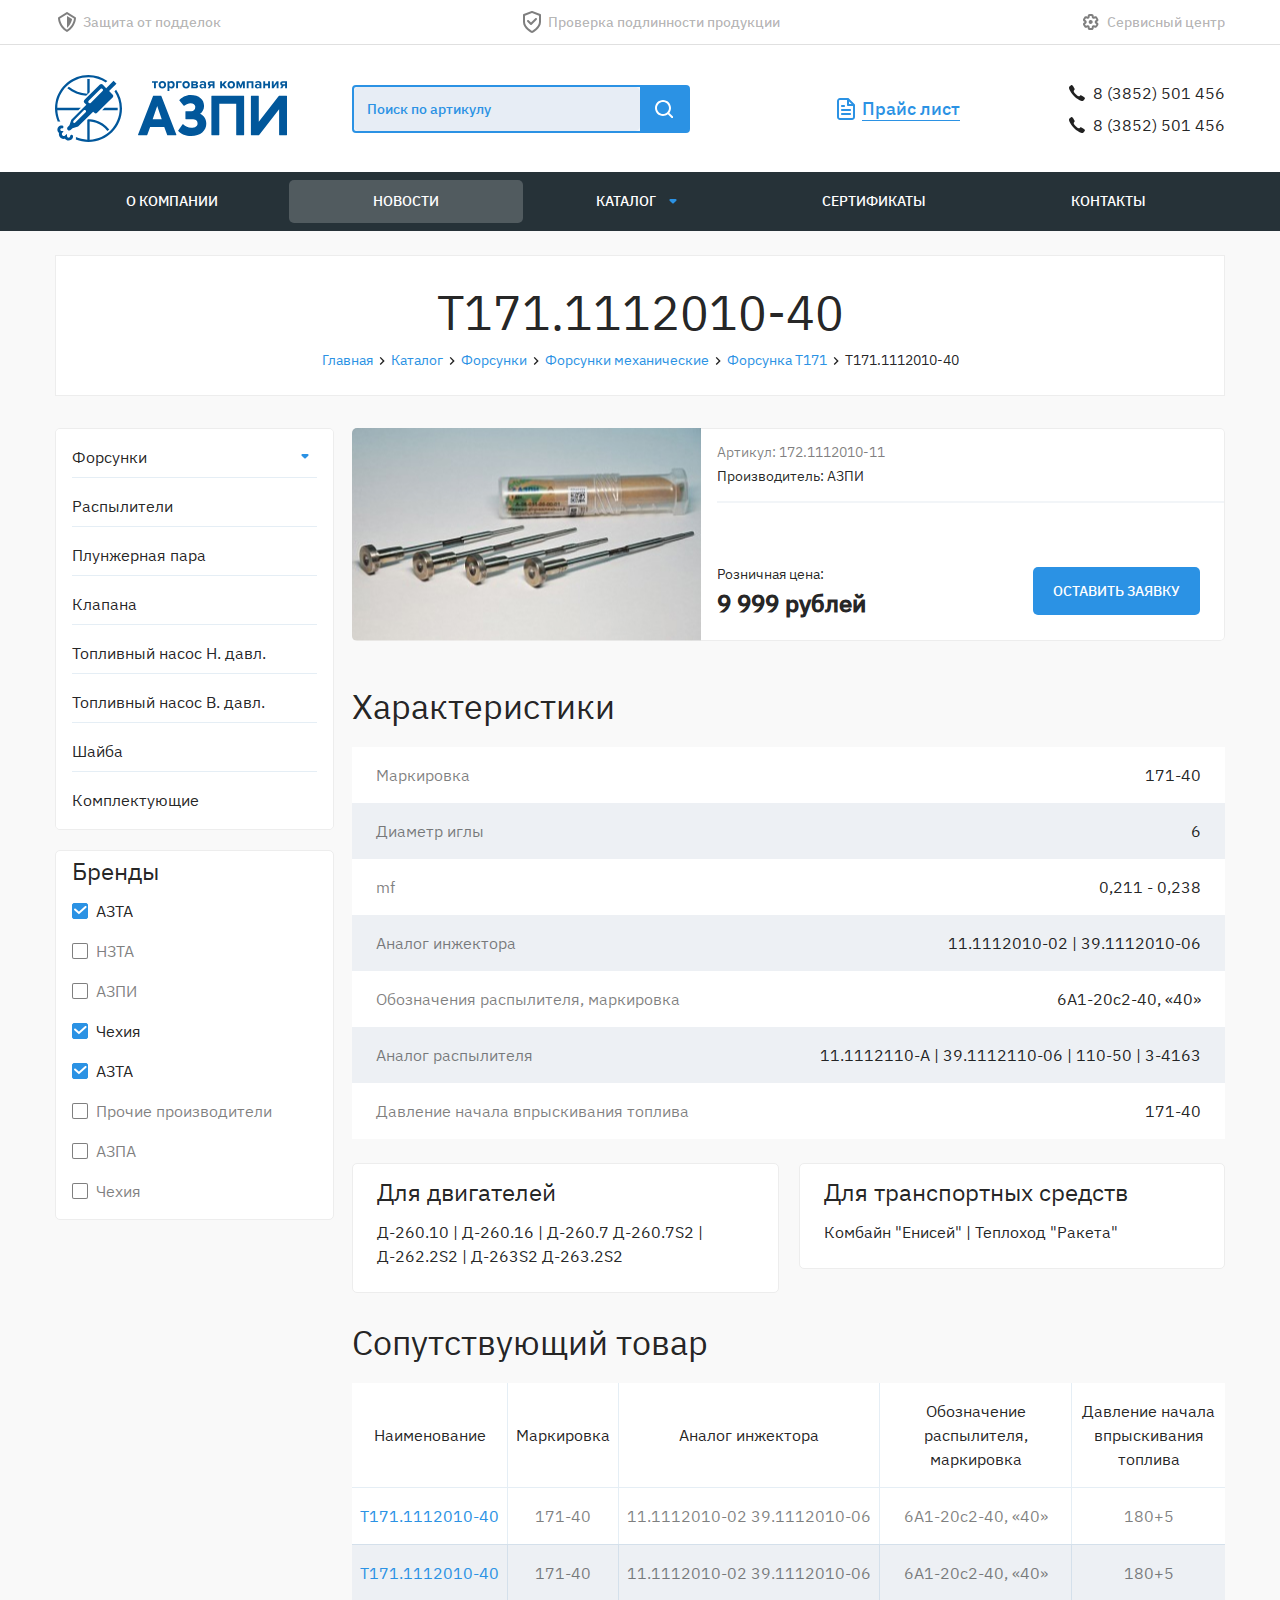
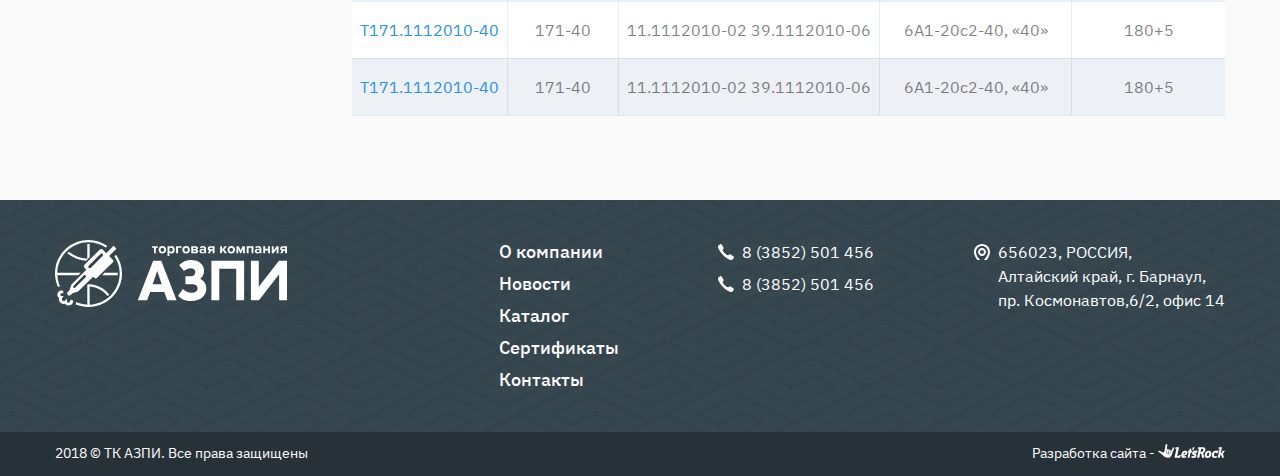
==== commit b61930cf: "fix" ====
--- a/catalog-item.html
+++ b/catalog-item.html
@@ -171,7 +171,7 @@
                     <ul class="c-list__more c-list__more_last">
                       <li class="c-list__item"><a class="c-list__item-name" href="#">Форсунка 171</a>
                       </li>
-                      <li class="c-list__item"><a class="c-list__item-name" href="#">Форсунка 171</a>
+                      <li class="c-list__item c-list__item_active"><a class="c-list__item-name" href="#">Форсунка 171</a>
                       </li>
                       <li class="c-list__item"><a class="c-list__item-name" href="#">Форсунка 171</a>
                       </li>
--- a/css/style.css
+++ b/css/style.css
@@ -1,5 +1,5 @@
 .kpi-counter{position:fixed;z-index:999;right:0;top:0;background:#42b983;color:#fff;font-weight:700;padding:2px 6px;font-size:12px}.kpi-counter_alert{-webkit-animation:a 3s linear infinite;animation:a 3s linear infinite}@-webkit-keyframes a{50%{color:#f66}}@keyframes a{50%{color:#f66}}
-/*! normalize.css v3.0.1 | MIT License | git.io/normalize */html{font-family:sans-serif;-ms-text-size-adjust:100%;-webkit-text-size-adjust:100%}body{margin:0}article,aside,details,figcaption,figure,footer,header,hgroup,main,nav,section,summary{display:block}audio,canvas,progress,video{display:inline-block;vertical-align:baseline}audio:not([controls]){display:none;height:0}[hidden],template{display:none}a{background:transparent}a:active,a:hover{outline:0}abbr[title]{border-bottom:1px dotted}b,strong{font-weight:700}dfn{font-style:italic}h1{font-size:2em;margin:.67em 0}mark{background:#ff0;color:#000}small{font-size:80%}sub,sup{font-size:75%;line-height:0;position:relative;vertical-align:baseline}sup{top:-.5em}sub{bottom:-.25em}img{border:0}svg:not(:root){overflow:hidden}figure{margin:1em 40px}hr{box-sizing:content-box;height:0}pre{overflow:auto}code,kbd,pre,samp{font-family:monospace,monospace;font-size:1em}button,input,optgroup,select,textarea{color:inherit;font:inherit;margin:0}button{overflow:visible}button,select{text-transform:none}button,html input[type=button]{-webkit-appearance:button;cursor:pointer}button[disabled],html input[disabled]{cursor:default}button input::-moz-focus-inner{border:0;padding:0}input{line-height:normal}input[type=reset],input[type=submit]{-webkit-appearance:button;cursor:pointer}input[type=checkbox],input[type=radio]{box-sizing:border-box;padding:0}input[type=number]::-webkit-inner-spin-button,input[type=number]::-webkit-outer-spin-button{height:auto}input[type=search]{-webkit-appearance:textfield;box-sizing:content-box}input[type=search]::-webkit-search-cancel-button,input[type=search]::-webkit-search-decoration{-webkit-appearance:none}fieldset{border:1px solid silver;margin:0 2px;padding:.35em .625em .75em}legend{border:0;padding:0}textarea{overflow:auto}optgroup{font-weight:700}table{border-collapse:collapse;border-spacing:0}td,th{padding:0}@font-face{font-family:IBM Plex Sans;src:url(../fonts/IBMPlexSans.eot);src:url(../fonts/IBMPlexSans.eot?#iefix) format("embedded-opentype"),url(../fonts/IBMPlexSans.woff2) format("woff2"),url(../fonts/IBMPlexSans.woff) format("woff"),url(../fonts/IBMPlexSans.ttf) format("truetype"),url(../fonts/IBMPlexSans.svg#IBMPlexSans) format("svg");font-weight:400;font-style:normal}@font-face{font-family:IBM Plex Sans;src:url(../fonts/IBMPlexSans-Medium.eot);src:url(../fonts/IBMPlexSans-Medium.eot?#iefix) format("embedded-opentype"),url(../fonts/IBMPlexSans-Medium.woff2) format("woff2"),url(../fonts/IBMPlexSans-Medium.woff) format("woff"),url(../fonts/IBMPlexSans-Medium.ttf) format("truetype"),url(../fonts/IBMPlexSans-Medium.svg#IBMPlexSans-Medium) format("svg");font-weight:500;font-style:normal}.footer{color:#fff;background:#37474f url(../img/pattern_footer.jpg)}.footer__container{display:-webkit-box;display:-ms-flexbox;display:flex;-webkit-box-pack:justify;-ms-flex-pack:justify;justify-content:space-between}.footer__main{padding:40px 0}.footer__bot{padding:12px 0;background:#263238;font-size:14px;font-weight:400;line-height:1.428}.footer__links,.footer__phones{display:-webkit-box;display:-ms-flexbox;display:flex;-webkit-box-orient:vertical;-webkit-box-direction:normal;-ms-flex-direction:column;flex-direction:column}.dev{color:currentColor;text-decoration:none}.dev svg{fill:currentColor;transition:all .2s}.dev svg:hover{fill:#2b92e4}.header{background:#fff;transition:all .5s}.header__container{display:-webkit-box;display:-ms-flexbox;display:flex;-webkit-box-pack:justify;-ms-flex-pack:justify;justify-content:space-between}.header__top{padding:10px 0;border-bottom:1px solid #e0e0e0;transition:all .5s}.header__main{padding:30px 0}.header__block{-webkit-box-align:start;-ms-flex-align:start;align-items:flex-start;-webkit-box-align:center;-ms-flex-align:center;align-items:center}.header__block,.header__phones{display:-webkit-box;display:-ms-flexbox;display:flex}.header__phones{-webkit-box-orient:vertical;-webkit-box-direction:normal;-ms-flex-direction:column;flex-direction:column}.header__search{margin-left:-40px;max-width:100%}.header__logotype{color:#01579b}.slogan{max-width:194px;font-size:13px}.slogan__text{margin:0}.cart{top:-20px;display:-webkit-box;display:-ms-flexbox;display:flex;-webkit-box-align:center;-ms-flex-align:center;align-items:center;padding:23px 12px;border:2px solid hsla(0,0%,100%,.2);border-top:none}.cart,.cart__ico{position:relative}.cart__ico{width:28px;height:28px;border-radius:4px;background:#01579b;margin:0 16px 0 0}.cart__ico svg{position:absolute;left:50%;top:50%;-webkit-transform:translate(-50%,-50%);transform:translate(-50%,-50%);fill:#fff;max-width:80%;max-height:80%}.cart__text p{margin:0}.link{position:relative;display:inline-block;padding-left:28px;font-size:14px;font-weight:400;line-height:1.428;min-height:24px;line-height:24px;color:#2b92e4;text-decoration:none;margin:0 0 8px;transition:all .2s}.link__ico{position:absolute;left:0;top:0;width:24px;height:24px}.link__ico svg{position:absolute;left:50%;top:50%;-webkit-transform:translate(-50%,-50%);transform:translate(-50%,-50%);max-width:100%;max-height:100%;fill:currentColor}.link:last-of-type{margin:0}.link[href]:hover{color:#2b92e4}.link_nomargin{margin:0}.link_gray{color:rgba(0,0,0,.3);font-weight:500}.link_gray .link__ico svg{fill:rgba(0,0,0,.5)}.link_black{color:rgba(0,0,0,.87)}.link_white{color:#fff}.link_mid{font-size:16px;line-height:1.5}.link_big{font-size:18px;font-weight:500}.link_decor .link__name{border-bottom:1px solid currentColor}.link_wide{width:100%}.link_flex{-webkit-box-pack:justify;-ms-flex-pack:justify;justify-content:space-between}.link_flex,.logotype{display:-webkit-box;display:-ms-flexbox;display:flex}.logotype{-webkit-box-align:center;-ms-flex-align:center;align-items:center;text-decoration:none;color:currentColor;width:232px;height:67px}.logotype svg{max-width:100%;max-height:100%;fill:currentColor}.logotype_big{width:320px;height:93px}.logotype_white svg{fill:#fff}.title{display:block;margin:0 0 24px;font-size:34px;font-weight:400;line-height:1;color:rgba(0,0,0,.87)}.title_index{margin:0 0 42px;text-align:center}.title_big{margin:0 0 7px;padding:8px 0;font-size:48px}.caption,.title_big{font-weight:400;line-height:1}.caption{display:block;font-size:24px;margin:0 0 8px}.btn{display:inline-block;height:48px;white-space:nowrap;line-height:48px;padding:0 20px;border:none;border-radius:5px;background:#2b92e4;color:#fff;font-size:14px;font-weight:500;text-transform:uppercase;text-decoration:none;transition:all .2s}.btn:focus,.btn:hover{background:#01579b;outline:none}.btn__ico{left:8px;width:24px;height:24px;-webkit-transform:translateY(-50%);transform:translateY(-50%)}.btn__ico,.btn__ico svg{position:absolute;top:50%}.btn__ico svg{left:50%;-webkit-transform:translate(-50%,-50%);transform:translate(-50%,-50%);max-width:100%;max-height:100%;fill:currentColor;-webkit-transform-origin:left top;transform-origin:left top}.btn_ico{position:relative;padding:0 16px 0 40px}.btn_small{height:32px;line-height:32px;padding:0 6px}.btn_cobalt{background:#f2994a}.btn_black{background:rgba(0,0,0,.5);border-radius:5px}.btn_white{background:#fff;color:#2b92e4}.btn_disable{background:transparent;color:rgba(0,0,0,.3);pointer-events:none}.tab{margin:0 10px;pointer-events:auto}.tab:focus,.tab:hover{outline:none;background:none;color:#2b92e4}.tab:first-child{margin-left:0}.tab:last-child{margin-right:0}.tab_active{color:#2b92e4;pointer-events:none}.tab_active,.tab_active:focus{background:rgba(13,84,151,.05)}.block{padding:16px 24px;background:#fff;border:1px solid #ededed;border-radius:5px;margin:0 0 8px;-webkit-box-align:start;-ms-flex-align:start;align-items:flex-start}.block__content:not(:first-child){margin-top:16px}.block__content p{margin:0 0 8px}.block .link{margin:4px 0 8px}.block .link:last-child{margin-bottom:8px}.block_blue{background:rgba(13,84,151,.05);border-color:rgba(13,84,151,.05)}.block_half{width:calc(50% - 10px)}.block_content{padding:0;overflow:hidden;font-size:0}.block_content img{display:block;margin:0 auto}.zoom{position:absolute;z-index:9;left:0;top:0;width:100%;height:100%;background:hsla(0,0%,100%,.7);border:none;max-width:100%;max-height:100%;opacity:0;transition:all .333s}.zoom:focus,.zoom:hover{opacity:1;outline:none}.zoom__ico{position:absolute;left:50%;top:50%;-webkit-transform:translate(-50%,-50%);transform:translate(-50%,-50%);width:72px;height:72px}.zoom__ico img,.zoom__ico svg{max-width:100%;max-height:100%;fill:rgba(0,0,0,.87)}.nav{background:#263238;transition:all .5s}.nav__list{display:-webkit-box;display:-ms-flexbox;display:flex;-webkit-box-pack:justify;-ms-flex-pack:justify;justify-content:space-between;margin:0;padding:0;list-style:none;padding:8px 0}.nav__item{position:relative}.nav__item:hover .nav__drop{opacity:1;visibility:visible;pointer-events:auto;-webkit-transform:translateX(-50%) translateY(16px);transform:translateX(-50%) translateY(16px)}.nav__item:hover .nav__link{background:hsla(0,0%,100%,.2)}.nav__link{display:block;-webkit-box-flex:1;-ms-flex:1 1 auto;flex:1 1 auto;color:#fff;font-size:14px;text-decoration:none;padding:11px 5vw;border-radius:5px;transition:all .2s;white-space:nowrap;text-transform:uppercase;font-weight:500}.nav__link span{position:relative;display:block}.nav__link_active{background:hsla(0,0%,100%,.2)}.nav__link_active:not(.nav__link_drop){pointer-events:none}.nav__link_drop span{padding-right:29px}.nav__link_drop span:after{position:absolute;right:0;top:50%;-webkit-transform:translateY(-50%);transform:translateY(-50%);content:"";width:24px;height:24px;background-image:url([data-uri]);background-position:50%;background-repeat:no-repeat}.nav__drop{position:absolute;z-index:9;left:50%;top:100%;opacity:0;pointer-events:none;visibility:hidden;-webkit-transform:translateX(-50%) translateY(0);transform:translateX(-50%) translateY(0);-webkit-transform-origin:top;transform-origin:top}.nav__drop:before{position:absolute;top:-16px;left:50%;-webkit-transform:translateX(-50%);transform:translateX(-50%);height:16px;width:100%;content:"";background:transparent}.drop{background:#fff;padding:8px;margin:0;list-style:none;border-radius:10px;width:397px;font-size:14px;font-weight:400;line-height:1.428;box-shadow:0 9px 12px rgba(0,0,0,.14),0 3px 16px rgba(0,0,0,.12),0 5px 6px rgba(0,0,0,.2);transition:all .2s}.drop__link{display:block;padding:11px 16px;color:rgba(0,0,0,.87);text-decoration:none;border-radius:5px;transition:all .15s}.drop__link:hover{color:#fff;background:#2b92e4}.slider__top{position:relative;padding:20px 145px 20px 24px;border:1px solid #ededed;background:#fff;margin:0 0 15px;min-height:70px;color:#01579b;font-size:24px;font-weight:400;line-height:1}.slider__message{margin:0}.slider__list{margin:0;padding:0;list-style:none}.slider__more{position:absolute;right:24px;top:20px}.slider .owl-dots{position:absolute;z-index:9;left:50%;bottom:16px;-webkit-transform:translateX(-50%);transform:translateX(-50%);text-align:center;font-size:0}.slider .owl-dot{position:relative;display:inline-block;width:16px;height:16px;background:hsla(0,0%,100%,.3)!important;border-radius:50%;margin:0 4px;transition:all .2s}.slider .owl-dot:focus{outline:none}.slider .owl-dot:before{background:#fff;border-radius:inherit;transition:all .4s}.slider .owl-dot:after,.slider .owl-dot:before{position:absolute;left:50%;top:50%;-webkit-transform:translate(-50%,-50%);transform:translate(-50%,-50%);content:"";width:8px;height:8px}.slider .owl-dot:after{border:1px solid #fff;border-radius:inherit;transition:all .4s .2s}.slider .owl-dot.active{pointer-events:none;margin:0 6px}.slider .owl-dot.active:before{width:16px;height:16px}.slider .owl-dot.active:after{width:20px;height:20px}.slider_index{margin:20px 0 70px}.slide{position:relative;z-index:1;display:-webkit-box;display:-ms-flexbox;display:flex;-webkit-box-pack:center;-ms-flex-pack:center;justify-content:center;-webkit-box-align:center;-ms-flex-align:center;align-items:center;width:100%;overflow:hidden;border-radius:5px;font-size:0}.slide__link{position:absolute;left:0;top:0;right:0;bottom:0;z-index:3}.testing{background:url(../img/testing-bg.jpg) no-repeat;background-position:bottom;min-height:340px;padding-top:140px;padding-bottom:70px;text-align:center;display:-webkit-box;display:-ms-flexbox;display:flex;-webkit-box-align:end;-ms-flex-align:end;align-items:flex-end}.testing__text{font-size:20px;font-weight:500;margin:0 0 45px}.n-block{position:relative;z-index:1;display:-webkit-inline-box;display:-ms-inline-flexbox;display:inline-flex;-webkit-box-align:end;-ms-flex-align:end;align-items:flex-end;height:300px;border-radius:5px;overflow:hidden;color:#fff;margin:0 9px 24px;text-decoration:none}.n-block:hover .n-block__read{background:#01579b}.n-block:before{position:absolute;left:0;top:0;right:0;bottom:0;content:"";background:linear-gradient(180deg,transparent,rgba(0,0,0,.5));pointer-events:none}.n-block__img{position:absolute;z-index:-1;left:50%;top:0;-webkit-transform:translateX(-50%);transform:translateX(-50%);min-height:100%}.n-block__info{width:100%;position:relative;padding:16px 24px}.n-block__title{display:block;margin:0 0 16px;font-size:20px;font-weight:500;line-height:1.2}.n-block__read{position:absolute;right:24px;bottom:8px}.n-block__date{font-size:14px;font-weight:400;line-height:1.14;color:hsla(0,0%,100%,.8)}.c-block{position:relative;z-index:1;display:-webkit-inline-box;display:-ms-inline-flexbox;display:inline-flex;-webkit-box-align:end;-ms-flex-align:end;align-items:flex-end;height:218px;border-radius:5px;overflow:hidden;margin:0 9px 24px;text-decoration:none;color:rgba(0,0,0,.87);border:1px solid #ededed}.c-block:hover .c-block__more{opacity:1}.c-block:hover .c-block__img img{opacity:.7}.c-block__action{display:block;white-space:nowrap;text-align:center;padding:0 16px;height:32px;color:#01579b;font-size:12px;line-height:1.333;text-transform:uppercase;font-weight:700;line-height:32px}.c-block__action,.c-block__img{position:absolute;top:0;left:0;width:100%}.c-block__img{z-index:-1;height:calc(100% - 76px);overflow:hidden}.c-block__img img{position:absolute;left:50%;top:50%;-webkit-transform:translate(-50%,-50%) translateZ(0);transform:translate(-50%,-50%) translateZ(0);min-width:100%;opacity:1;transition:all .2s}.c-block__title{position:relative;z-index:3;display:-webkit-box;display:-ms-flexbox;display:flex;width:100%;height:76px;-webkit-box-pack:center;-ms-flex-pack:center;justify-content:center;-webkit-box-align:center;-ms-flex-align:center;align-items:center;padding:8px 16px;font-size:20px;font-weight:500;line-height:1.2;background:#fff;text-align:center}.c-block__more{position:absolute;z-index:9;left:50%;top:50%;-webkit-transform:translate(-50%,-50%);transform:translate(-50%,-50%);pointer-events:none;opacity:0}.c-block_item{height:250px;background:#fff}.c-block_item .c-block__img{top:32px;height:calc(100% - 108px)}.side__block{background:#fff;border-radius:5px;border:1px solid #ededed;margin:0 0 20px;padding:8px 16px}.side__block:first-child{margin-top:0}.side .caption:last-child{margin:0}.side__filter{margin:20px 0;transition:all .4s}.side__filter-btn{display:none;position:absolute;z-index:999;right:-31px;top:0;width:32px;height:32px;padding:0;background:#fff;border-radius:0 5px 5px 0;border:1px solid #ededed;border-left:none;transition:all .4s}.side__filter-btn:after,.side__filter-btn:before{position:absolute;left:50%;top:50%;width:75%;height:2px;background:currentColor;content:"";border-radius:1px;transition:all .4s;opacity:0}.side__filter-btn:before{-webkit-transform:translate(-50%,-50%) rotate(-45deg);transform:translate(-50%,-50%) rotate(-45deg)}.side__filter-btn:after{-webkit-transform:translate(-50%,-50%) rotate(45deg);transform:translate(-50%,-50%) rotate(45deg)}.side__filter-btn svg{position:absolute;left:50%;top:50%;-webkit-transform:translate(-50%,-50%);transform:translate(-50%,-50%);fill:rgba(0,0,0,.87);max-width:100%;max-height:100%;transition:all .2s;width:17px;height:17px}.side__filter-btn:focus svg,.side__filter-btn:hover svg{fill:#2b92e4}.side__filter-btn:focus{outline:none}.c-list{margin:0;padding:0;list-style:none;border:1px solid #ededed;border-radius:5px;overflow:hidden}.c-list__item{position:relative;padding:8px 16px 0;background:#fff;transition:all .2s}.c-list__item:last-child{padding-bottom:8px}.c-list__item:last-child>.c-list__item-name{border-color:transparent}.c-list__item-more{position:absolute;z-index:3;right:16px;top:16px;content:"";background-image:url([data-uri]);background-repeat:no-repeat;background-position:50%;width:24px;height:24px;transition:all .3s;-webkit-transform-origin:center;transform-origin:center;cursor:pointer}.c-list__item_more{position:relative}.c-list__item_more:after{position:absolute;right:16px;top:16px;content:"";background-image:url([data-uri]);background-repeat:no-repeat;background-position:50%;width:24px;height:24px;pointer-events:none;transition:all .3s;-webkit-transform-origin:center;transform-origin:center}.c-list__item_open{background:rgba(13,84,151,.05)}.c-list__item_open:after,.c-list__item_open>.c-list__item-more{-webkit-transform:rotate(180deg);transform:rotate(180deg)}.c-list__item_open>.c-list__item-name{border-color:rgba(1,87,155,.1)!important;color:#2b92e4}.c-list__item_open>.c-list__more{-webkit-transform:scaleY(1);transform:scaleY(1);visibility:visible;position:relative;transition:all .2s}.c-list__item-name{display:block;width:100%;padding:8px 0;border-bottom:1px solid rgba(1,87,155,.1);text-decoration:none;color:currentColor;cursor:pointer;transition:all .2s}.c-list__item-name:hover{color:#2b92e4}.c-list__more{-webkit-transform:scaleY(0);transform:scaleY(0);-webkit-transform-origin:top;transform-origin:top;visibility:hidden;position:absolute;margin:0;padding:0;list-style:none;font-size:14px;font-weight:400;line-height:1.428}.c-list__more .c-list__item{background:none}.c-list__more .c-list__item_more .c-list__item-more,.c-list__more .c-list__item_more:after{top:13px}.c-list__more_last .c-list__item-name{border:none}.item{display:-webkit-box;display:-ms-flexbox;display:flex;width:100%;height:213px;border-radius:5px;overflow:hidden;margin:0 0 48px}.item__image{position:relative;width:40%;overflow:hidden}.item__image:last-child{border-radius:5px}.item__image img{position:absolute;left:50%;top:50%;-webkit-transform:translate(-50%,-50%);transform:translate(-50%,-50%);min-width:100%}.item__info{display:-webkit-box;display:-ms-flexbox;display:flex;-webkit-box-pack:justify;-ms-flex-pack:justify;justify-content:space-between;-webkit-box-orient:vertical;-webkit-box-direction:normal;-ms-flex-direction:column;flex-direction:column;width:60%;background:#fff;border:1px solid #ededed;border-left:none;border-radius:0 5px 5px 0;padding-left:16px;font-size:14px;font-weight:400;line-height:1.14}.item__info-head{padding:16px 0;border-bottom:2px solid #f2f5f8}.item__info-main{padding:16px 24px 24px 0;display:-webkit-box;display:-ms-flexbox;display:flex;-webkit-box-pack:justify;-ms-flex-pack:justify;justify-content:space-between}.item__price span{display:block;margin:0 0 8px}.item__price span:last-child{margin:0}.item__price span strong{font-size:24px;line-height:1}.item__article{display:block;margin:0 0 8px;color:rgba(0,0,0,.5)}.checkbox{display:block;padding:8px 0;cursor:pointer}.checkbox:hover .checkbox__name{color:#2b92e4!important}.checkbox:hover .checkbox__box{border-color:#2b92e4}.checkbox input{display:none}.checkbox input:checked+.checkbox__content .checkbox__box{border-color:#2b92e4;background-color:#2b92e4;background-image:url([data-uri]);background-repeat:no-repeat;background-position:50%}.checkbox input:checked+.checkbox__content .checkbox__name{color:rgba(0,0,0,.87)}.checkbox__content{position:relative;padding-left:24px}.checkbox__box{position:absolute;left:0;top:4px;width:16px;height:16px;border-radius:2px;background:#fff;border:1px solid rgba(0,0,0,.5);transition:border .2s}.checkbox__name{color:rgba(0,0,0,.5);margin:0;transition:all .2s}.select,.select.nice-select{width:223px;max-width:100%}.select.nice-select:focus,.select:focus{border-color:#2b92e4}.select.nice-select .option.focus,.select.nice-select .option.selected.focus,.select.nice-select .option:hover,.select .option.focus,.select .option.selected.focus,.select .option:hover{background:rgba(13,84,151,.05)}.select .list,.select.nice-select .list{width:100%}.select.nice-select .selected.disabled,.select .selected.disabled{display:none}.field{display:block;width:100%;max-width:100%;margin:0;font-size:14px;font-weight:500;line-height:1.714}.field__input{display:block;height:48px}.field__input input{padding:0 16px;height:100%;width:100%;box-sizing:border-box;border:1px solid rgba(1,87,155,.1);background:#fff;border-radius:5px;color:rgba(0,0,0,.87);transition:all .2s}.field__input input:focus{outline:none;border-color:#01579b}.field__input input::-webkit-input-placeholder{color:rgba(0,0,0,.5)}.field__input input:-ms-input-placeholder,.field__input input::-ms-input-placeholder{color:rgba(0,0,0,.5)}.field__input input::placeholder{color:rgba(0,0,0,.5)}.field_good input{border-color:#27ae60}.field_bad input{border-color:#eb5757}.form__line{display:block;margin:0 0 10px}.form__line_contacts{display:-webkit-box;display:-ms-flexbox;display:flex;-webkit-box-pack:justify;-ms-flex-pack:justify;justify-content:space-between}.form__line_contacts .field:first-child{width:calc(57% - 5px)}.form__line_contacts .field:last-child{width:calc(43% - 5px)}.form__submit{margin:30px 0 0;text-align:center}.filter{position:relative;padding:16px 140px 16px 24px;background:rgba(1,87,155,.1);border-radius:5px;min-height:80px;margin:0 0 24px}.filter__content{display:-webkit-box;display:-ms-flexbox;display:flex;-webkit-box-align:center;-ms-flex-align:center;align-items:center;-webkit-box-pack:justify;-ms-flex-pack:justify;justify-content:space-between;-ms-flex-wrap:wrap;flex-wrap:wrap;min-height:48px}.filter__content>.select{max-width:32%}.filter__submit{position:absolute;right:24px;top:24px}.table{width:100%;font-size:16px;line-height:1.5;font-weight:400;text-align:center}.table thead{color:rgba(0,0,0,.87);background:#fff}.table thead th{font-size:inherit;font-weight:inherit}.table tbody{color:rgba(0,0,0,.5)}.table tbody tr{border-bottom:1px solid rgba(1,87,155,.1)}.table tbody tr:first-child{border-top:1px solid rgba(1,87,155,.1)}.table tbody tr:nth-child(odd){background:#fff}.table tbody tr:nth-child(2n){background:rgba(13,84,151,.05)}.table td,.table th{padding:16px 8px;border-right:1px solid rgba(1,87,155,.1)}.table td:last-child,.table th:last-child{border:none}.table a{text-decoration:none;color:#2b92e4;transition:all .2s}.table a:hover{color:#01579b}.table_items td{white-space:nowrap}.table_specifications tbody td:nth-child(1n),.table_specifications tbody tr:nth-child(1n){border:none}.table_specifications tbody td{padding:16px 24px}.table_specifications tbody td:first-child{text-align:left}.table_specifications tbody td:last-child{text-align:right;color:rgba(0,0,0,.87)}.breadcrumbs{margin:0;padding:0;list-style:none;font-size:0;text-align:center}.breadcrumbs__item{position:relative;display:inline-block;vertical-align:top;font-size:14px;font-weight:400;line-height:1.428;margin:0 9px}.breadcrumbs__item:after{position:absolute;right:-17px;top:1px;width:16px;height:16px;content:"";background:url(../img/arrow_bread.svg) no-repeat 50%}.breadcrumbs__item:first-child{margin-left:0}.breadcrumbs__item:last-child{margin-right:0}.breadcrumbs__item:last-child:after{display:none}.breadcrumbs__item a{position:relative;display:block;text-decoration:none;color:#2b92e4}.breadcrumbs__item a:after{position:absolute;bottom:0;width:105%;height:1px;left:50%;-webkit-transform:translateX(-50%);transform:translateX(-50%);content:"";background:currentColor;opacity:0;transition:all .25s}.breadcrumbs__item a:hover:after{opacity:1}.breadcrumbs__item:last-child a{color:currentColor;pointer-events:none}.search{display:-webkit-box;display:-ms-flexbox;display:flex;-webkit-box-pack:justify;-ms-flex-pack:justify;justify-content:space-between;height:48px;border-radius:4px;border:2px solid #2b92e4;width:378px;max-width:100%;font-size:14px;line-height:1.714}.search,.search__field{background:rgba(13,84,151,.05);font-weight:500}.search__field{display:block;width:calc(100% - 48px);padding:0 13px;border-radius:5px}.search__field-input{display:block;padding:0;width:100%;height:100%;border:none;background:none}.search__field-input::-webkit-input-placeholder{color:#2b92e4}.search__field-input:-ms-input-placeholder,.search__field-input::-ms-input-placeholder{color:#2b92e4}.search__field-input::placeholder{color:#2b92e4}.search__field-input:focus{outline:none}.search__btn{position:relative;width:48px;height:100%;background:#2b92e4;border:none;transition:all .2s}.search__btn:hover{background:#01579b}.search__btn svg{position:absolute;left:50%;top:50%;-webkit-transform:translate(-50%,-50%);transform:translate(-50%,-50%);max-width:80%;max-height:80%;fill:#fff}.map{position:relative;width:100%;height:640px;background:rgba(0,0,0,.02)}.map__yandex{width:100%;height:100%}.map__content{position:absolute;z-index:3;top:20px;left:20px;width:322px;max-width:100%;height:calc(100% - 40px)}.map__content .search__field,.map__info{background:#fff}.map__info{margin:10px 0 0;width:100%;height:calc(100% - 60px);border-radius:5px;overflow:hidden;border:1px solid #ededed}.map__info .simplebar-track.horizontal{display:none}.map__items{margin:0;padding:0;list-style:none;overflow:hidden;border-radius:5px}.map__item{padding:14px 20px;border-bottom:1px solid #ededed;cursor:pointer;transition:all .2s}.map__item:hover{background:#2b92e4}.map__item:hover *{color:#fff}.map__item:last-child{border:none}.map__item br{display:none}.map__item p{margin:0}.map__item strong{display:block;font-size:14px;font-weight:500;line-height:1.714}.map__item span{font-size:14px;font-weight:400;line-height:1.428;color:rgba(0,0,0,.3)}.map_contacts{height:400px}.section{padding:50px 0 100px}.section:last-of-type{padding-bottom:50px;margin-bottom:100px}.section__list{font-size:0;margin:0 0 20px}.section__tabs{text-align:center;margin-bottom:48px}.section_white{background:#fff}.certificate{position:relative;font-size:0;text-align:center}.certificate img{max-width:100%}.modal{display:none;padding:8px 24px 16px}.modal__head{padding:0 16px 30px;text-align:center}.modal__head .title{margin:0 0 8px}.modal__text{margin:0;font-size:16px;font-weight:400;line-height:1.5}
+/*! normalize.css v3.0.1 | MIT License | git.io/normalize */html{font-family:sans-serif;-ms-text-size-adjust:100%;-webkit-text-size-adjust:100%}body{margin:0}article,aside,details,figcaption,figure,footer,header,hgroup,main,nav,section,summary{display:block}audio,canvas,progress,video{display:inline-block;vertical-align:baseline}audio:not([controls]){display:none;height:0}[hidden],template{display:none}a{background:transparent}a:active,a:hover{outline:0}abbr[title]{border-bottom:1px dotted}b,strong{font-weight:700}dfn{font-style:italic}h1{font-size:2em;margin:.67em 0}mark{background:#ff0;color:#000}small{font-size:80%}sub,sup{font-size:75%;line-height:0;position:relative;vertical-align:baseline}sup{top:-.5em}sub{bottom:-.25em}img{border:0}svg:not(:root){overflow:hidden}figure{margin:1em 40px}hr{box-sizing:content-box;height:0}pre{overflow:auto}code,kbd,pre,samp{font-family:monospace,monospace;font-size:1em}button,input,optgroup,select,textarea{color:inherit;font:inherit;margin:0}button{overflow:visible}button,select{text-transform:none}button,html input[type=button]{-webkit-appearance:button;cursor:pointer}button[disabled],html input[disabled]{cursor:default}button input::-moz-focus-inner{border:0;padding:0}input{line-height:normal}input[type=reset],input[type=submit]{-webkit-appearance:button;cursor:pointer}input[type=checkbox],input[type=radio]{box-sizing:border-box;padding:0}input[type=number]::-webkit-inner-spin-button,input[type=number]::-webkit-outer-spin-button{height:auto}input[type=search]{-webkit-appearance:textfield;box-sizing:content-box}input[type=search]::-webkit-search-cancel-button,input[type=search]::-webkit-search-decoration{-webkit-appearance:none}fieldset{border:1px solid silver;margin:0 2px;padding:.35em .625em .75em}legend{border:0;padding:0}textarea{overflow:auto}optgroup{font-weight:700}table{border-collapse:collapse;border-spacing:0}td,th{padding:0}@font-face{font-family:IBM Plex Sans;src:url(../fonts/IBMPlexSans.eot);src:url(../fonts/IBMPlexSans.eot?#iefix) format("embedded-opentype"),url(../fonts/IBMPlexSans.woff2) format("woff2"),url(../fonts/IBMPlexSans.woff) format("woff"),url(../fonts/IBMPlexSans.ttf) format("truetype"),url(../fonts/IBMPlexSans.svg#IBMPlexSans) format("svg");font-weight:400;font-style:normal}@font-face{font-family:IBM Plex Sans;src:url(../fonts/IBMPlexSans-Medium.eot);src:url(../fonts/IBMPlexSans-Medium.eot?#iefix) format("embedded-opentype"),url(../fonts/IBMPlexSans-Medium.woff2) format("woff2"),url(../fonts/IBMPlexSans-Medium.woff) format("woff"),url(../fonts/IBMPlexSans-Medium.ttf) format("truetype"),url(../fonts/IBMPlexSans-Medium.svg#IBMPlexSans-Medium) format("svg");font-weight:500;font-style:normal}.footer{color:#fff;background:#37474f url(../img/pattern_footer.jpg)}.footer__container{display:-webkit-box;display:-ms-flexbox;display:flex;-webkit-box-pack:justify;-ms-flex-pack:justify;justify-content:space-between}.footer__main{padding:40px 0}.footer__bot{padding:12px 0;background:#263238;font-size:14px;font-weight:400;line-height:1.428}.footer__links,.footer__phones{display:-webkit-box;display:-ms-flexbox;display:flex;-webkit-box-orient:vertical;-webkit-box-direction:normal;-ms-flex-direction:column;flex-direction:column}.dev{color:currentColor;text-decoration:none}.dev svg{fill:currentColor;transition:all .2s}.dev svg:hover{fill:#2b92e4}.header{background:#fff;transition:all .5s}.header__container{display:-webkit-box;display:-ms-flexbox;display:flex;-webkit-box-pack:justify;-ms-flex-pack:justify;justify-content:space-between}.header__top{padding:10px 0;border-bottom:1px solid #e0e0e0;transition:all .5s}.header__main{padding:30px 0}.header__block{-webkit-box-align:start;-ms-flex-align:start;align-items:flex-start;-webkit-box-align:center;-ms-flex-align:center;align-items:center}.header__block,.header__phones{display:-webkit-box;display:-ms-flexbox;display:flex}.header__phones{-webkit-box-orient:vertical;-webkit-box-direction:normal;-ms-flex-direction:column;flex-direction:column}.header__search{margin-left:-40px;max-width:100%}.header__logotype{color:#01579b}.slogan{max-width:194px;font-size:13px}.slogan__text{margin:0}.cart{top:-20px;display:-webkit-box;display:-ms-flexbox;display:flex;-webkit-box-align:center;-ms-flex-align:center;align-items:center;padding:23px 12px;border:2px solid hsla(0,0%,100%,.2);border-top:none}.cart,.cart__ico{position:relative}.cart__ico{width:28px;height:28px;border-radius:4px;background:#01579b;margin:0 16px 0 0}.cart__ico svg{position:absolute;left:50%;top:50%;-webkit-transform:translate(-50%,-50%);transform:translate(-50%,-50%);fill:#fff;max-width:80%;max-height:80%}.cart__text p{margin:0}.link{position:relative;display:inline-block;padding-left:28px;font-size:14px;font-weight:400;line-height:1.428;min-height:24px;line-height:24px;color:#2b92e4;text-decoration:none;margin:0 0 8px;transition:all .2s}.link__ico{position:absolute;left:0;top:0;width:24px;height:24px}.link__ico svg{position:absolute;left:50%;top:50%;-webkit-transform:translate(-50%,-50%);transform:translate(-50%,-50%);max-width:100%;max-height:100%;fill:currentColor}.link:last-of-type{margin:0}.link[href]:hover{color:#2b92e4}.link_nomargin{margin:0}.link_gray{color:rgba(0,0,0,.3);font-weight:500}.link_gray .link__ico svg{fill:rgba(0,0,0,.5)}.link_black{color:rgba(0,0,0,.87)}.link_white{color:#fff}.link_mid{font-size:16px;line-height:1.5}.link_big{font-size:18px;font-weight:500}.link_decor .link__name{border-bottom:1px solid currentColor}.link_wide{width:100%}.link_flex{-webkit-box-pack:justify;-ms-flex-pack:justify;justify-content:space-between}.link_flex,.logotype{display:-webkit-box;display:-ms-flexbox;display:flex}.logotype{-webkit-box-align:center;-ms-flex-align:center;align-items:center;text-decoration:none;color:currentColor;width:232px;height:67px}.logotype svg{max-width:100%;max-height:100%;fill:currentColor}.logotype_big{width:320px;height:93px}.logotype_white svg{fill:#fff}.title{display:block;margin:0 0 24px;font-size:34px;font-weight:400;line-height:1;color:rgba(0,0,0,.87)}.title_index{margin:0 0 42px;text-align:center}.title_big{margin:0 0 7px;padding:8px 0;font-size:48px}.caption,.title_big{font-weight:400;line-height:1}.caption{display:block;font-size:24px;margin:0 0 8px}.btn{display:inline-block;height:48px;white-space:nowrap;line-height:48px;padding:0 20px;border:none;border-radius:5px;background:#2b92e4;color:#fff;font-size:14px;font-weight:500;text-transform:uppercase;text-decoration:none;transition:all .2s}.btn:focus,.btn:hover{background:#01579b;outline:none}.btn__ico{left:8px;width:24px;height:24px;-webkit-transform:translateY(-50%);transform:translateY(-50%)}.btn__ico,.btn__ico svg{position:absolute;top:50%}.btn__ico svg{left:50%;-webkit-transform:translate(-50%,-50%);transform:translate(-50%,-50%);max-width:100%;max-height:100%;fill:currentColor;-webkit-transform-origin:left top;transform-origin:left top}.btn_ico{position:relative;padding:0 16px 0 40px}.btn_small{height:32px;line-height:32px;padding:0 6px}.btn_cobalt{background:#f2994a}.btn_black{background:rgba(0,0,0,.5);border-radius:5px}.btn_white{background:#fff;color:#2b92e4}.btn_disable{background:transparent;color:rgba(0,0,0,.3);pointer-events:none}.tab{margin:0 10px;pointer-events:auto}.tab:focus,.tab:hover{outline:none;background:none;color:#2b92e4}.tab:first-child{margin-left:0}.tab:last-child{margin-right:0}.tab_active{color:#2b92e4;pointer-events:none}.tab_active,.tab_active:focus{background:rgba(13,84,151,.05)}.block{padding:16px 24px;background:#fff;border:1px solid #ededed;border-radius:5px;margin:0 0 8px;-webkit-box-align:start;-ms-flex-align:start;align-items:flex-start}.block__content:not(:first-child){margin-top:16px}.block__content p{margin:0 0 8px}.block .link{margin:4px 0 8px}.block .link:last-child{margin-bottom:8px}.block_blue{background:rgba(13,84,151,.05);border-color:rgba(13,84,151,.05)}.block_half{width:calc(50% - 10px)}.block_content{padding:0;overflow:hidden;font-size:0}.block_content img{display:block;margin:0 auto}.zoom{position:absolute;z-index:9;left:0;top:0;width:100%;height:100%;background:hsla(0,0%,100%,.7);border:none;max-width:100%;max-height:100%;opacity:0;transition:all .333s}.zoom:focus,.zoom:hover{opacity:1;outline:none}.zoom__ico{position:absolute;left:50%;top:50%;-webkit-transform:translate(-50%,-50%);transform:translate(-50%,-50%);width:72px;height:72px}.zoom__ico img,.zoom__ico svg{max-width:100%;max-height:100%;fill:rgba(0,0,0,.87)}.nav{background:#263238;transition:all .5s}.nav__list{display:-webkit-box;display:-ms-flexbox;display:flex;-webkit-box-pack:justify;-ms-flex-pack:justify;justify-content:space-between;margin:0;padding:0;list-style:none;padding:8px 0}.nav__item{position:relative}.nav__item:hover .nav__drop{opacity:1;visibility:visible;pointer-events:auto;-webkit-transform:translateX(-50%) translateY(16px);transform:translateX(-50%) translateY(16px)}.nav__item:hover .nav__link{background:hsla(0,0%,100%,.2)}.nav__item{-webkit-box-flex:1;-ms-flex:1 1 20%;flex:1 1 20%}.nav__link{display:block;-webkit-box-flex:1;-ms-flex:1 1 auto;flex:1 1 auto;color:#fff;font-size:14px;text-decoration:none;padding:11px 0;border-radius:5px;transition:all .2s;white-space:nowrap;text-transform:uppercase;font-weight:500;text-align:center}.nav__link span{position:relative}.nav__link_active{background:hsla(0,0%,100%,.2)}.nav__link_active:not(.nav__link_drop){pointer-events:none}.nav__link_drop span{padding-right:29px}.nav__link_drop span:after{position:absolute;right:0;top:50%;-webkit-transform:translateY(-50%);transform:translateY(-50%);content:"";width:24px;height:24px;background-image:url([data-uri]);background-position:50%;background-repeat:no-repeat}.nav__drop{position:absolute;z-index:9;left:50%;top:100%;opacity:0;pointer-events:none;visibility:hidden;-webkit-transform:translateX(-50%) translateY(0);transform:translateX(-50%) translateY(0);-webkit-transform-origin:top;transform-origin:top}.nav__drop:before{position:absolute;top:-16px;left:50%;-webkit-transform:translateX(-50%);transform:translateX(-50%);height:16px;width:100%;content:"";background:transparent}.drop{background:#fff;padding:8px;margin:0;list-style:none;border-radius:10px;width:397px;font-size:14px;font-weight:400;line-height:1.428;box-shadow:0 9px 12px rgba(0,0,0,.14),0 3px 16px rgba(0,0,0,.12),0 5px 6px rgba(0,0,0,.2);transition:all .2s}.drop__link{display:block;padding:11px 16px;color:rgba(0,0,0,.87);text-decoration:none;border-radius:5px;transition:all .15s}.drop__link:hover{color:#fff;background:#2b92e4}.slider__top{position:relative;padding:20px 145px 20px 24px;border:1px solid #ededed;background:#fff;margin:0 0 15px;min-height:70px;color:#01579b;font-size:24px;font-weight:400;line-height:1}.slider__message{margin:0}.slider__list{margin:0;padding:0;list-style:none}.slider__more{position:absolute;right:24px;top:20px}.slider .owl-dots{position:absolute;z-index:9;left:50%;bottom:16px;-webkit-transform:translateX(-50%);transform:translateX(-50%);text-align:center;font-size:0}.slider .owl-dot{position:relative;display:inline-block;width:16px;height:16px;background:hsla(0,0%,100%,.3)!important;border-radius:50%;margin:0 4px;transition:all .2s}.slider .owl-dot:focus{outline:none}.slider .owl-dot:before{background:#fff;border-radius:inherit;transition:all .4s}.slider .owl-dot:after,.slider .owl-dot:before{position:absolute;left:50%;top:50%;-webkit-transform:translate(-50%,-50%);transform:translate(-50%,-50%);content:"";width:8px;height:8px}.slider .owl-dot:after{border:1px solid #fff;border-radius:inherit;transition:all .4s .2s}.slider .owl-dot.active{pointer-events:none;margin:0 6px}.slider .owl-dot.active:before{width:16px;height:16px}.slider .owl-dot.active:after{width:20px;height:20px}.slider_index{margin:20px 0 70px}.slide{position:relative;z-index:1;display:-webkit-box;display:-ms-flexbox;display:flex;-webkit-box-pack:center;-ms-flex-pack:center;justify-content:center;-webkit-box-align:center;-ms-flex-align:center;align-items:center;width:100%;overflow:hidden;border-radius:5px;font-size:0}.slide__link{position:absolute;left:0;top:0;right:0;bottom:0;z-index:3}.testing{background:url(../img/testing-bg.jpg) no-repeat;background-position:bottom;min-height:340px;padding-top:140px;padding-bottom:70px;text-align:center;display:-webkit-box;display:-ms-flexbox;display:flex;-webkit-box-align:end;-ms-flex-align:end;align-items:flex-end}.testing__text{font-size:20px;font-weight:500;margin:0 0 45px}.n-block{position:relative;z-index:1;display:-webkit-inline-box;display:-ms-inline-flexbox;display:inline-flex;-webkit-box-align:end;-ms-flex-align:end;align-items:flex-end;height:300px;border-radius:5px;overflow:hidden;color:#fff;margin:0 9px 24px;text-decoration:none}.n-block:hover .n-block__read{background:#01579b}.n-block:before{position:absolute;left:0;top:0;right:0;bottom:0;content:"";background:linear-gradient(180deg,transparent,rgba(0,0,0,.5));pointer-events:none}.n-block__img{position:absolute;z-index:-1;left:50%;top:0;-webkit-transform:translateX(-50%);transform:translateX(-50%);min-height:100%}.n-block__info{width:100%;position:relative;padding:16px 24px}.n-block__title{display:block;margin:0 0 16px;font-size:20px;font-weight:500;line-height:1.2}.n-block__read{position:absolute;right:24px;bottom:8px}.n-block__date{font-size:14px;font-weight:400;line-height:1.14;color:hsla(0,0%,100%,.8)}.c-block{position:relative;z-index:1;display:-webkit-inline-box;display:-ms-inline-flexbox;display:inline-flex;-webkit-box-align:end;-ms-flex-align:end;align-items:flex-end;height:218px;border-radius:5px;overflow:hidden;margin:0 9px 24px;text-decoration:none;color:rgba(0,0,0,.87);border:1px solid #ededed}.c-block:hover .c-block__more{opacity:1}.c-block:hover .c-block__img img{opacity:.7}.c-block__action{display:block;white-space:nowrap;text-align:center;padding:0 16px;height:32px;color:#01579b;font-size:12px;line-height:1.333;text-transform:uppercase;font-weight:700;line-height:32px}.c-block__action,.c-block__img{position:absolute;top:0;left:0;width:100%}.c-block__img{z-index:-1;height:calc(100% - 76px);overflow:hidden}.c-block__img img{position:absolute;left:50%;top:50%;-webkit-transform:translate(-50%,-50%) translateZ(0);transform:translate(-50%,-50%) translateZ(0);min-width:100%;opacity:1;transition:all .2s}.c-block__title{position:relative;z-index:3;display:-webkit-box;display:-ms-flexbox;display:flex;width:100%;height:76px;-webkit-box-pack:center;-ms-flex-pack:center;justify-content:center;-webkit-box-align:center;-ms-flex-align:center;align-items:center;padding:8px 16px;font-size:20px;font-weight:500;line-height:1.2;background:#fff;text-align:center}.c-block__more{position:absolute;z-index:9;left:50%;top:50%;-webkit-transform:translate(-50%,-50%);transform:translate(-50%,-50%);pointer-events:none;opacity:0}.c-block_item{height:250px;background:#fff}.c-block_item .c-block__img{top:32px;height:calc(100% - 108px)}.side__block{background:#fff;border-radius:5px;border:1px solid #ededed;margin:0 0 20px;padding:8px 16px}.side__block:first-child{margin-top:0}.side .caption:last-child{margin:0}.side__filter{margin:20px 0;transition:all .4s}.side__filter-btn{display:none;position:absolute;z-index:999;right:-31px;top:0;width:32px;height:32px;padding:0;background:#fff;border-radius:0 5px 5px 0;border:1px solid #ededed;border-left:none;transition:all .4s}.side__filter-btn:after,.side__filter-btn:before{position:absolute;left:50%;top:50%;width:75%;height:2px;background:currentColor;content:"";border-radius:1px;transition:all .4s;opacity:0}.side__filter-btn:before{-webkit-transform:translate(-50%,-50%) rotate(-45deg);transform:translate(-50%,-50%) rotate(-45deg)}.side__filter-btn:after{-webkit-transform:translate(-50%,-50%) rotate(45deg);transform:translate(-50%,-50%) rotate(45deg)}.side__filter-btn svg{position:absolute;left:50%;top:50%;-webkit-transform:translate(-50%,-50%);transform:translate(-50%,-50%);fill:rgba(0,0,0,.87);max-width:100%;max-height:100%;transition:all .2s;width:17px;height:17px}.side__filter-btn:focus svg,.side__filter-btn:hover svg{fill:#2b92e4}.side__filter-btn:focus{outline:none}.c-list{margin:0;padding:0;list-style:none;border:1px solid #ededed;border-radius:5px;overflow:hidden}.c-list__item{position:relative;padding:8px 16px 0;background:#fff;transition:all .2s}.c-list__item:last-child{padding-bottom:8px}.c-list__item:last-child>.c-list__item-name{border-color:transparent}.c-list__item_active{pointer-events:none;color:#2b92e4}.c-list__item-more{position:absolute;z-index:3;right:16px;top:16px;content:"";background-image:url([data-uri]);background-repeat:no-repeat;background-position:50%;width:24px;height:24px;transition:all .3s;-webkit-transform-origin:center;transform-origin:center;cursor:pointer}.c-list__item_more{position:relative}.c-list__item_more:after{position:absolute;right:16px;top:16px;content:"";background-image:url([data-uri]);background-repeat:no-repeat;background-position:50%;width:24px;height:24px;pointer-events:none;transition:all .3s;-webkit-transform-origin:center;transform-origin:center}.c-list__item_open{background:rgba(13,84,151,.05)}.c-list__item_open:after,.c-list__item_open>.c-list__item-more{-webkit-transform:rotate(180deg);transform:rotate(180deg)}.c-list__item_open>.c-list__item-name{border-color:rgba(1,87,155,.1)!important;color:#2b92e4}.c-list__item_open>.c-list__more{-webkit-transform:scaleY(1);transform:scaleY(1);visibility:visible;position:relative;transition:all .2s}.c-list__item-name{display:block;width:100%;padding:8px 0;border-bottom:1px solid rgba(1,87,155,.1);text-decoration:none;color:currentColor;cursor:pointer;transition:all .2s}.c-list__item-name:hover{color:#2b92e4}.c-list__more{-webkit-transform:scaleY(0);transform:scaleY(0);-webkit-transform-origin:top;transform-origin:top;visibility:hidden;position:absolute;margin:0;padding:0;list-style:none;font-size:14px;font-weight:400;line-height:1.428}.c-list__more .c-list__item{background:none}.c-list__more .c-list__item_more .c-list__item-more,.c-list__more .c-list__item_more:after{top:13px}.c-list__more_last .c-list__item-name{border:none}.item{display:-webkit-box;display:-ms-flexbox;display:flex;width:100%;height:213px;border-radius:5px;overflow:hidden;margin:0 0 48px}.item__image{position:relative;width:40%;overflow:hidden}.item__image:last-child{border-radius:5px}.item__image img{position:absolute;left:50%;top:50%;-webkit-transform:translate(-50%,-50%);transform:translate(-50%,-50%);min-width:100%}.item__info{display:-webkit-box;display:-ms-flexbox;display:flex;-webkit-box-pack:justify;-ms-flex-pack:justify;justify-content:space-between;-webkit-box-orient:vertical;-webkit-box-direction:normal;-ms-flex-direction:column;flex-direction:column;width:60%;background:#fff;border:1px solid #ededed;border-left:none;border-radius:0 5px 5px 0;padding-left:16px;font-size:14px;font-weight:400;line-height:1.14}.item__info-head{padding:16px 0;border-bottom:2px solid #f2f5f8}.item__info-main{padding:16px 24px 24px 0;display:-webkit-box;display:-ms-flexbox;display:flex;-webkit-box-pack:justify;-ms-flex-pack:justify;justify-content:space-between}.item__price span{display:block;margin:0 0 8px}.item__price span:last-child{margin:0}.item__price span strong{font-size:24px;line-height:1}.item__article{display:block;margin:0 0 8px;color:rgba(0,0,0,.5)}.checkbox{display:block;padding:8px 0;cursor:pointer}.checkbox:hover .checkbox__name{color:#2b92e4!important}.checkbox:hover .checkbox__box{border-color:#2b92e4}.checkbox input{display:none}.checkbox input:checked+.checkbox__content .checkbox__box{border-color:#2b92e4;background-color:#2b92e4;background-image:url([data-uri]);background-repeat:no-repeat;background-position:50%}.checkbox input:checked+.checkbox__content .checkbox__name{color:rgba(0,0,0,.87)}.checkbox__content{position:relative;padding-left:24px}.checkbox__box{position:absolute;left:0;top:4px;width:16px;height:16px;border-radius:2px;background:#fff;border:1px solid rgba(0,0,0,.5);transition:border .2s}.checkbox__name{color:rgba(0,0,0,.5);margin:0;transition:all .2s}.select,.select.nice-select{width:223px;max-width:100%}.select.nice-select:focus,.select:focus{border-color:#2b92e4}.select.nice-select .option.focus,.select.nice-select .option.selected.focus,.select.nice-select .option:hover,.select .option.focus,.select .option.selected.focus,.select .option:hover{background:rgba(13,84,151,.05)}.select .list,.select.nice-select .list{width:100%}.select.nice-select .selected.disabled,.select .selected.disabled{display:none}.field{display:block;width:100%;max-width:100%;margin:0;font-size:14px;font-weight:500;line-height:1.714}.field__input{display:block;height:48px}.field__input input{padding:0 16px;height:100%;width:100%;box-sizing:border-box;border:1px solid rgba(1,87,155,.1);background:#fff;border-radius:5px;color:rgba(0,0,0,.87);transition:all .2s}.field__input input:focus{outline:none;border-color:#01579b}.field__input input::-webkit-input-placeholder{color:rgba(0,0,0,.5)}.field__input input:-ms-input-placeholder,.field__input input::-ms-input-placeholder{color:rgba(0,0,0,.5)}.field__input input::placeholder{color:rgba(0,0,0,.5)}.field_good input{border-color:#27ae60}.field_bad input{border-color:#eb5757}.form__line{display:block;margin:0 0 10px}.form__line_contacts{display:-webkit-box;display:-ms-flexbox;display:flex;-webkit-box-pack:justify;-ms-flex-pack:justify;justify-content:space-between}.form__line_contacts .field:first-child{width:calc(57% - 5px)}.form__line_contacts .field:last-child{width:calc(43% - 5px)}.form__submit{margin:30px 0 0;text-align:center}.filter{position:relative;padding:16px 140px 16px 24px;background:rgba(1,87,155,.1);border-radius:5px;min-height:80px;margin:0 0 24px}.filter__content{display:-webkit-box;display:-ms-flexbox;display:flex;-webkit-box-align:center;-ms-flex-align:center;align-items:center;-webkit-box-pack:justify;-ms-flex-pack:justify;justify-content:space-between;-ms-flex-wrap:wrap;flex-wrap:wrap;min-height:48px}.filter__content>.select{max-width:32%}.filter__submit{position:absolute;right:24px;top:24px}.table{width:100%;font-size:16px;line-height:1.5;font-weight:400;text-align:center}.table thead{color:rgba(0,0,0,.87);background:#fff}.table thead th{font-size:inherit;font-weight:inherit}.table tbody{color:rgba(0,0,0,.5)}.table tbody tr{border-bottom:1px solid rgba(1,87,155,.1)}.table tbody tr:first-child{border-top:1px solid rgba(1,87,155,.1)}.table tbody tr:nth-child(odd){background:#fff}.table tbody tr:nth-child(2n){background:rgba(13,84,151,.05)}.table td,.table th{padding:16px 8px;border-right:1px solid rgba(1,87,155,.1)}.table td:last-child,.table th:last-child{border:none}.table a{text-decoration:none;color:#2b92e4;transition:all .2s}.table a:hover{color:#01579b}.table_items td{white-space:nowrap}.table_specifications tbody td:nth-child(1n),.table_specifications tbody tr:nth-child(1n){border:none}.table_specifications tbody td{padding:16px 24px}.table_specifications tbody td:first-child{text-align:left}.table_specifications tbody td:last-child{text-align:right;color:rgba(0,0,0,.87)}.breadcrumbs{margin:0;padding:0;list-style:none;font-size:0;text-align:center}.breadcrumbs__item{position:relative;display:inline-block;vertical-align:top;font-size:14px;font-weight:400;line-height:1.428;margin:0 9px}.breadcrumbs__item:after{position:absolute;right:-17px;top:1px;width:16px;height:16px;content:"";background:url(../img/arrow_bread.svg) no-repeat 50%}.breadcrumbs__item:first-child{margin-left:0}.breadcrumbs__item:last-child{margin-right:0}.breadcrumbs__item:last-child:after{display:none}.breadcrumbs__item a{position:relative;display:block;text-decoration:none;color:#2b92e4}.breadcrumbs__item a:after{position:absolute;bottom:0;width:105%;height:1px;left:50%;-webkit-transform:translateX(-50%);transform:translateX(-50%);content:"";background:currentColor;opacity:0;transition:all .25s}.breadcrumbs__item a:hover:after{opacity:1}.breadcrumbs__item:last-child a{color:currentColor;pointer-events:none}.search{display:-webkit-box;display:-ms-flexbox;display:flex;-webkit-box-pack:justify;-ms-flex-pack:justify;justify-content:space-between;height:48px;border-radius:4px;border:2px solid #2b92e4;width:378px;max-width:100%;font-size:14px;line-height:1.714}.search,.search__field{background:rgba(13,84,151,.05);font-weight:500}.search__field{display:block;width:calc(100% - 48px);padding:0 13px;border-radius:5px}.search__field-input{display:block;padding:0;width:100%;height:100%;border:none;background:none}.search__field-input::-webkit-input-placeholder{color:#2b92e4}.search__field-input:-ms-input-placeholder,.search__field-input::-ms-input-placeholder{color:#2b92e4}.search__field-input::placeholder{color:#2b92e4}.search__field-input:focus{outline:none}.search__btn{position:relative;width:48px;height:100%;background:#2b92e4;border:none;transition:all .2s}.search__btn:hover{background:#01579b}.search__btn svg{position:absolute;left:50%;top:50%;-webkit-transform:translate(-50%,-50%);transform:translate(-50%,-50%);max-width:80%;max-height:80%;fill:#fff}.map{position:relative;width:100%;height:640px;background:rgba(0,0,0,.02)}.map__yandex{width:100%;height:100%}.map__content{position:absolute;z-index:3;top:20px;left:20px;width:322px;max-width:100%;height:calc(100% - 40px)}.map__content .search__field,.map__info{background:#fff}.map__info{margin:10px 0 0;width:100%;height:calc(100% - 60px);border-radius:5px;overflow:hidden;border:1px solid #ededed}.map__info .simplebar-track.horizontal{display:none}.map__items{margin:0;padding:0;list-style:none;overflow:hidden;border-radius:5px}.map__item{padding:14px 20px;border-bottom:1px solid #ededed;cursor:pointer;transition:all .2s}.map__item:hover{background:#2b92e4}.map__item:hover *{color:#fff}.map__item:last-child{border:none}.map__item br{display:none}.map__item p{margin:0}.map__item strong{display:block;font-size:14px;font-weight:500;line-height:1.714}.map__item span{font-size:14px;font-weight:400;line-height:1.428;color:rgba(0,0,0,.3)}.map_contacts{height:400px}.section{padding:50px 0 100px}.section:last-of-type{padding-bottom:50px;margin-bottom:100px}.section__list{font-size:0;margin:0 0 20px}.section__tabs{text-align:center;margin-bottom:48px}.section_white{background:#fff}.certificate{position:relative;font-size:0;text-align:center}.certificate img{max-width:100%}.modal{display:none;padding:8px 24px 16px}.modal__head{padding:0 16px 30px;text-align:center}.modal__head .title{margin:0 0 8px}.modal__text{margin:0;font-size:16px;font-weight:400;line-height:1.5}
 /*!
  * 
  *         SimpleBar.js - v2.6.1
@@ -10,4 +10,4 @@
  *         Under MIT License
  *       
  */[data-simplebar]{position:relative;z-index:0;overflow:hidden!important;max-height:inherit;-webkit-overflow-scrolling:touch}[data-simplebar=init]{display:-webkit-box;display:-ms-flexbox;display:flex}.simplebar-scroll-content{overflow-x:hidden!important;overflow-y:scroll;min-width:100%!important;max-height:inherit!important}.simplebar-content{overflow-y:hidden!important;overflow-x:scroll;box-sizing:border-box!important;min-height:100%!important}.simplebar-track{z-index:1;position:absolute;right:0;bottom:0;width:11px}.simplebar-scrollbar{position:absolute;right:2px;width:7px;min-height:10px}.simplebar-scrollbar:before{position:absolute;content:"";background:#000;border-radius:7px;left:0;right:0;opacity:0;transition:opacity .2s linear}.simplebar-track .simplebar-scrollbar.visible:before,.simplebar-track:hover .simplebar-scrollbar:before{opacity:.5;transition:opacity 0 linear}.simplebar-track.vertical{top:0}.simplebar-track.vertical .simplebar-scrollbar:before{top:2px;bottom:2px}.simplebar-track.horizontal{left:0;width:auto;height:11px}.simplebar-track.horizontal .simplebar-scrollbar:before{height:100%;left:2px;right:2px}.horizontal.simplebar-track .simplebar-scrollbar{right:auto;top:2px;height:7px;min-height:0;min-width:10px;width:auto}.nice-select{-webkit-tap-highlight-color:transparent;background-color:#fff;border-radius:5px;border:1px solid #e8e8e8;box-sizing:border-box;clear:both;cursor:pointer;display:block;float:left;font-family:inherit;font-size:14px;font-weight:400;height:42px;line-height:40px;outline:none;padding-left:18px;padding-right:30px;position:relative;text-align:left!important;transition:all .2s ease-in-out;-webkit-user-select:none;-moz-user-select:none;-ms-user-select:none;user-select:none;white-space:nowrap;width:auto}.nice-select:hover{border-color:#dbdbdb}.nice-select.open,.nice-select:active,.nice-select:focus{border-color:#999}.nice-select:after{border-bottom:2px solid #999;border-right:2px solid #999;content:"";display:block;height:5px;margin-top:-4px;pointer-events:none;position:absolute;right:12px;top:50%;-webkit-transform-origin:66% 66%;transform-origin:66% 66%;-webkit-transform:rotate(45deg);transform:rotate(45deg);transition:all .15s ease-in-out;width:5px}.nice-select.open:after{-webkit-transform:rotate(-135deg);transform:rotate(-135deg)}.nice-select.open .list{opacity:1;pointer-events:auto;-webkit-transform:scale(1) translateY(0);transform:scale(1) translateY(0)}.nice-select.disabled{border-color:#ededed;color:#999;pointer-events:none}.nice-select.disabled:after{border-color:#ccc}.nice-select.wide{width:100%}.nice-select.wide .list{left:0!important;right:0!important}.nice-select.right{float:right}.nice-select.right .list{left:auto;right:0}.nice-select.small{font-size:12px;height:36px;line-height:34px}.nice-select.small:after{height:4px;width:4px}.nice-select.small .option{line-height:34px;min-height:34px}.nice-select .list{background-color:#fff;border-radius:5px;box-shadow:0 0 0 1px rgba(68,68,68,.11);box-sizing:border-box;margin-top:4px;opacity:0;overflow:hidden;padding:0;pointer-events:none;position:absolute;top:100%;left:0;-webkit-transform-origin:50% 0;transform-origin:50% 0;-webkit-transform:scale(.75) translateY(-21px);transform:scale(.75) translateY(-21px);transition:all .2s cubic-bezier(.5,0,0,1.25),opacity .15s ease-out;z-index:9}.nice-select .list:hover .option:not(:hover){background-color:transparent!important}.nice-select .option{cursor:pointer;font-weight:400;line-height:40px;list-style:none;min-height:40px;outline:none;padding-left:18px;padding-right:29px;text-align:left;transition:all .2s}.nice-select .option.focus,.nice-select .option.selected.focus,.nice-select .option:hover{background-color:#f6f6f6}.nice-select .option.selected{font-weight:700}.nice-select .option.disabled{background-color:transparent;color:#999;cursor:default}.no-csspointerevents .nice-select .list{display:none}.no-csspointerevents .nice-select.open .list{display:block}.owl-carousel,.owl-carousel .owl-item{-webkit-tap-highlight-color:transparent;position:relative}.owl-carousel{display:none;width:100%;z-index:1}.owl-carousel .owl-stage{position:relative;-ms-touch-action:pan-Y;touch-action:manipulation;-moz-backface-visibility:hidden}.owl-carousel .owl-stage:after{content:".";display:block;clear:both;visibility:hidden;line-height:0;height:0}.owl-carousel .owl-stage-outer{position:relative;overflow:hidden;-webkit-transform:translateZ(0)}.owl-carousel .owl-item,.owl-carousel .owl-wrapper{-webkit-backface-visibility:hidden;-moz-backface-visibility:hidden;-ms-backface-visibility:hidden;-webkit-transform:translateZ(0);-moz-transform:translateZ(0);-ms-transform:translateZ(0)}.owl-carousel .owl-item{min-height:1px;float:left;-webkit-backface-visibility:hidden;-webkit-touch-callout:none}.owl-carousel .owl-item img{display:block;width:100%}.owl-carousel .owl-dots.disabled,.owl-carousel .owl-nav.disabled{display:none}.no-js .owl-carousel,.owl-carousel.owl-loaded{display:block}.owl-carousel .owl-dot,.owl-carousel .owl-nav .owl-next,.owl-carousel .owl-nav .owl-prev{cursor:pointer;-webkit-user-select:none;-moz-user-select:none;-ms-user-select:none;user-select:none}.owl-carousel .owl-nav button.owl-next,.owl-carousel .owl-nav button.owl-prev,.owl-carousel button.owl-dot{background:0 0;color:inherit;border:none;padding:0!important;font:inherit}.owl-carousel.owl-loading{opacity:0;display:block}.owl-carousel.owl-hidden{opacity:0}.owl-carousel.owl-refresh .owl-item{visibility:hidden}.owl-carousel.owl-drag .owl-item{-ms-touch-action:pan-y;touch-action:pan-y;-webkit-user-select:none;-moz-user-select:none;-ms-user-select:none;user-select:none}.owl-carousel.owl-grab{cursor:move;cursor:-webkit-grab;cursor:grab}.owl-carousel.owl-rtl{direction:rtl}.owl-carousel.owl-rtl .owl-item{float:right}.owl-carousel .animated{-webkit-animation-duration:1s;animation-duration:1s;-webkit-animation-fill-mode:both;animation-fill-mode:both}.owl-carousel .owl-animated-in{z-index:0}.owl-carousel .owl-animated-out{z-index:1}.owl-carousel .fadeOut{-webkit-animation-name:b;animation-name:b}@-webkit-keyframes b{0%{opacity:1}to{opacity:0}}@keyframes b{0%{opacity:1}to{opacity:0}}.owl-height{transition:height .5s ease-in-out}.owl-carousel .owl-item .owl-lazy{opacity:0;transition:opacity .4s ease}.owl-carousel .owl-item .owl-lazy:not([src]),.owl-carousel .owl-item .owl-lazy[src^=""]{max-height:0}.owl-carousel .owl-item img.owl-lazy{-webkit-transform-style:preserve-3d;transform-style:preserve-3d}.owl-carousel .owl-video-wrapper{position:relative;height:100%;background:#000}.owl-carousel .owl-video-play-icon{position:absolute;height:80px;width:80px;left:50%;top:50%;margin-left:-40px;margin-top:-40px;background:url(owl.video.play.png) no-repeat;cursor:pointer;z-index:1;-webkit-backface-visibility:hidden;transition:-webkit-transform .1s ease;transition:transform .1s ease;transition:transform .1s ease,-webkit-transform .1s ease}.owl-carousel .owl-video-play-icon:hover{-webkit-transform:scale(1.3);transform:scale(1.3)}.owl-carousel .owl-video-playing .owl-video-play-icon,.owl-carousel .owl-video-playing .owl-video-tn{display:none}.owl-carousel .owl-video-tn{opacity:0;height:100%;background-position:50%;background-repeat:no-repeat;background-size:contain;transition:opacity .4s ease}.owl-carousel .owl-video-frame{position:relative;z-index:1;height:100%;width:100%}html.with-featherlight{overflow:hidden}.featherlight{display:none;position:fixed;top:0;right:0;bottom:0;left:0;z-index:2147483647;text-align:center;white-space:nowrap;cursor:pointer;background:#333;background:transparent}.featherlight:last-of-type{background:rgba(0,0,0,.8)}.featherlight:before{content:"";display:inline-block;height:100%;vertical-align:middle}.featherlight .featherlight-content{position:relative;text-align:left;vertical-align:middle;display:inline-block;overflow:auto;padding:25px 25px 0;border-bottom:25px solid transparent;margin-left:5%;margin-right:5%;max-height:95%;background:#fff;cursor:auto;white-space:normal}.featherlight .featherlight-inner{display:block}.featherlight link.featherlight-inner,.featherlight script.featherlight-inner,.featherlight style.featherlight-inner{display:none}.featherlight .featherlight-close-icon{position:absolute;z-index:9999;top:0;right:0;line-height:25px;width:25px;cursor:pointer;text-align:center;font-family:Arial,sans-serif;background:#fff;background:hsla(0,0%,100%,.3);color:#000;border:0;padding:0}.featherlight .featherlight-close-icon::-moz-focus-inner{border:0;padding:0}.featherlight .featherlight-image{width:100%}.featherlight-iframe .featherlight-content{border-bottom:0;padding:0;-webkit-overflow-scrolling:touch}.featherlight iframe{border:0}.featherlight *{box-sizing:border-box}@media only screen and (max-width:1024px){.featherlight .featherlight-content{margin-left:0;margin-right:0;max-height:98%;padding:10px 10px 0;border-bottom:10px solid transparent}}@media print{html.with-featherlight>*>:not(.featherlight){display:none}}body,html{width:100%;min-height:100%}.page{position:relative;z-index:1;font-family:IBM Plex Sans,sans-serif;font-size:16px;line-height:1.5;font-weight:400;-webkit-font-smoothing:antialiased;text-rendering:optimizeLegibility;-moz-osx-font-smoothing:grayscale;-moz-font-feature-settings:"liga","kern";background:#f9f9f9;color:rgba(0,0,0,.87);min-width:320px;height:100vh}.page *{box-sizing:border-box!important}.page__container{padding-bottom:76px}.page__title{padding:24px;margin:24px 0;background:#fff;border:1px solid #ededed;text-align:center}.page__content{display:-webkit-box;display:-ms-flexbox;display:flex;-webkit-box-pack:justify;-ms-flex-pack:justify;justify-content:space-between;padding:8px 0}.page__side{width:279px}.page__main{width:calc(100% - 279px);padding-left:18px}.page__line{display:-webkit-box;display:-ms-flexbox;display:flex;-ms-flex-wrap:wrap;flex-wrap:wrap;margin:24px 0}.page__line_align{-webkit-box-align:start;-ms-flex-align:start;align-items:flex-start}.page__line_jus{-webkit-box-pack:justify;-ms-flex-pack:justify;justify-content:space-between}.freezee,.freezee body{overflow:hidden}.freezee body{position:relative}.container{width:1202px;margin:0 auto;max-width:100%;padding-left:16px;padding-right:16px}.container_flex{display:-webkit-box;display:-ms-flexbox;display:flex}input[type=number]::-webkit-inner-spin-button,input[type=number]::-webkit-outer-spin-button{-webkit-appearance:none;margin:0}input[type=number]{-moz-appearance:textfield}[data-tabs-content]:not([data-simplebar])>*,[data-tabs-content][data-simplebar] .simplebar-content>*{display:none}.items{display:-webkit-box;display:-ms-flexbox;display:flex;-ms-flex-wrap:wrap;flex-wrap:wrap;margin:0 0 16px}.items>*{transition:all .4s}.items_25>*{width:calc(25% - 12px);margin:0 8px 24px}.items_25>:first-child,.items_25>:nth-child(4n+5){margin-left:0}.items_25>:nth-child(4n){margin-right:0}.items_33>*{width:calc(33.333% - 12px);margin:0 9px 24px}.items_33>:first-child,.items_33>:nth-child(3n+4){margin-left:0}.items_33>:nth-child(3n){margin-right:0}.show{display:block!important}.more{text-align:center}.article__head{font-size:0;border-radius:5px;margin:0 0 24px;overflow:hidden}.article__head img{display:block;margin:0 auto}.article__content{margin:0 0 32px}.article__content p{margin:0 0 24px}.article__back{padding:24px 0;text-align:center}.featherlight .featherlight-content{border-radius:5px;box-shadow:0 12px 17px rgba(0,0,0,.14),0 5px 22px rgba(0,0,0,.12),0 7px 8px rgba(0,0,0,.2)}.featherlight:last-of-type{background:rgba(13,84,151,.05)}.m-menu-btn{display:none;position:absolute;z-index:9;left:16px;top:50%;-webkit-transform:translateY(-50%);transform:translateY(-50%);font-size:0;width:24px;height:24px;padding:0}.m-menu-btn span{display:block;top:50%;-webkit-transform:translate(-50%,-50%);transform:translate(-50%,-50%);width:18px;border-radius:1px}.m-menu-btn span,.m-menu-btn span:after,.m-menu-btn span:before{position:absolute;left:50%;height:2px;background:#01579b;transition:all .4s}.m-menu-btn span:after,.m-menu-btn span:before{width:100%;-webkit-transform:translateX(-50%);transform:translateX(-50%);content:"";border-radius:inherit}.m-menu-btn span:before{top:-6px}.m-menu-btn span:after{bottom:-6px}.m-menu-btn_close span{background:transparent}.m-menu-btn_close span:after,.m-menu-btn_close span:before{background:#fff}.m-menu-btn_close span:before{top:50%;-webkit-transform:translate(-50%,-50%) rotate(45deg);transform:translate(-50%,-50%) rotate(45deg)}.m-menu-btn_close span:after{bottom:50%;-webkit-transform:translate(-50%,50%) rotate(-45deg);transform:translate(-50%,50%) rotate(-45deg)}.m-menu-drop{position:absolute;z-index:3;left:0;top:0;width:100%;min-height:100vh;display:none;background:#263238;color:#fff;-webkit-box-orient:vertical;-webkit-box-direction:normal;-ms-flex-direction:column;flex-direction:column;-webkit-box-pack:justify;-ms-flex-pack:justify;justify-content:space-between;padding-bottom:16px}.m-menu-drop__head{display:-webkit-box;display:-ms-flexbox;display:flex;-webkit-box-pack:center;-ms-flex-pack:center;justify-content:center;-webkit-box-align:center;-ms-flex-align:center;align-items:center;padding:11px}.m-menu-drop__list{margin:0;padding:0;list-style:none}.m-menu-drop__item{display:block;text-align:center;padding:8px 16px}.m-menu-drop__item_white{background:#fff;margin:16px 0}.m-menu-drop__link{display:block;width:100%;font-weight:500;font-size:18px;text-decoration:none;color:currentColor;transition:all .2s}.m-menu-drop__link:hover{color:#2b92e4}.m-menu-drop__phones{padding:8px 0}.m-menu-drop__bottom,.m-menu-drop__phones{display:-webkit-box;display:-ms-flexbox;display:flex;-webkit-box-orient:vertical;-webkit-box-direction:normal;-ms-flex-direction:column;flex-direction:column;-webkit-box-pack:center;-ms-flex-pack:center;justify-content:center;-webkit-box-align:center;-ms-flex-align:center;align-items:center}.m-menu-drop__bottom{text-align:center}.m-menu-drop__bottom .link{margin:8px 0}.m-menu-drop_show{display:-webkit-box;display:-ms-flexbox;display:flex}.simplebar-scroll-content{box-sizing:content-box!important}.simplebar-track .simplebar-scrollbar.visible:before,.simplebar-track:hover .simplebar-scrollbar:before{opacity:1}.simplebar-scrollbar:before{background:rgba(1,87,155,.1)}.simplebar-track{right:4px}.nice-select .option{padding:9px;min-height:0;line-height:1.6;white-space:normal}.nice-select .current{display:block;overflow:hidden;text-overflow:ellipsis}.nice-select .list{max-height:200px}.nice-select .simplebar-track.horizontal{display:none}@media (max-width:1200px){.header__search{margin:0}.table_items td{white-space:normal}}@media (max-width:1000px){.m-menu-btn{display:block}.header{position:relative;margin-bottom:100px;box-shadow:1px 0 3px rgba(0,0,0,.2),2px 0 2px #000,0 0 2px rgba(0,0,0,.14)}.header__top{display:none}.header__main{padding:16px 0}.header__main .link_decor{display:none}.header__logotype{position:absolute;left:50%;top:50%;-webkit-transform:translate(-50%,-50%);transform:translate(-50%,-50%)}.header__search{position:absolute;top:100%;left:50%;-webkit-transform:translateX(-50%);transform:translateX(-50%);margin-top:20px;max-width:calc(100% - 32px);width:100%}.header__phones .link{display:none}.header__phones .link:first-child{display:block;font-size:0;margin:0}.search{width:100%}.logotype{width:120px;height:34px}.logotype_big,.nav{display:none}.footer__container{-webkit-box-orient:vertical;-webkit-box-direction:normal;-ms-flex-direction:column;flex-direction:column}.footer__block{margin:0 0 16px}.footer__block:last-child{margin:0}.items{-webkit-box-pack:justify;-ms-flex-pack:justify;justify-content:space-between}.items>*{width:calc(50% - 8px);margin:0 0 16px}.section{padding:25px 0 50px}.page__content{-webkit-box-orient:vertical;-webkit-box-direction:normal;-ms-flex-direction:column;flex-direction:column}.page__main,.page__side{width:100%}.page__main{padding-left:0}.page__side{margin:0 0 20px}.side__block{border:none}.side__filter{position:fixed;z-index:999;left:-240px;top:25%;width:240px;background:#fff;border-radius:5px;border:1px solid #ededed;max-height:80vh}.side__filter_show{left:0;top:50%;-webkit-transform:translateY(-50%);transform:translateY(-50%);border-radius:0 5px 5px 0;box-shadow:0 12px 17px rgba(0,0,0,.14),0 5px 22px rgba(0,0,0,.12),0 7px 8px rgba(0,0,0,.2);overflow-y:scroll}.side__filter_show .side__filter-btn{top:0;right:0;border-radius:0;border:none;background:transparent}.side__filter_show .side__filter-btn svg{opacity:0}.side__filter_show .side__filter-btn:after,.side__filter_show .side__filter-btn:before{opacity:1}.side__filter-btn{display:block}.item{-webkit-box-pack:center;-ms-flex-pack:center;justify-content:center}.table_items{display:block;width:100%}.table_items thead{display:none}.table_items tbody{display:-webkit-box;display:-ms-flexbox;display:flex;-ms-flex-wrap:wrap;flex-wrap:wrap;-webkit-box-pack:justify;-ms-flex-pack:justify;justify-content:space-between}.table_items tbody tr{display:block;width:calc(50% - 10px);margin:0 0 20px}.table_items tbody td{display:block;border:none;border-bottom:1px solid rgba(1,87,155,.1)}.block_half{width:100%}.title{font-size:28px}.title_big{font-size:32px}}@media (max-width:768px){.items>*{width:100%;max-width:560px}.items>:nth-child(1n){margin:0 auto 16px}.slider__top{display:none}.slider__more{top:8px;right:16px}.slide{height:260px}.slide img{min-height:100%;width:auto!important}.testing{background:#e2e9ed;padding:16px 0;min-height:0}.testing__text{margin:0 0 16px}.tab{margin:0}.map{height:auto}.map__content{position:static;margin:0 0 16px;width:100%}.map__items{border:2px solid #2b92e4}.map__yandex{height:360px}.table tbody{display:block}.table tbody tr{width:100%}.table_specifications,.table_specifications tbody,.table_specifications tbody td{display:block;width:100%}.table_specifications tbody td:nth-child(1n){text-align:left}.table_specifications tr{display:block}.filter{padding:16px;text-align:right}.filter__content{-webkit-box-orient:vertical;-webkit-box-direction:normal;-ms-flex-direction:column;flex-direction:column}.filter__content>.select{max-width:100%;width:100%;margin:0 0 10px}.filter__submit{position:static}.item,.link_flex{-webkit-box-orient:vertical;-webkit-box-direction:normal;-ms-flex-direction:column;flex-direction:column}.item{height:auto}.item__image{width:100%;text-align:center;font-size:0;margin-bottom:10px;border-radius:5px}.item__image img{position:static;-webkit-transform:none;transform:none;min-width:0}.item__info{width:100%;border-radius:5px;border:1px solid #ededed}.item__info-main{-webkit-box-orient:vertical;-webkit-box-direction:normal;-ms-flex-direction:column;flex-direction:column}.item__price{margin:0 0 10px}}.animation-ico_spin svg{-webkit-animation:c 2.4s cubic-bezier(.85,-.48,.26,.67) infinite;animation:c 2.4s cubic-bezier(.85,-.48,.26,.67) infinite}@-webkit-keyframes c{0%{-webkit-transform:translate(-50%,-50%);transform:translate(-50%,-50%)}10%{-webkit-transform:rotate(-5deg) translate(-50%,-50%);transform:rotate(-5deg) translate(-50%,-50%)}70%{-webkit-transform:rotate(359deg) translate(-50%,-50%);transform:rotate(359deg) translate(-50%,-50%)}to{-webkit-transform:rotate(1turn) translate(-50%,-50%);transform:rotate(1turn) translate(-50%,-50%)}}@keyframes c{0%{-webkit-transform:translate(-50%,-50%);transform:translate(-50%,-50%)}10%{-webkit-transform:rotate(-5deg) translate(-50%,-50%);transform:rotate(-5deg) translate(-50%,-50%)}70%{-webkit-transform:rotate(359deg) translate(-50%,-50%);transform:rotate(359deg) translate(-50%,-50%)}to{-webkit-transform:rotate(1turn) translate(-50%,-50%);transform:rotate(1turn) translate(-50%,-50%)}}
-/*# sourceMappingURL=[data-uri] */
+/*# sourceMappingURL=[data-uri]